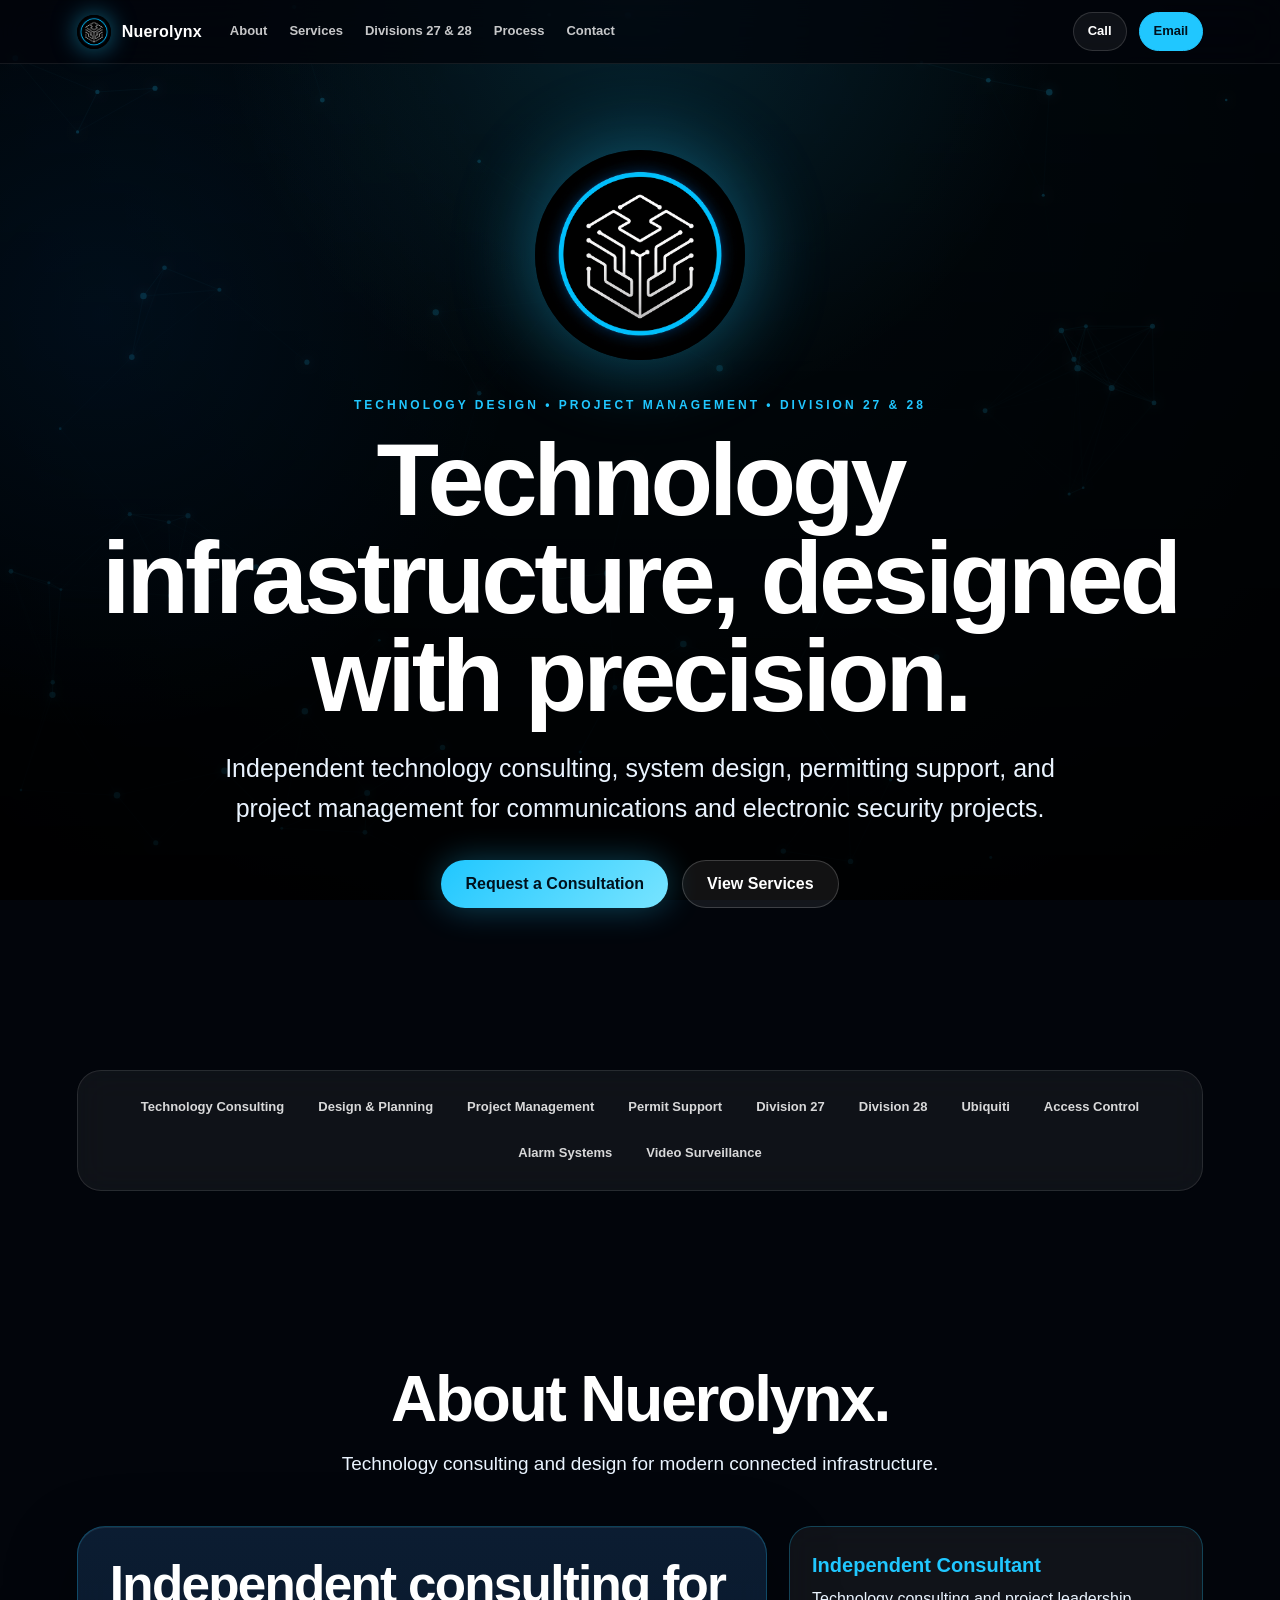
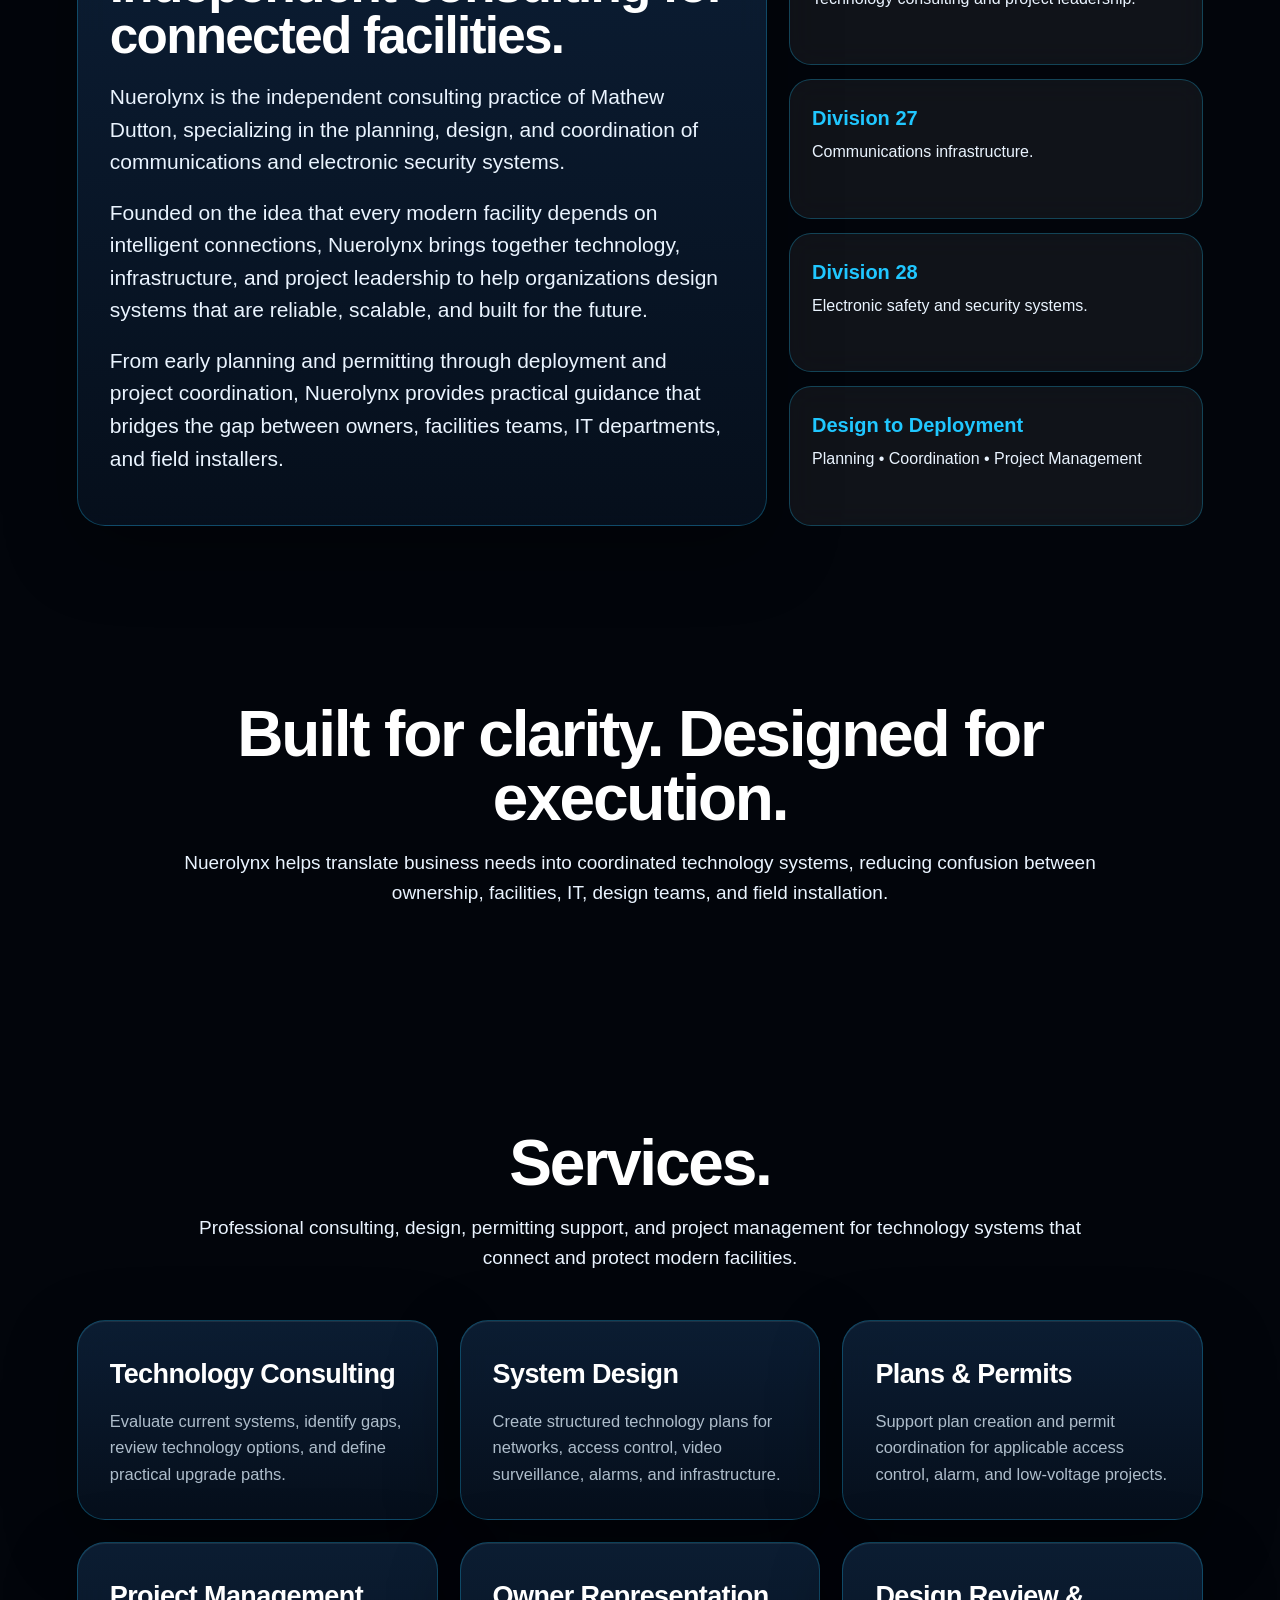
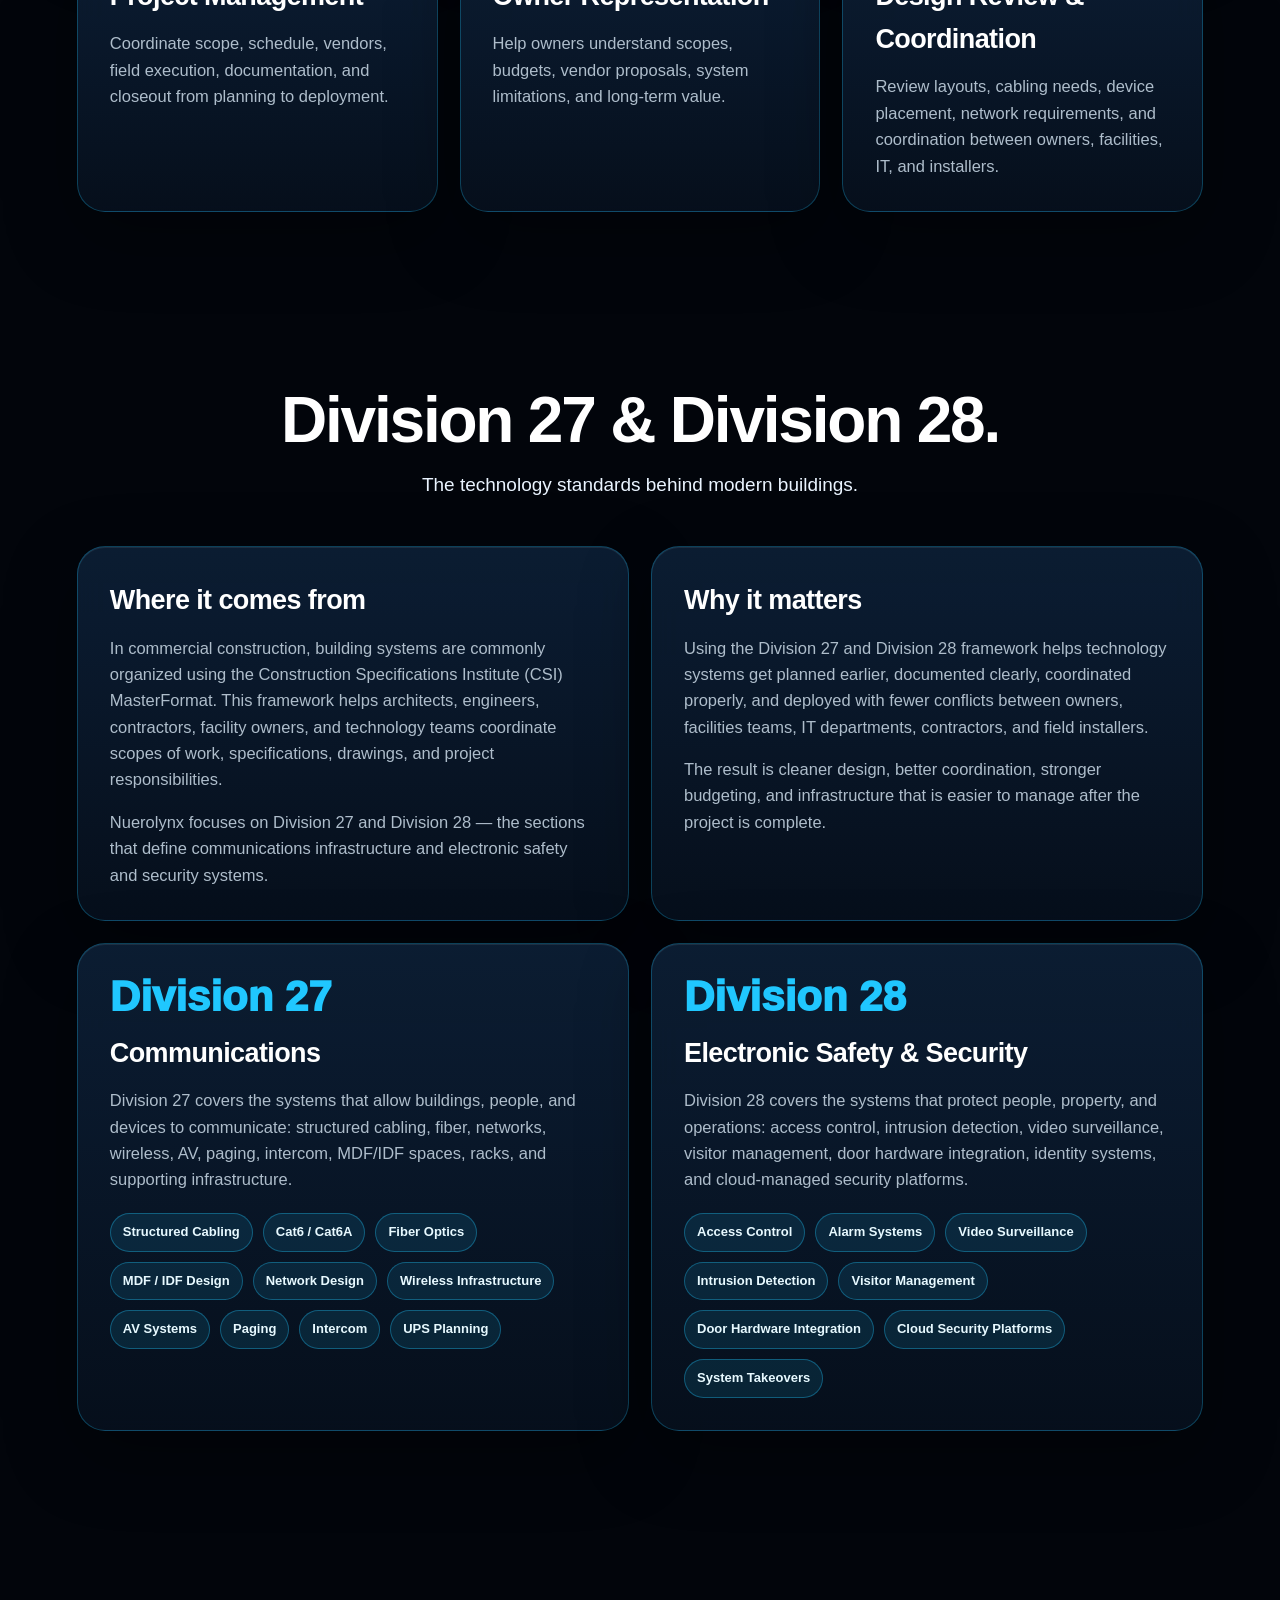
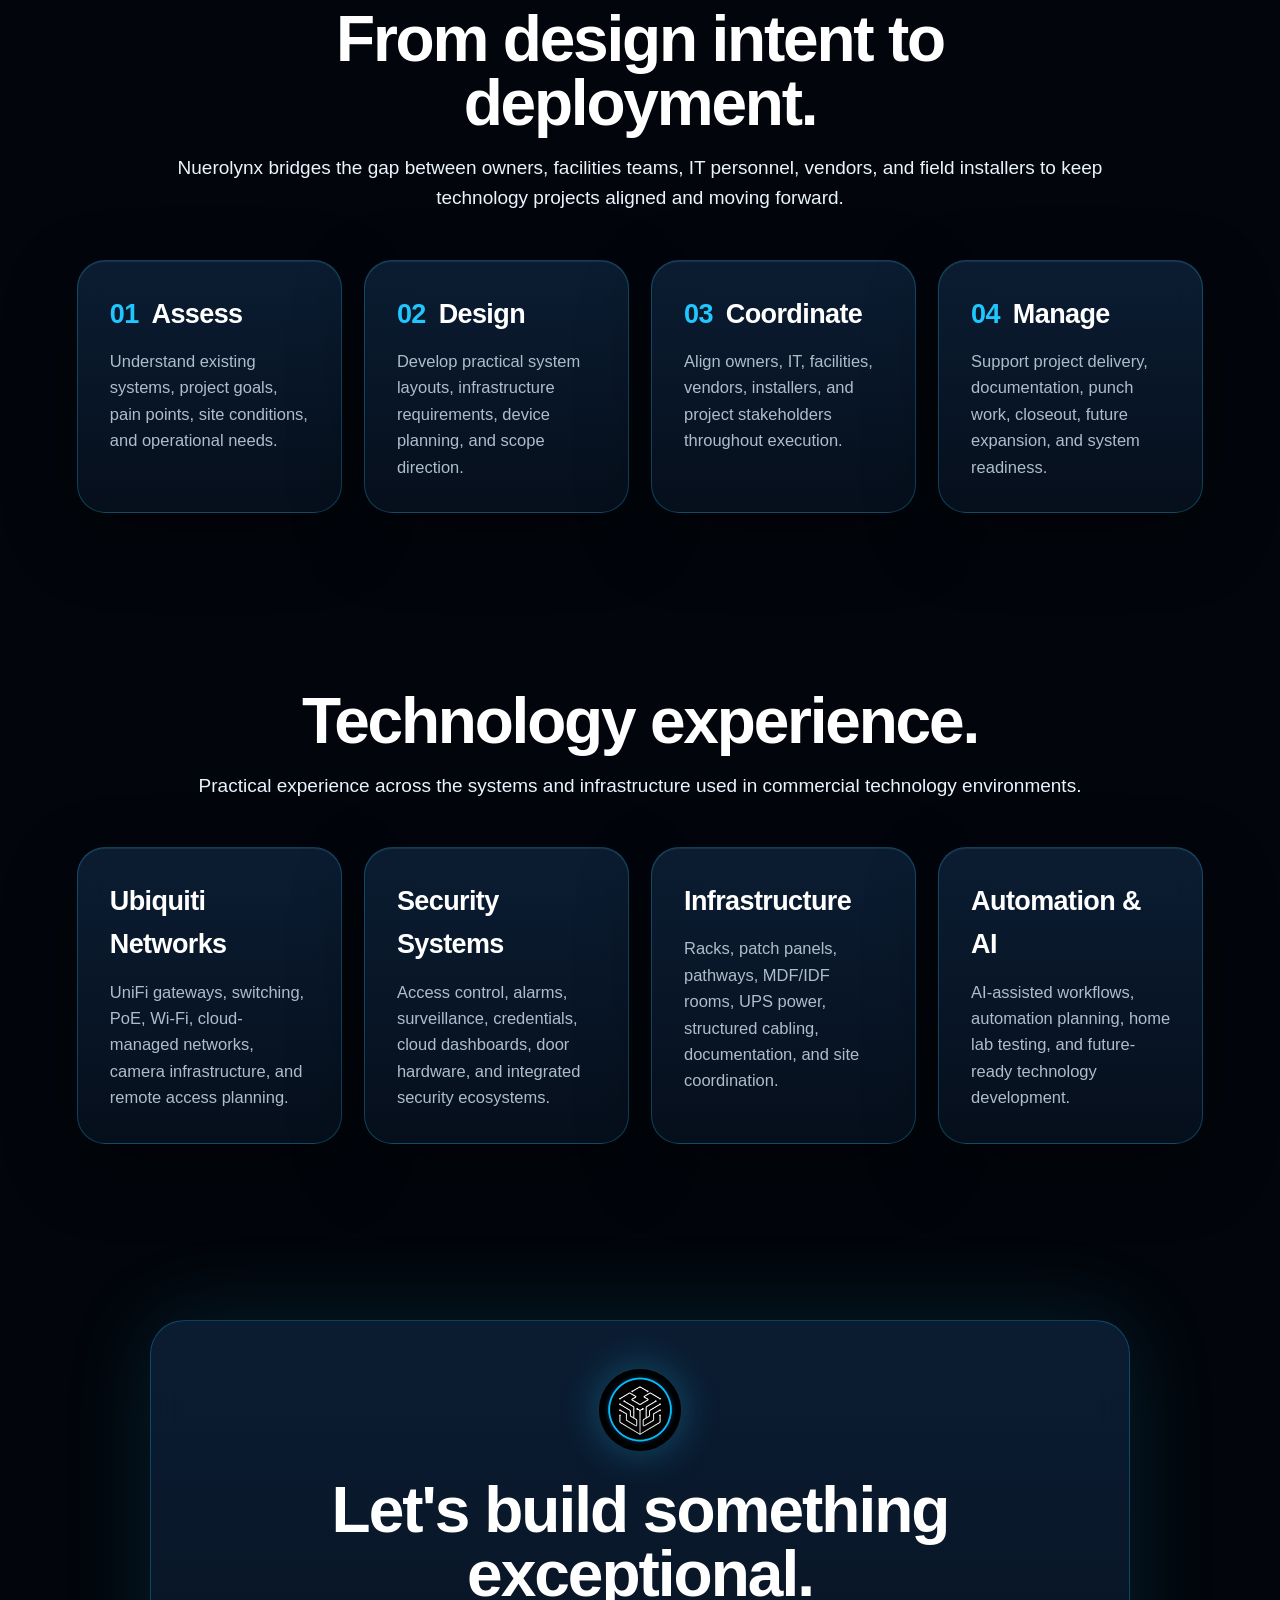
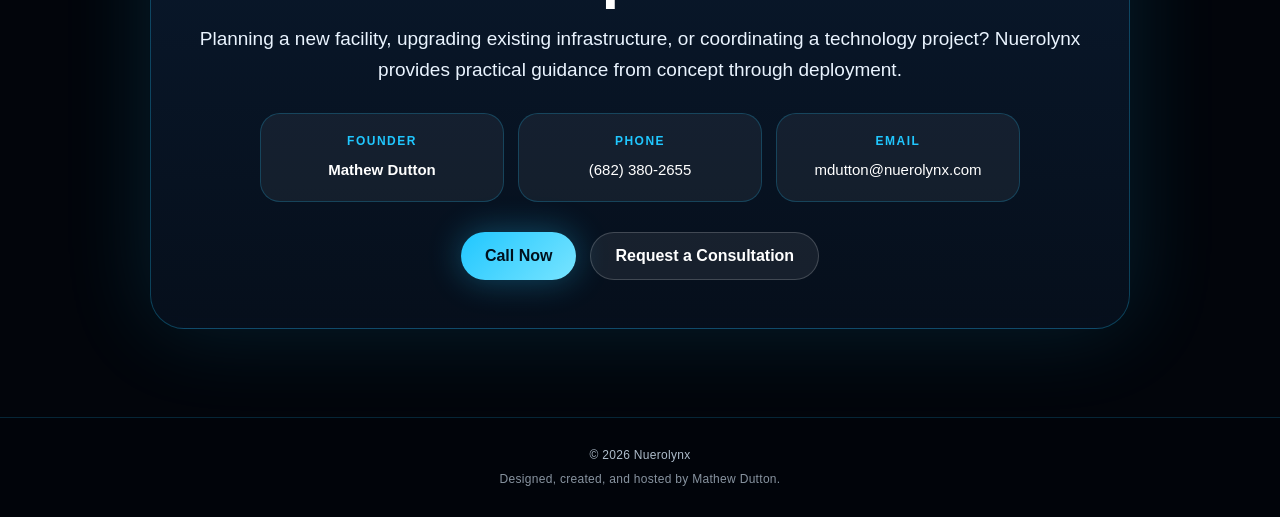
==== index.html @ 0d68134c "Add files via upload" ====
<!DOCTYPE html>
<html lang="en">
<head>
<meta charset="UTF-8" />
<meta name="viewport" content="width=device-width, initial-scale=1.0" />
<title>Nuerolynx | Technology Consulting & Design</title>
<meta name="description" content="Nuerolynx provides technology consulting, system design, permitting support, and project management for Division 27 communications and Division 28 electronic safety and security systems." />
<meta name="keywords" content="Nuerolynx, Mathew Dutton, technology consulting, Division 27, Division 28, access control, alarm systems, video surveillance, structured cabling, Ubiquiti, project management" />
<meta name="author" content="Mathew Dutton" />
<meta property="og:title" content="Nuerolynx | Technology Consulting & Design" />
<meta property="og:description" content="Technology consulting, system design, permitting support, and project management for connected facilities." />
<meta property="og:type" content="website" />
<meta property="og:url" content="https://www.nuerolynx.com" />
<meta name="theme-color" content="#02050b" />

<style>
:root {
  --bg:#02050b;
  --panel:rgba(7,18,32,.82);
  --panel2:rgba(12,31,54,.92);
  --line:rgba(32,199,255,.27);
  --line2:rgba(255,255,255,.10);
  --blue:#20c7ff;
  --blue2:#0a84ff;
  --white:#ffffff;
  --text:#eaf4ff;
  --muted:#aebdcb;
}

* {
  margin:0;
  padding:0;
  box-sizing:border-box;
}

html {
  scroll-behavior:smooth;
}

body {
  font-family:-apple-system,BlinkMacSystemFont,"SF Pro Display","Segoe UI",Arial,sans-serif;
  background:var(--bg);
  color:var(--white);
  line-height:1.6;
  overflow-x:hidden;
}

#network-bg {
  position:fixed;
  inset:0;
  width:100%;
  height:100%;
  z-index:0;
  pointer-events:none;
  opacity:.78;
}

body::before {
  content:"";
  position:fixed;
  inset:0;
  z-index:1;
  pointer-events:none;
  background:
    radial-gradient(circle at 50% 0%, rgba(32,199,255,.13), transparent 38%),
    radial-gradient(circle at 8% 35%, rgba(10,132,255,.08), transparent 32%),
    linear-gradient(rgba(0,0,0,.52), rgba(0,0,0,.88));
}

.topbar,
main,
footer {
  position:relative;
  z-index:2;
}

.topbar {
  position:sticky;
  top:0;
  min-height:64px;
  padding:0 6%;
  display:flex;
  align-items:center;
  justify-content:space-between;
  background:rgba(2,5,11,.78);
  border-bottom:1px solid rgba(255,255,255,.08);
  backdrop-filter:blur(20px);
  -webkit-backdrop-filter:blur(20px);
}

.brand-area {
  display:flex;
  align-items:center;
  gap:28px;
}

.brand {
  display:flex;
  align-items:center;
  gap:11px;
  color:white;
  text-decoration:none;
  font-weight:850;
  letter-spacing:.2px;
}

.logo-img {
  width:34px;
  height:34px;
  border-radius:50%;
  box-shadow:0 0 24px rgba(32,199,255,.52);
  object-fit:cover;
}

.logo-fallback {
  width:34px;
  height:34px;
  border-radius:50%;
  border:1px solid rgba(32,199,255,.45);
  display:grid;
  place-items:center;
  color:var(--blue);
  font-weight:900;
  box-shadow:0 0 24px rgba(32,199,255,.52);
}

.quick-links {
  display:flex;
  align-items:center;
  gap:22px;
}

.quick-links a {
  color:rgba(255,255,255,.78);
  text-decoration:none;
  font-size:13px;
  font-weight:650;
  transition:.2s;
}

.quick-links a:hover {
  color:white;
}

.top-actions {
  display:flex;
  align-items:center;
  gap:12px;
}

.small-btn {
  color:white;
  text-decoration:none;
  font-size:13px;
  font-weight:750;
  padding:8px 14px;
  border-radius:999px;
  border:1px solid rgba(255,255,255,.14);
  background:rgba(255,255,255,.055);
  transition:.2s;
}

.small-btn.primary {
  background:var(--blue);
  color:#00111d;
  border-color:var(--blue);
}

.hero {
  min-height:94vh;
  padding:86px 6% 74px;
  display:grid;
  place-items:center;
  text-align:center;
}

.logo-stage {
  width:min(210px,52vw);
  margin:0 auto 28px;
}

.logo-stage img,
.logo-stage .logo-fallback {
  width:100%;
  height:auto;
  aspect-ratio:1;
  border-radius:50%;
  box-shadow:0 0 82px rgba(32,199,255,.42);
}

.logo-stage .logo-fallback {
  font-size:80px;
}

.kicker {
  color:var(--blue);
  text-transform:uppercase;
  letter-spacing:3px;
  font-size:12px;
  font-weight:900;
  margin-bottom:16px;
}

h1 {
  max-width:1100px;
  margin:0 auto 22px;
  font-size:clamp(44px,8vw,104px);
  line-height:.96;
  letter-spacing:-4px;
}

.hero-copy {
  max-width:900px;
  margin:0 auto 32px;
  color:var(--text);
  font-size:clamp(19px,2vw,25px);
}

.cta-row {
  display:flex;
  justify-content:center;
  gap:14px;
  flex-wrap:wrap;
}

.btn {
  display:inline-flex;
  align-items:center;
  justify-content:center;
  min-height:48px;
  padding:0 24px;
  border-radius:999px;
  text-decoration:none;
  font-weight:850;
  transition:.2s;
}

.btn-primary {
  background:linear-gradient(135deg,var(--blue),#78e4ff);
  color:#00111d;
  box-shadow:0 0 34px rgba(32,199,255,.33);
}

.btn-secondary {
  color:white;
  background:rgba(255,255,255,.07);
  border:1px solid rgba(255,255,255,.18);
}

.section {
  padding:88px 6%;
}

.section-head {
  max-width:940px;
  margin:0 auto 46px;
  text-align:center;
}

.section-head h2 {
  font-size:clamp(36px,5vw,68px);
  line-height:1;
  letter-spacing:-2.2px;
  margin-bottom:18px;
}

.section-head p {
  color:var(--text);
  font-size:19px;
}

.strip {
  max-width:1180px;
  margin:0 auto;
  padding:18px;
  border:1px solid var(--line2);
  border-radius:24px;
  background:rgba(255,255,255,.055);
  display:flex;
  justify-content:center;
  gap:10px;
  flex-wrap:wrap;
  backdrop-filter:blur(16px);
}

.strip span {
  color:rgba(255,255,255,.84);
  font-size:13px;
  font-weight:750;
  padding:8px 12px;
}

.grid {
  max-width:1180px;
  margin:auto;
  display:grid;
  grid-template-columns:repeat(2,minmax(0,1fr));
  gap:22px;
}

.grid.three {
  grid-template-columns:repeat(3,minmax(0,1fr));
}

.grid.four {
  grid-template-columns:repeat(4,minmax(0,1fr));
}

.card {
  background:linear-gradient(180deg,var(--panel2),var(--panel));
  border:1px solid var(--line);
  border-radius:28px;
  padding:32px;
  box-shadow:0 24px 70px rgba(0,0,0,.35), inset 0 1px 0 rgba(255,255,255,.08);
  backdrop-filter:blur(16px);
}

.card h3 {
  color:white;
  font-size:27px;
  letter-spacing:-.6px;
  margin-bottom:12px;
}

.card p,
.card li {
  color:var(--muted);
  font-size:16.5px;
}

.card p + p {
  margin-top:16px;
}

.card ul {
  margin-top:14px;
  padding-left:20px;
}

.about-panel {
  max-width:1180px;
  margin:auto;
  display:grid;
  grid-template-columns:1.25fr .75fr;
  gap:22px;
}

.about-main h3 {
  font-size:clamp(32px,4vw,54px);
  line-height:1;
  letter-spacing:-1.7px;
  margin-bottom:20px;
}

.about-main p {
  color:var(--text);
  font-size:21px;
  line-height:1.55;
  margin-bottom:18px;
}

.about-mini {
  display:grid;
  gap:14px;
}

.mini-card {
  background:rgba(255,255,255,.06);
  border:1px solid var(--line);
  border-radius:22px;
  padding:22px;
  backdrop-filter:blur(14px);
}

.mini-card strong {
  display:block;
  color:var(--blue);
  font-size:20px;
  margin-bottom:5px;
}

.mini-card span {
  color:var(--text);
}

.division-number {
  display:block;
  color:var(--blue);
  font-size:42px;
  font-weight:950;
  line-height:1;
  margin-bottom:14px;
}

.pill-list {
  display:flex;
  flex-wrap:wrap;
  gap:10px;
  margin-top:20px;
}

.pill {
  color:#e7f9ff;
  border:1px solid rgba(32,199,255,.34);
  background:rgba(32,199,255,.11);
  padding:8px 12px;
  border-radius:999px;
  font-size:13px;
  font-weight:750;
}

.process {
  counter-reset:step;
}

.process .card h3::before {
  counter-increment:step;
  content:"0" counter(step) " ";
  color:var(--blue);
  margin-right:6px;
}

.contact-panel {
  max-width:980px;
  margin:auto;
  text-align:center;
  background:linear-gradient(180deg,var(--panel2),var(--panel));
  border:1px solid var(--line);
  border-radius:34px;
  padding:48px;
  box-shadow:0 0 90px rgba(32,199,255,.14);
  backdrop-filter:blur(18px);
}

.contact-panel img,
.contact-panel .logo-fallback {
  width:82px;
  height:82px;
  border-radius:50%;
  margin:0 auto 20px;
  box-shadow:0 0 40px rgba(32,199,255,.33);
}

.contact-panel h2 {
  font-size:clamp(38px,5vw,70px);
  line-height:1;
  letter-spacing:-2px;
  margin-bottom:18px;
}

.contact-panel p {
  color:var(--text);
  font-size:19px;
  margin-bottom:22px;
}

.contact-grid {
  max-width:760px;
  margin:28px auto 0;
  display:grid;
  grid-template-columns:repeat(3,1fr);
  gap:14px;
}

.contact-card {
  border:1px solid rgba(32,199,255,.22);
  background:rgba(255,255,255,.055);
  border-radius:20px;
  padding:18px 14px;
}

.contact-card span {
  display:block;
  color:var(--blue);
  font-size:12px;
  text-transform:uppercase;
  letter-spacing:1.5px;
  font-weight:900;
  margin-bottom:6px;
}

.contact-card a,
.contact-card strong {
  color:white;
  text-decoration:none;
  font-size:15px;
}

footer {
  text-align:center;
  padding:28px 6%;
  color:var(--muted);
  font-size:12px;
  letter-spacing:.3px;
  border-top:1px solid rgba(32,199,255,.18);
  background:rgba(2,5,11,.78);
}

footer span {
  display:block;
  margin-top:5px;
  opacity:.78;
}

.reveal {
  opacity:0;
  transform:translateY(18px);
  transition:opacity .55s ease, transform .55s ease;
}

.reveal.visible {
  opacity:1;
  transform:translateY(0);
}

@media(max-width:920px) {
  #network-bg {
    opacity:.52;
  }

  .topbar {
    height:auto;
    align-items:flex-start;
    padding:14px 6%;
    gap:14px;
  }

  .brand-area {
    flex-direction:column;
    align-items:flex-start;
    gap:10px;
  }

  .quick-links {
    gap:14px;
    flex-wrap:wrap;
  }

  .quick-links a {
    font-size:12px;
  }

  .top-actions {
    display:none;
  }

  .grid,
  .grid.three,
  .grid.four,
  .about-panel,
  .contact-grid {
    grid-template-columns:1fr;
  }

  .hero {
    padding-top:78px;
  }

  h1 {
    letter-spacing:-1px;
  }

  .hero-copy {
    font-size:18px;
  }

  .section {
    padding:72px 6%;
  }

  .section-head p {
    font-size:17px;
  }

  .card,
  .mini-card,
  .contact-panel,
  .strip {
    transition:none !important;
  }

  .reveal {
    opacity:1;
    transform:none;
  }
}

@media(prefers-reduced-motion:reduce) {
  .reveal {
    opacity:1;
    transform:none;
    transition:none;
  }
}
</style>
</head>

<body>
<canvas id="network-bg" aria-hidden="true"></canvas>

<header class="topbar">
  <div class="brand-area">
    <a class="brand" href="#home">
      <img class='logo-img' src='[data-uri]' alt='Nuerolynx logo'>
      <span>Nuerolynx</span>
    </a>
    <nav class="quick-links">
      <a href="#about">About</a>
      <a href="#services">Services</a>
      <a href="#divisions">Divisions 27 & 28</a>
      <a href="#process">Process</a>
      <a href="#contact">Contact</a>
    </nav>
  </div>

  <div class="top-actions">
    <a class="small-btn" href="tel:+16823802655">Call</a>
    <a class="small-btn primary" href="mailto:mdutton@nuerolynx.com">Email</a>
  </div>
</header>

<main>
  <section id="home" class="hero">
    <div class="reveal">
      <div class="logo-stage">
        <img src='[data-uri]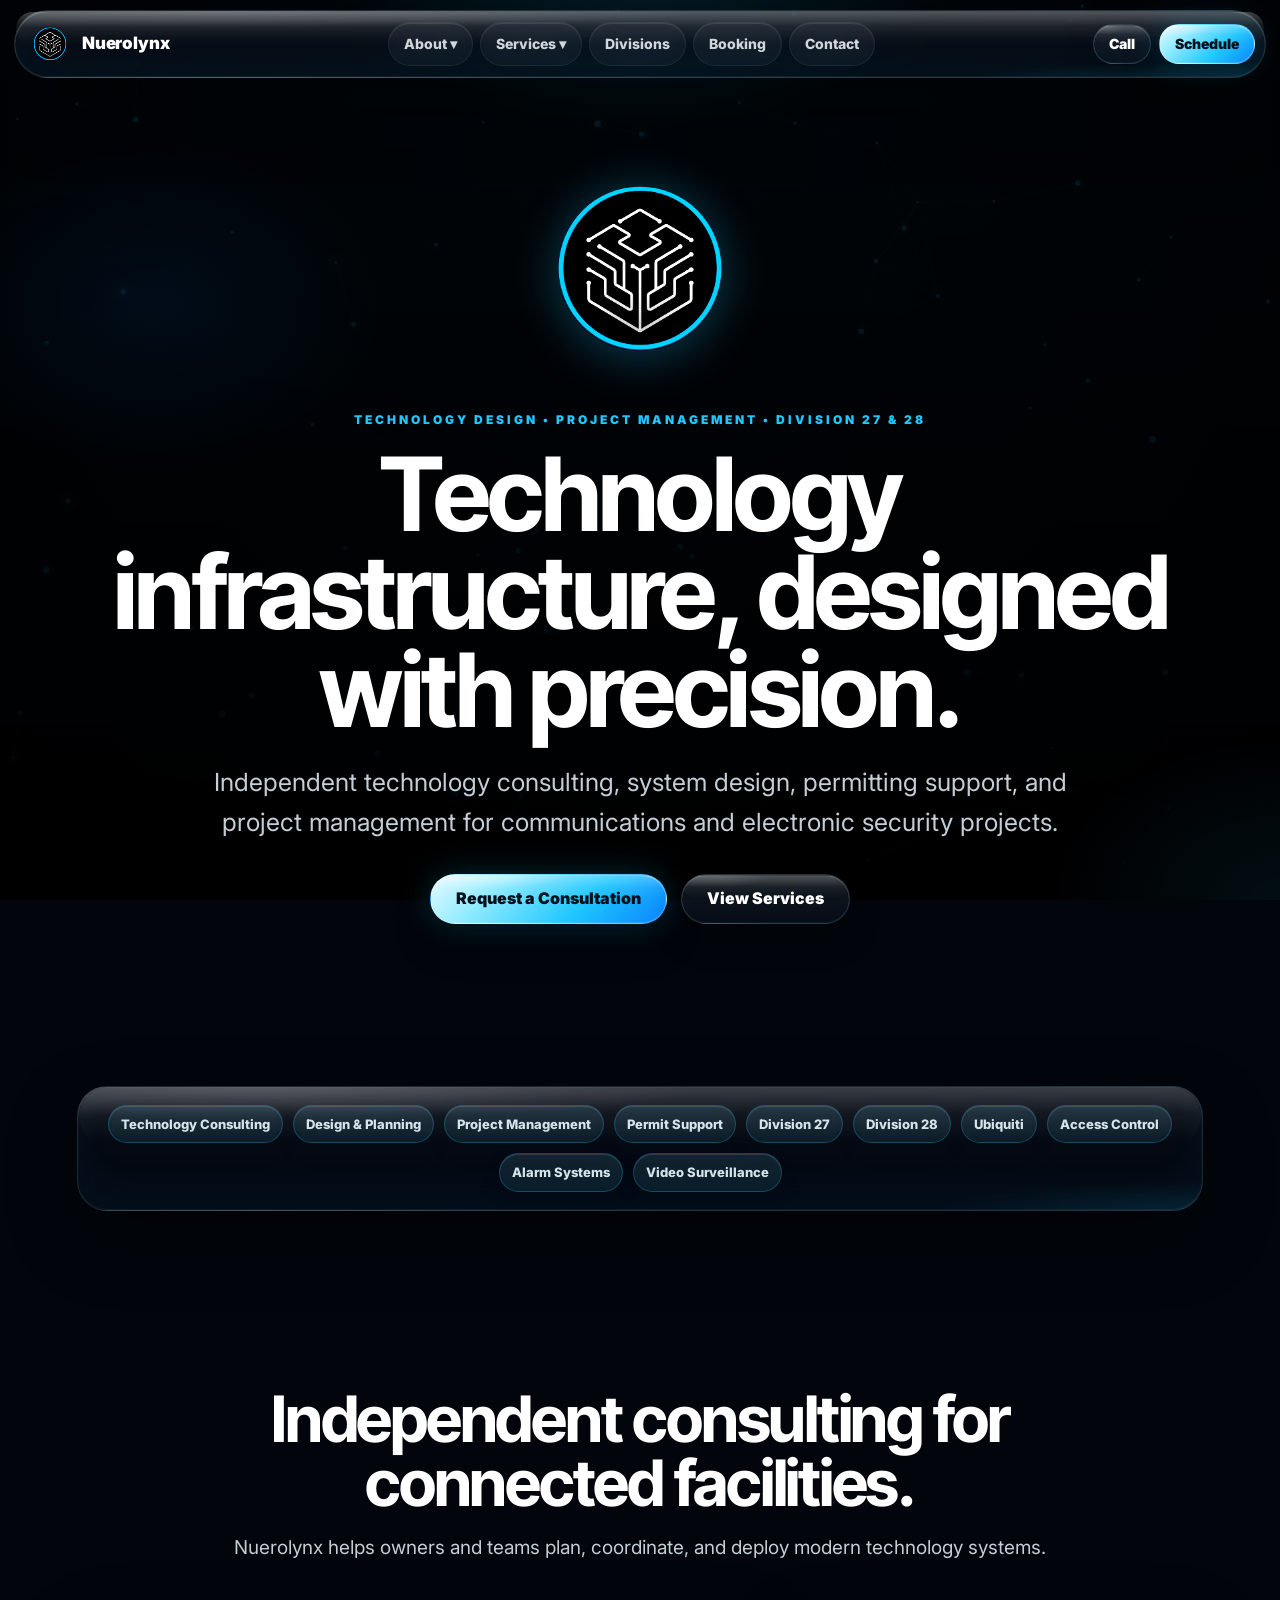
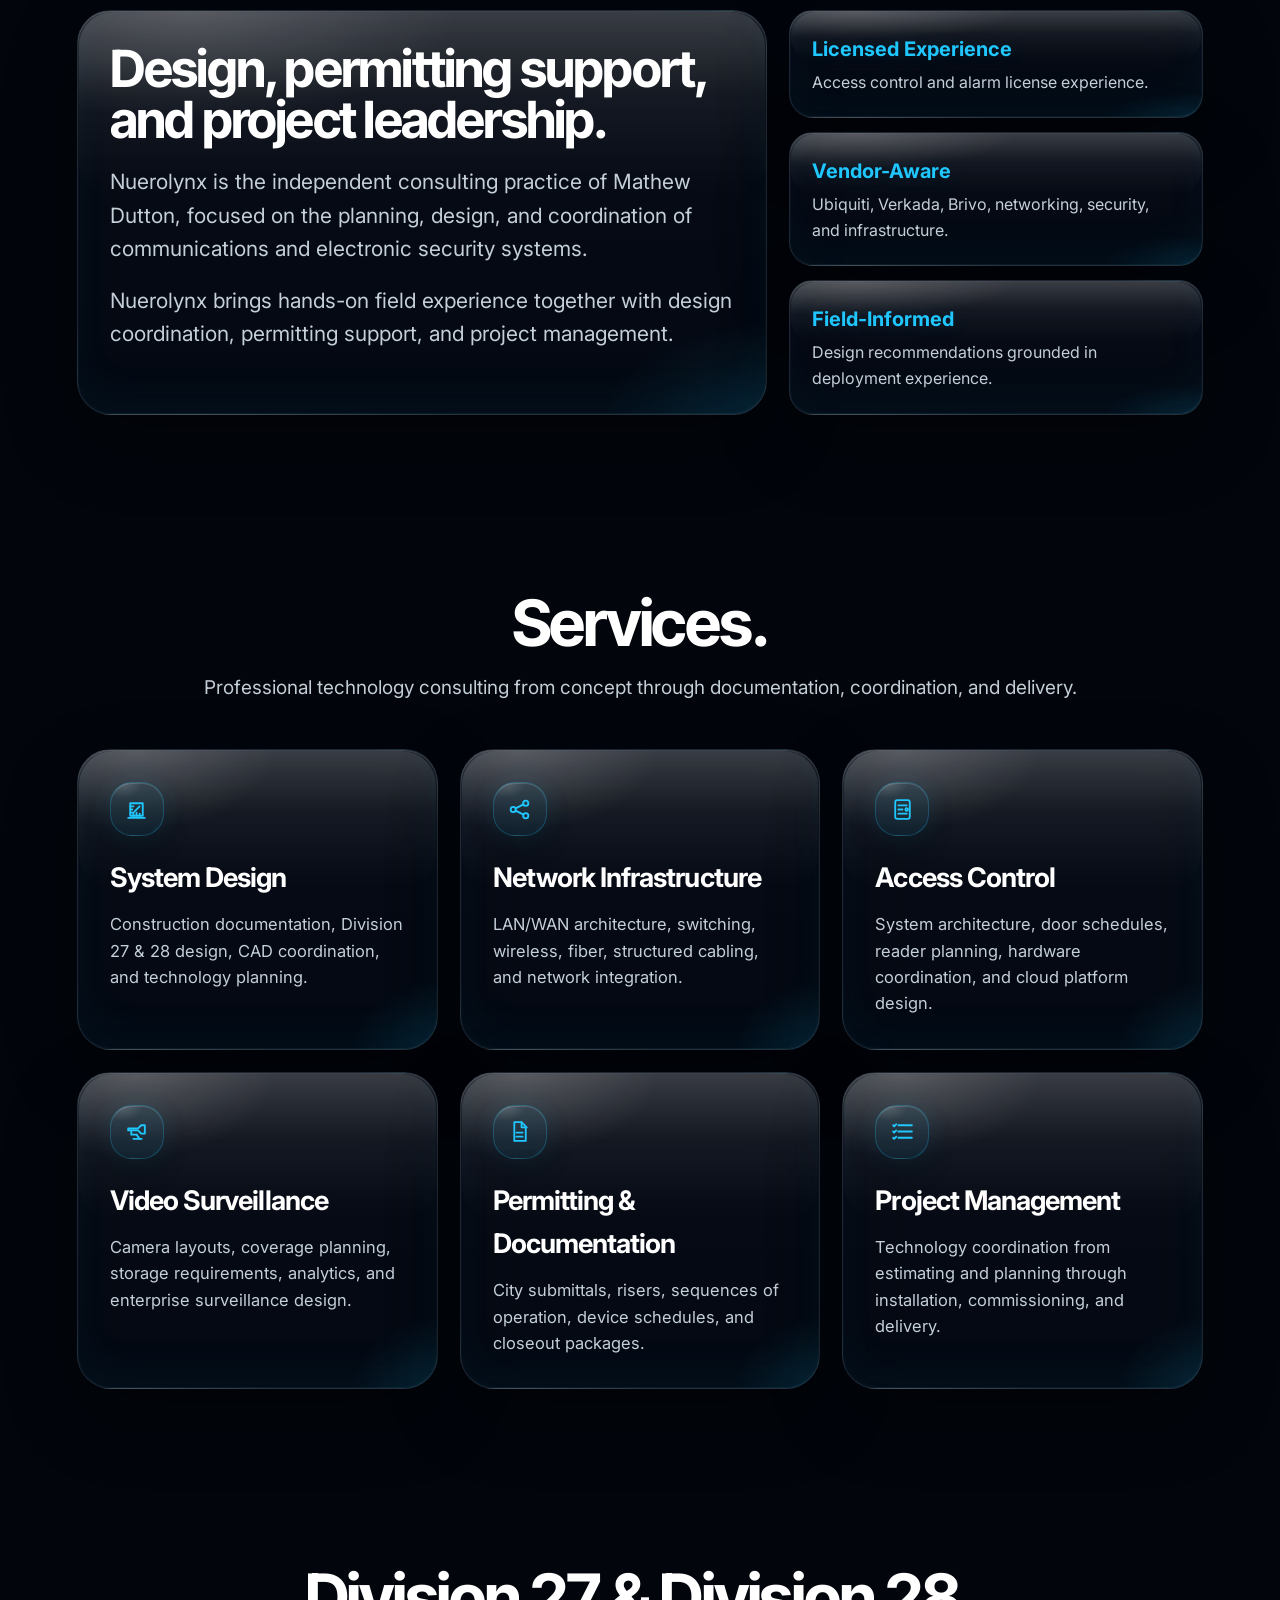
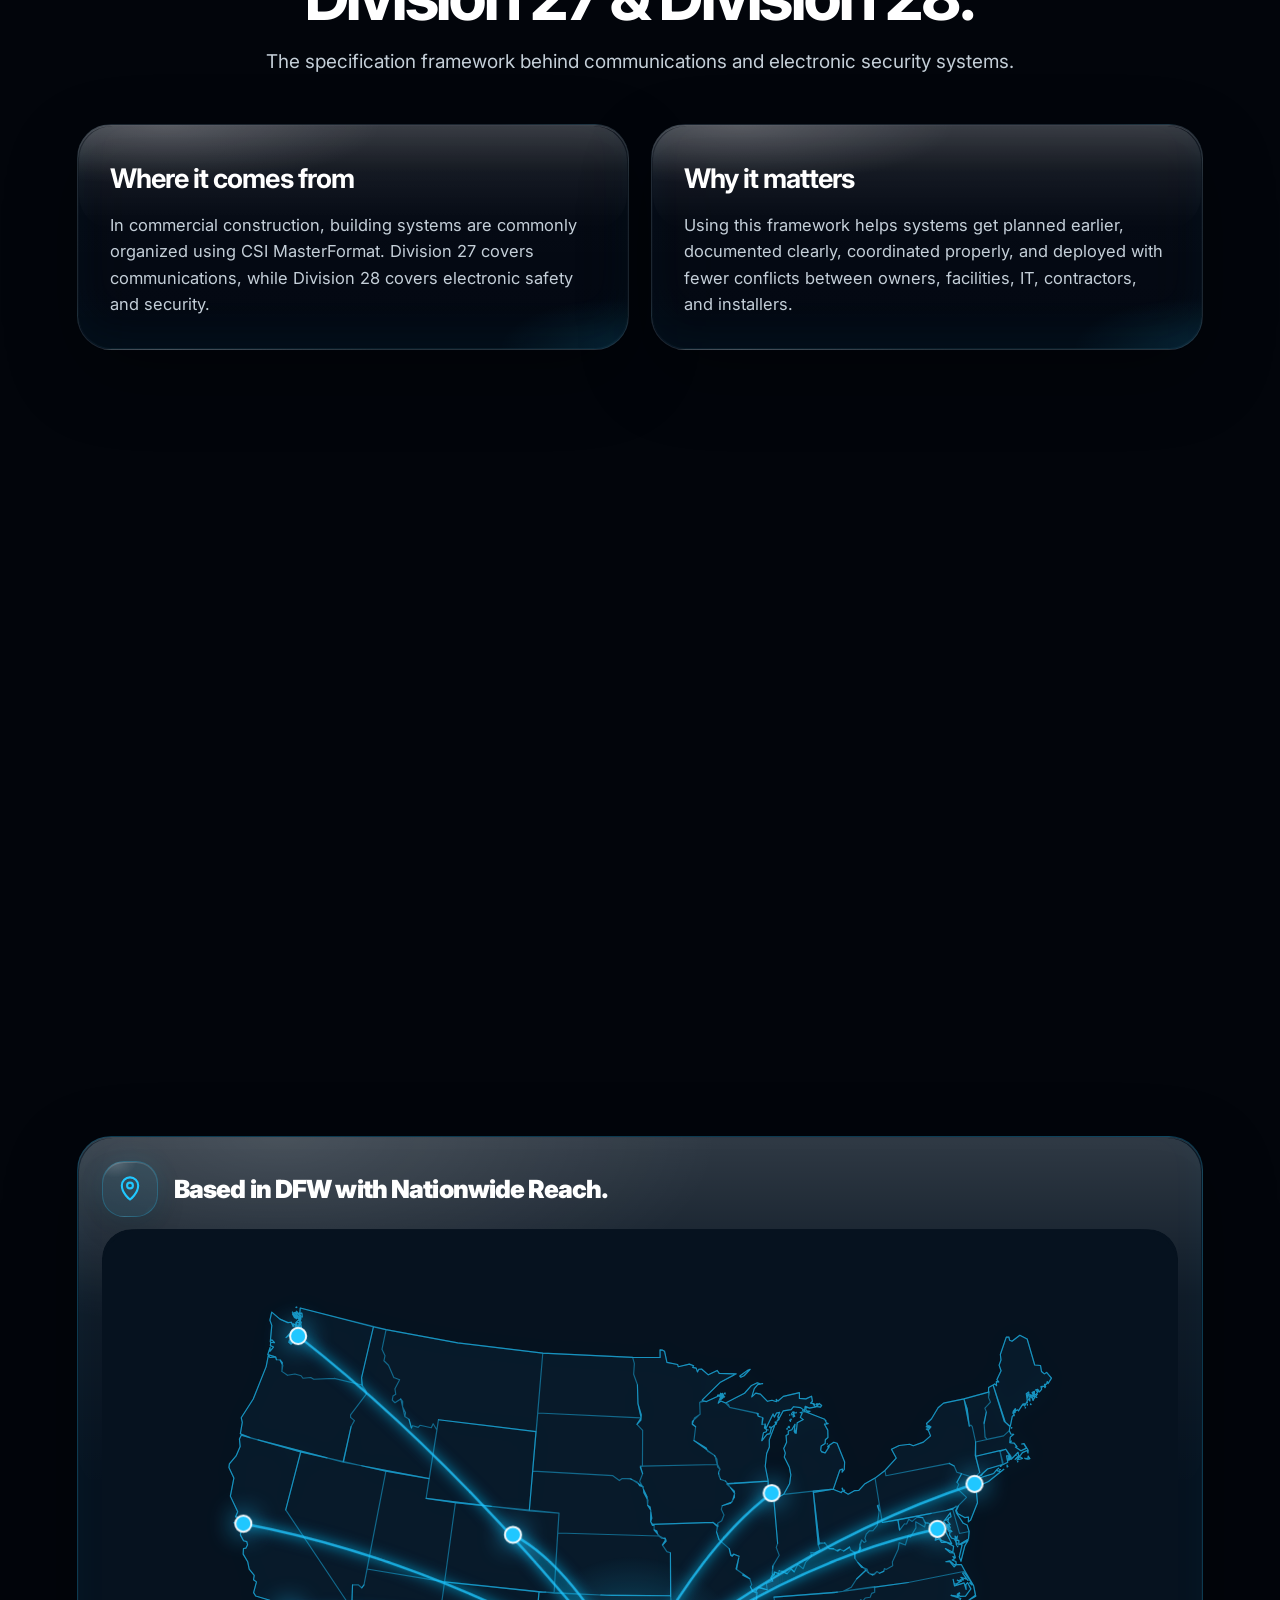
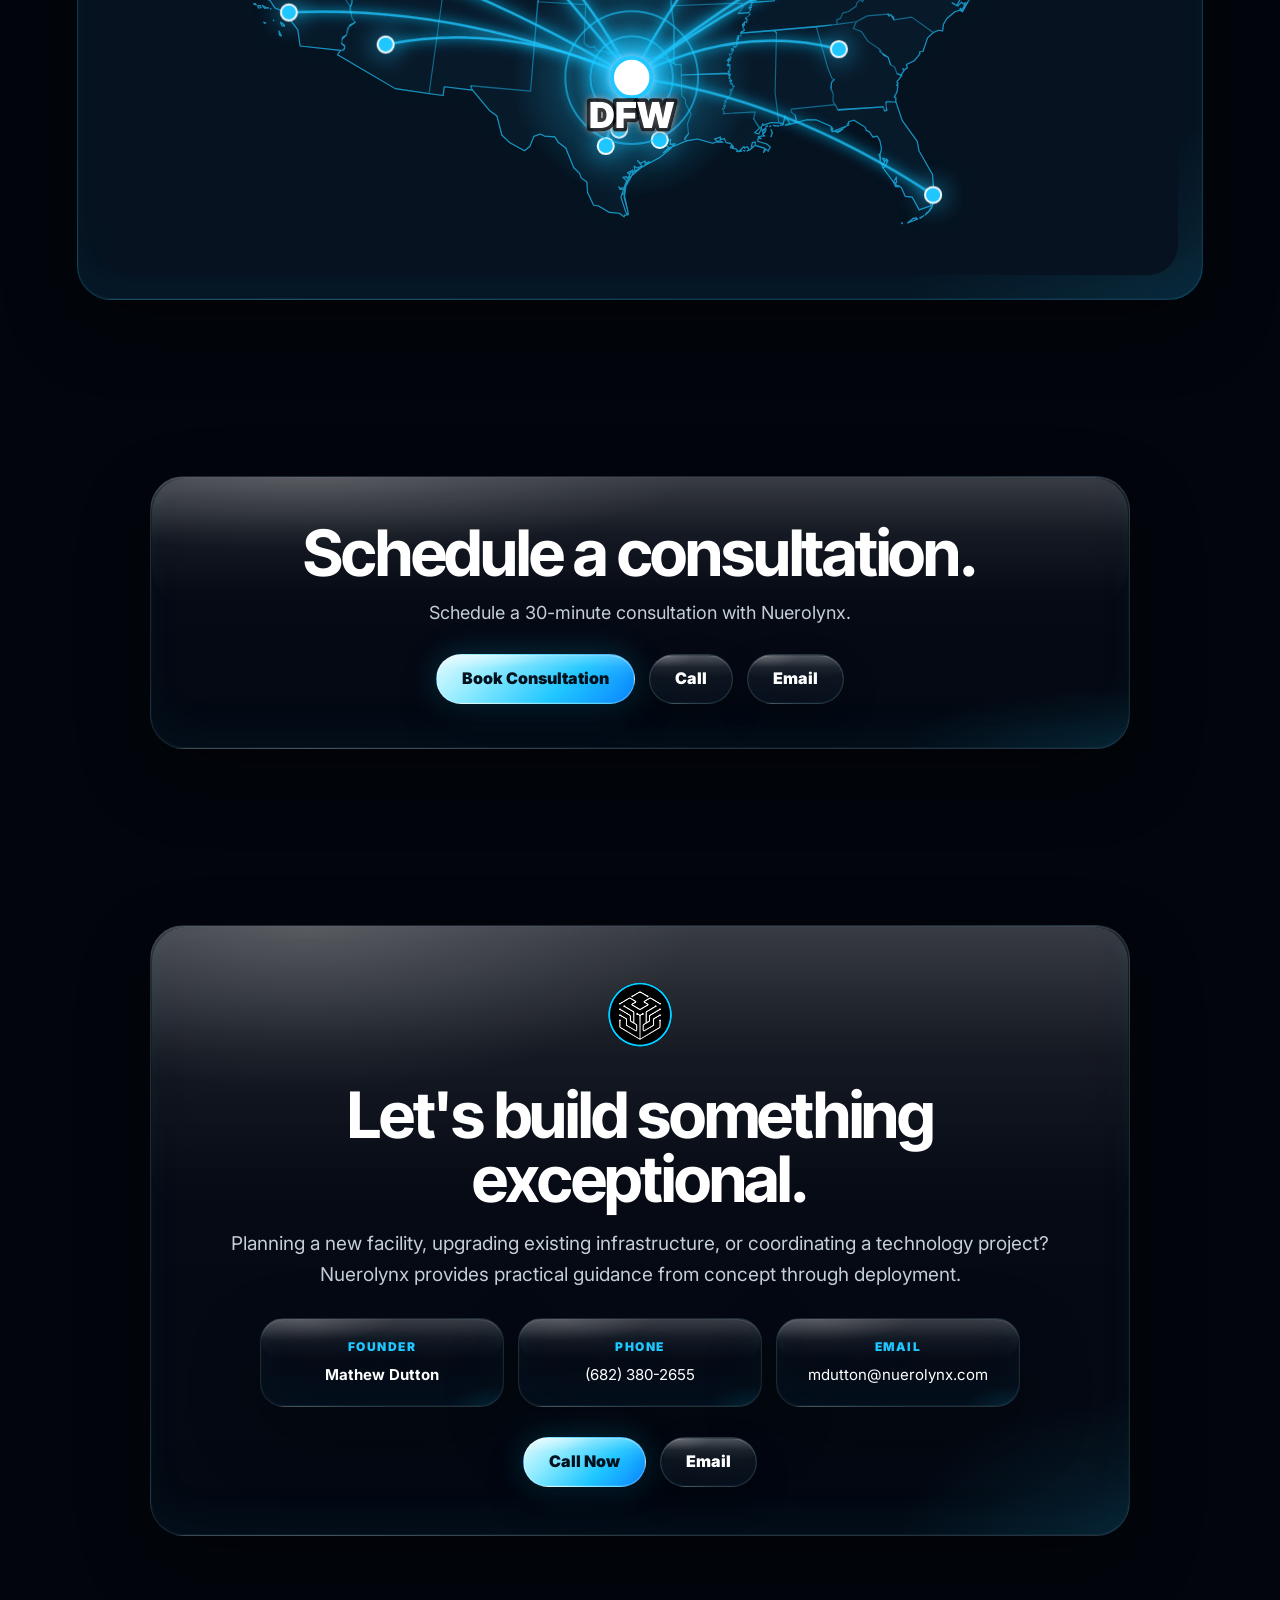
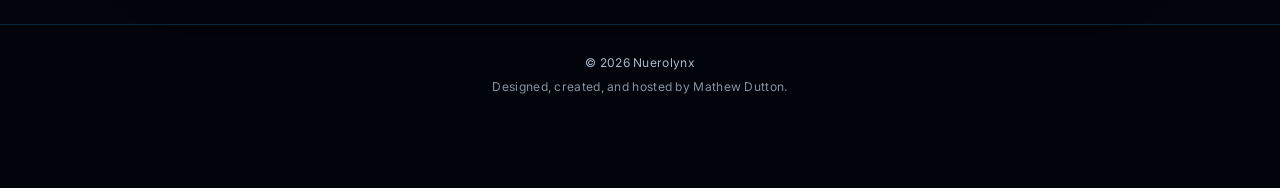
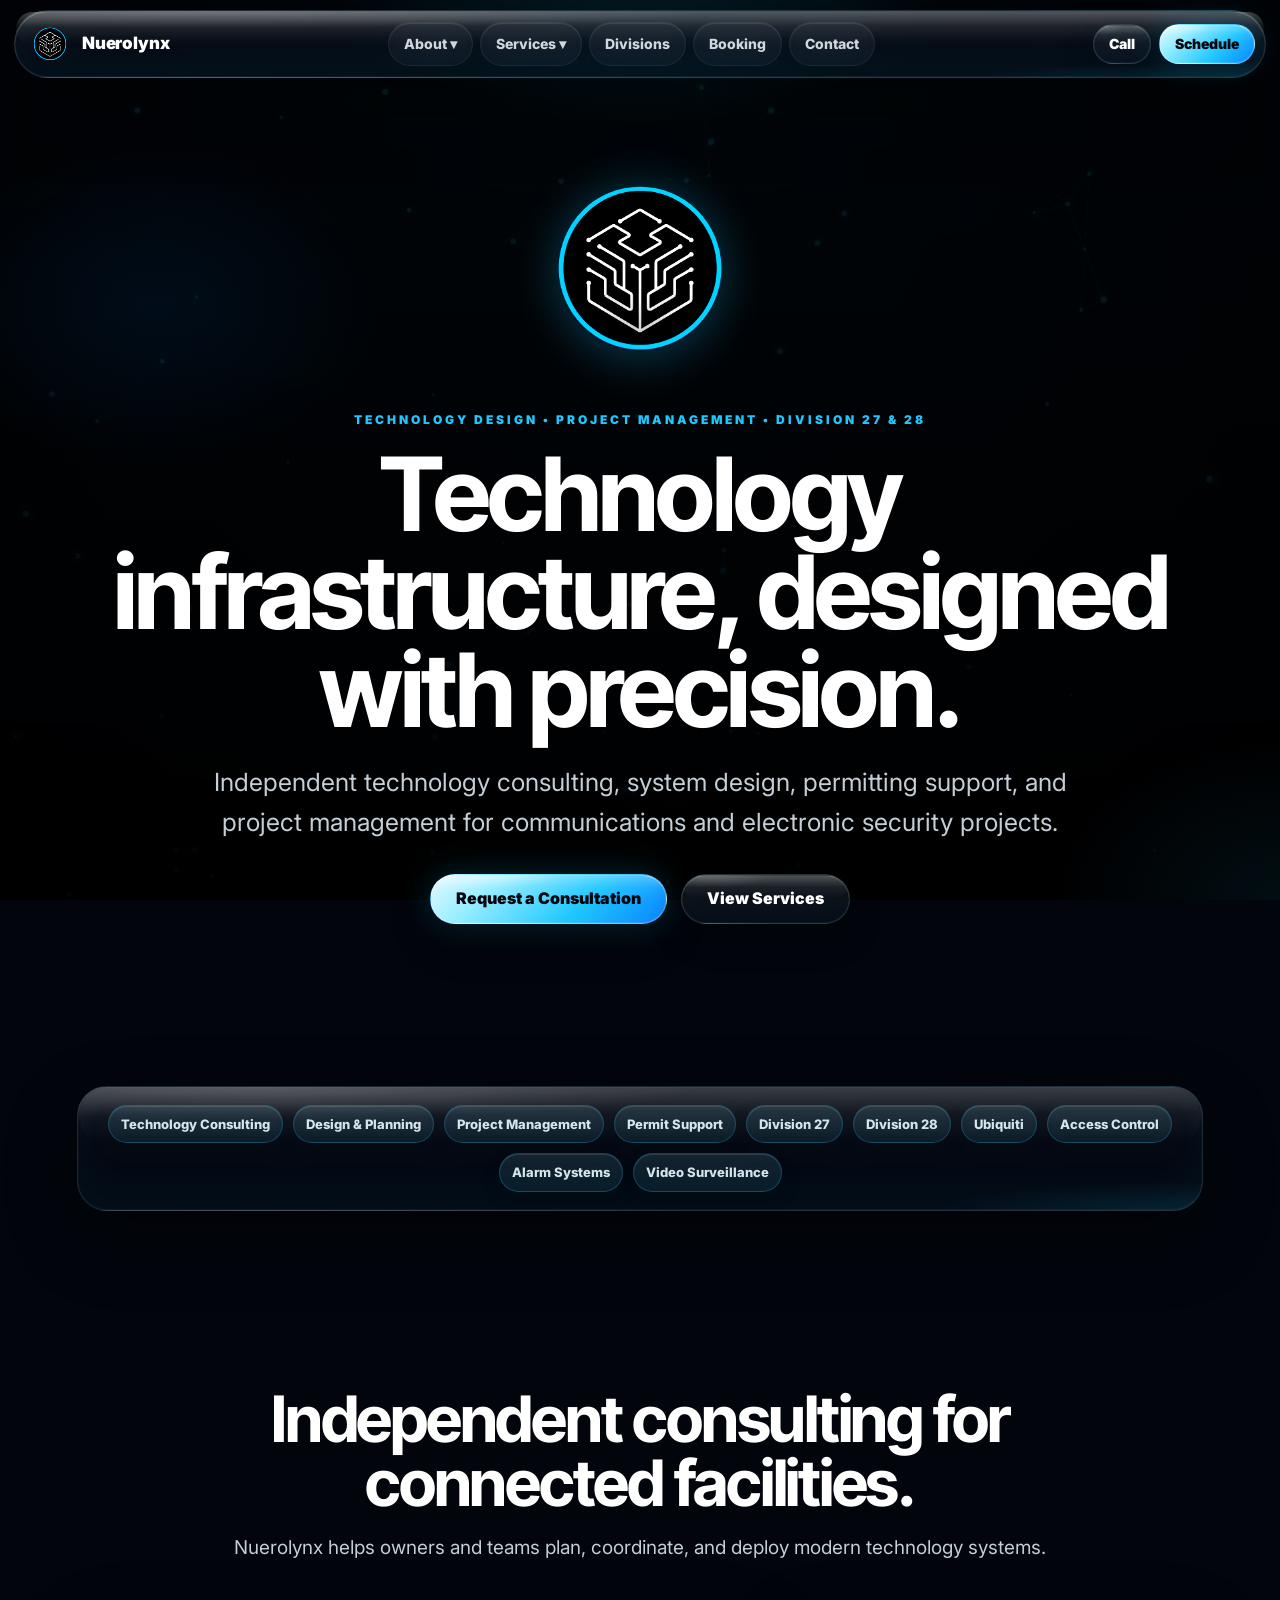
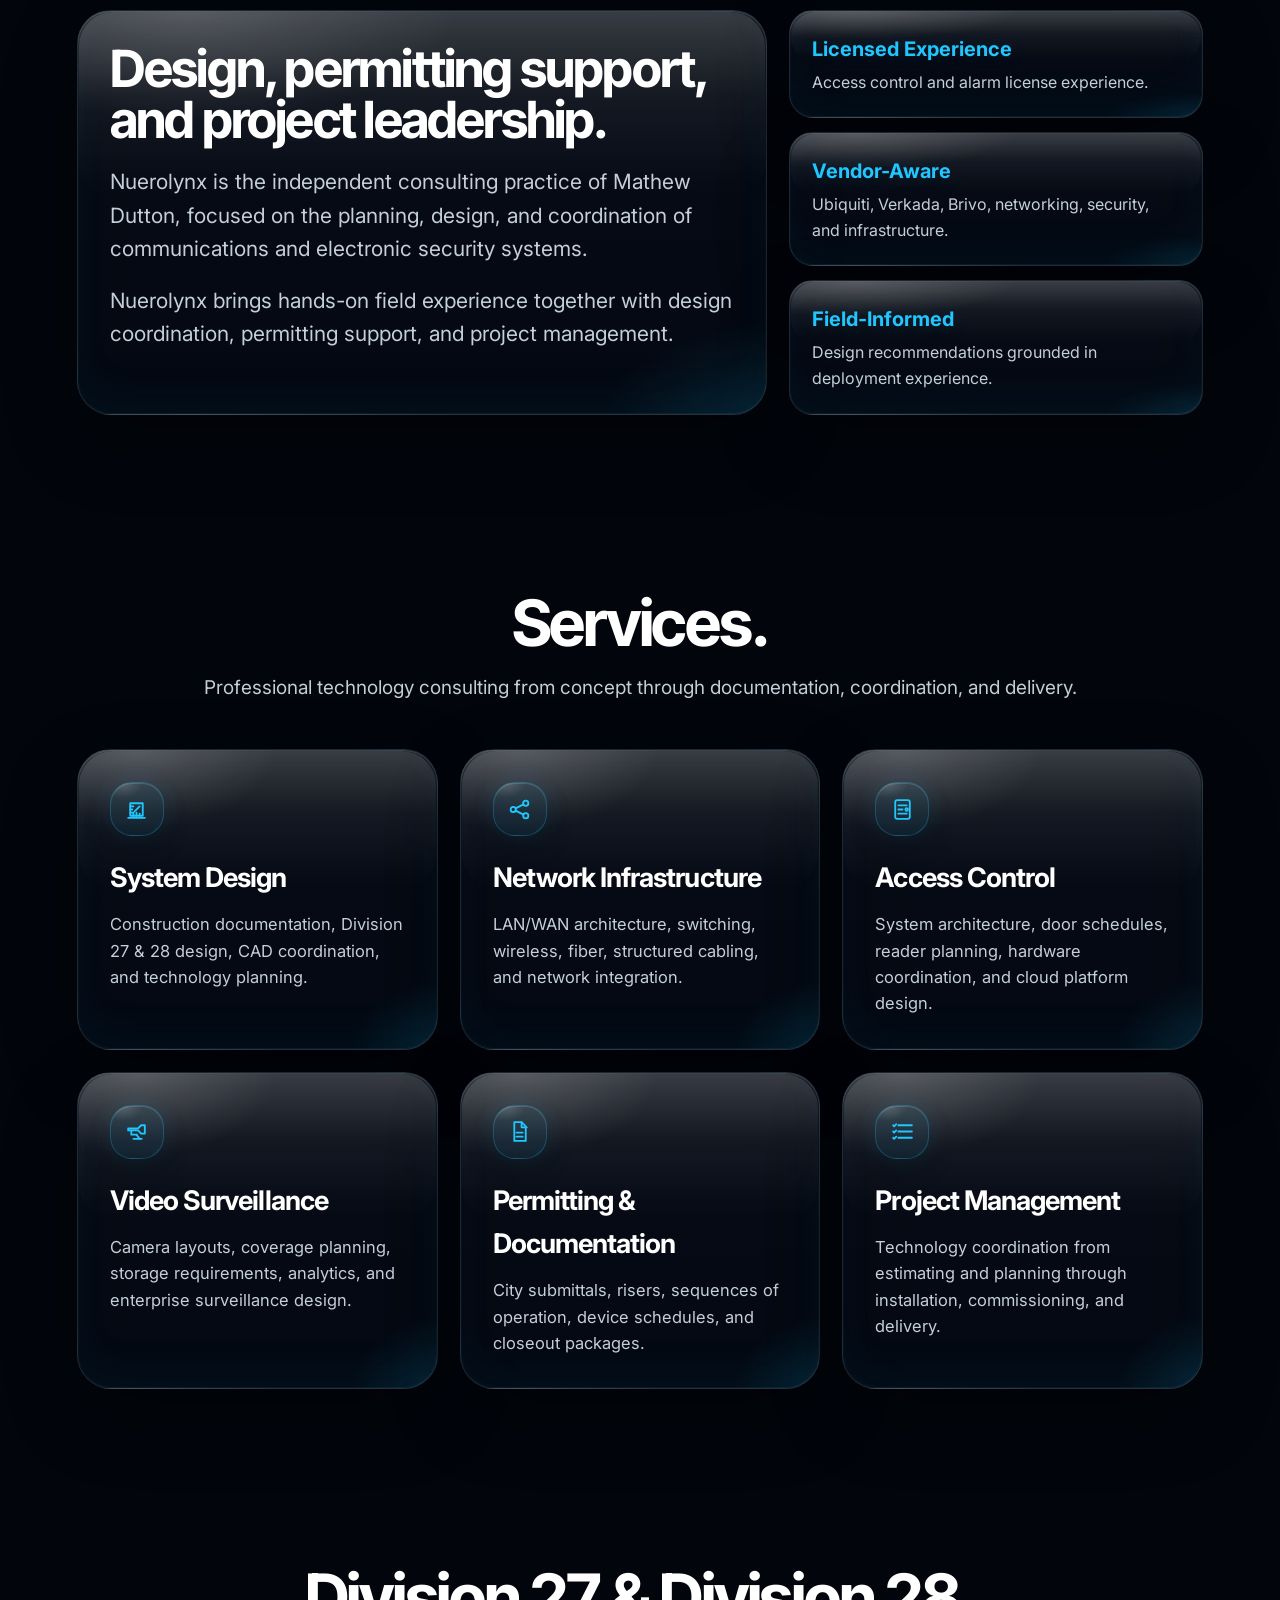
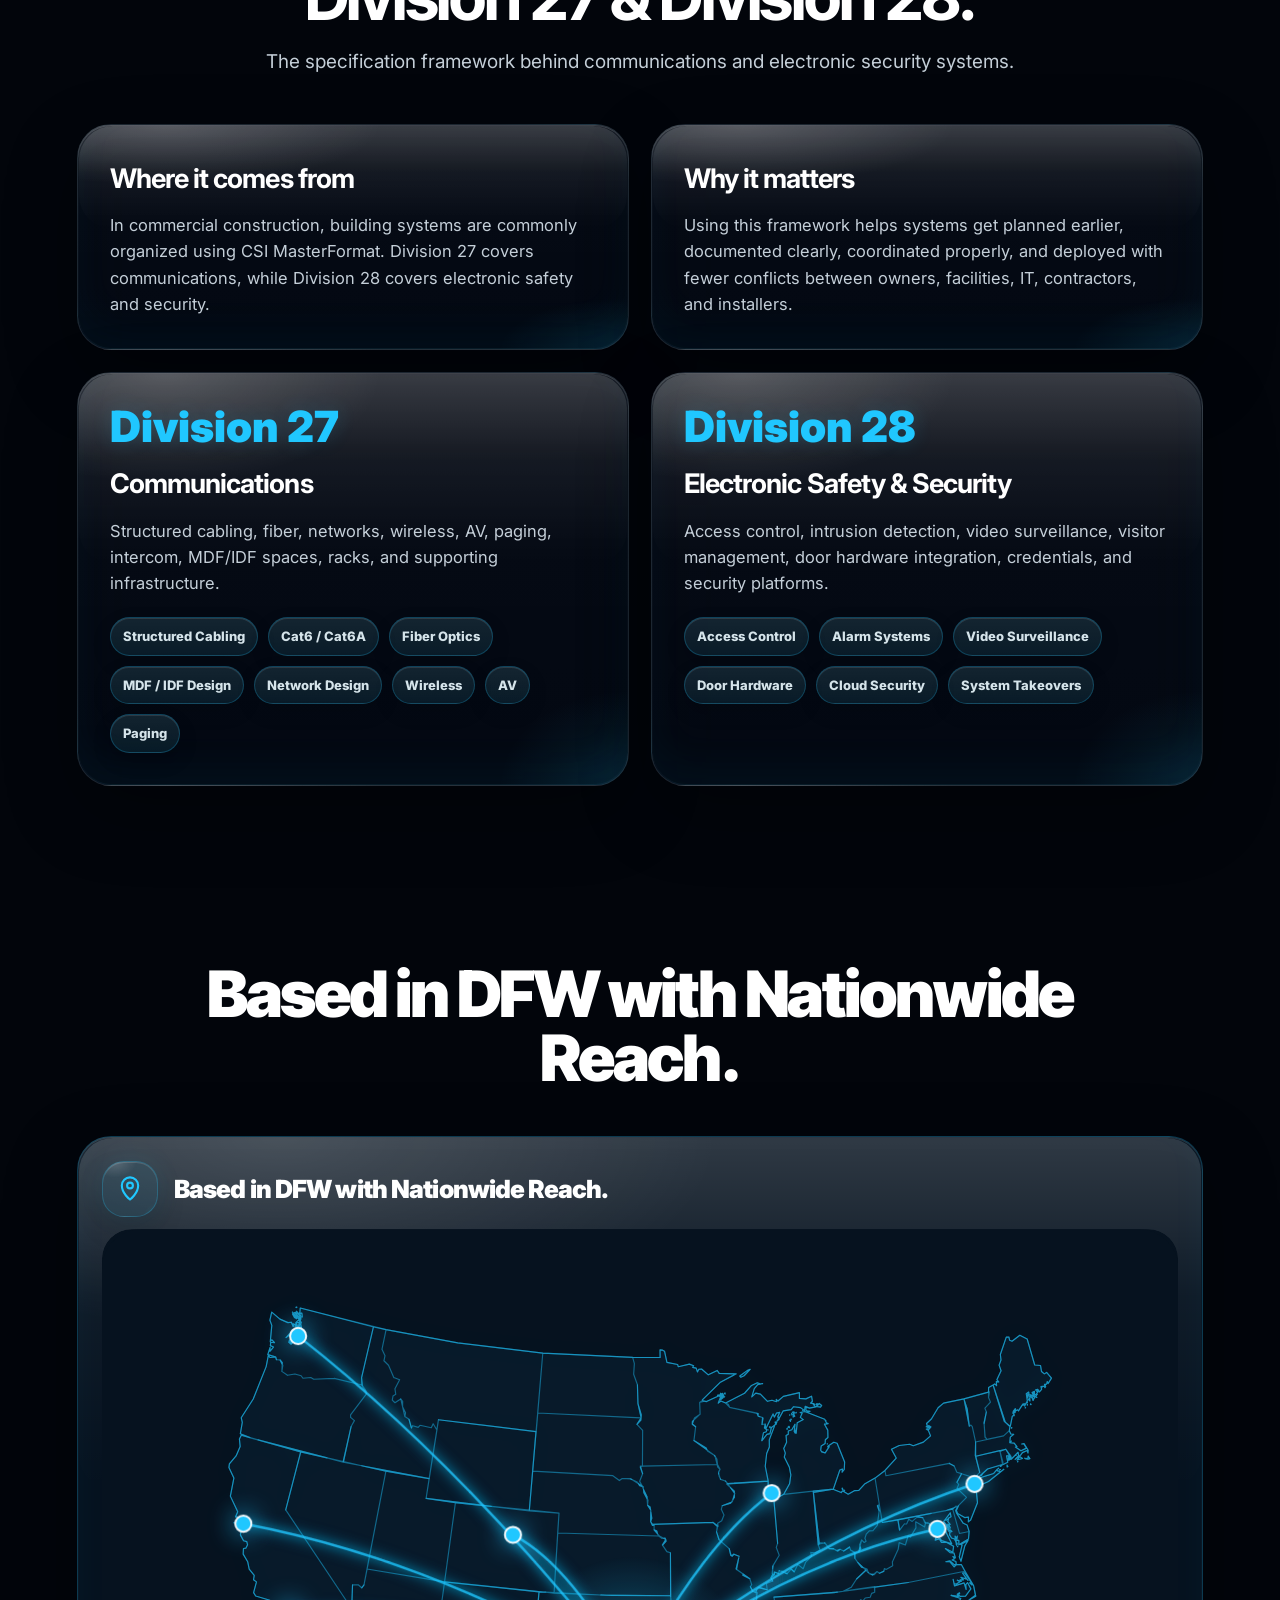
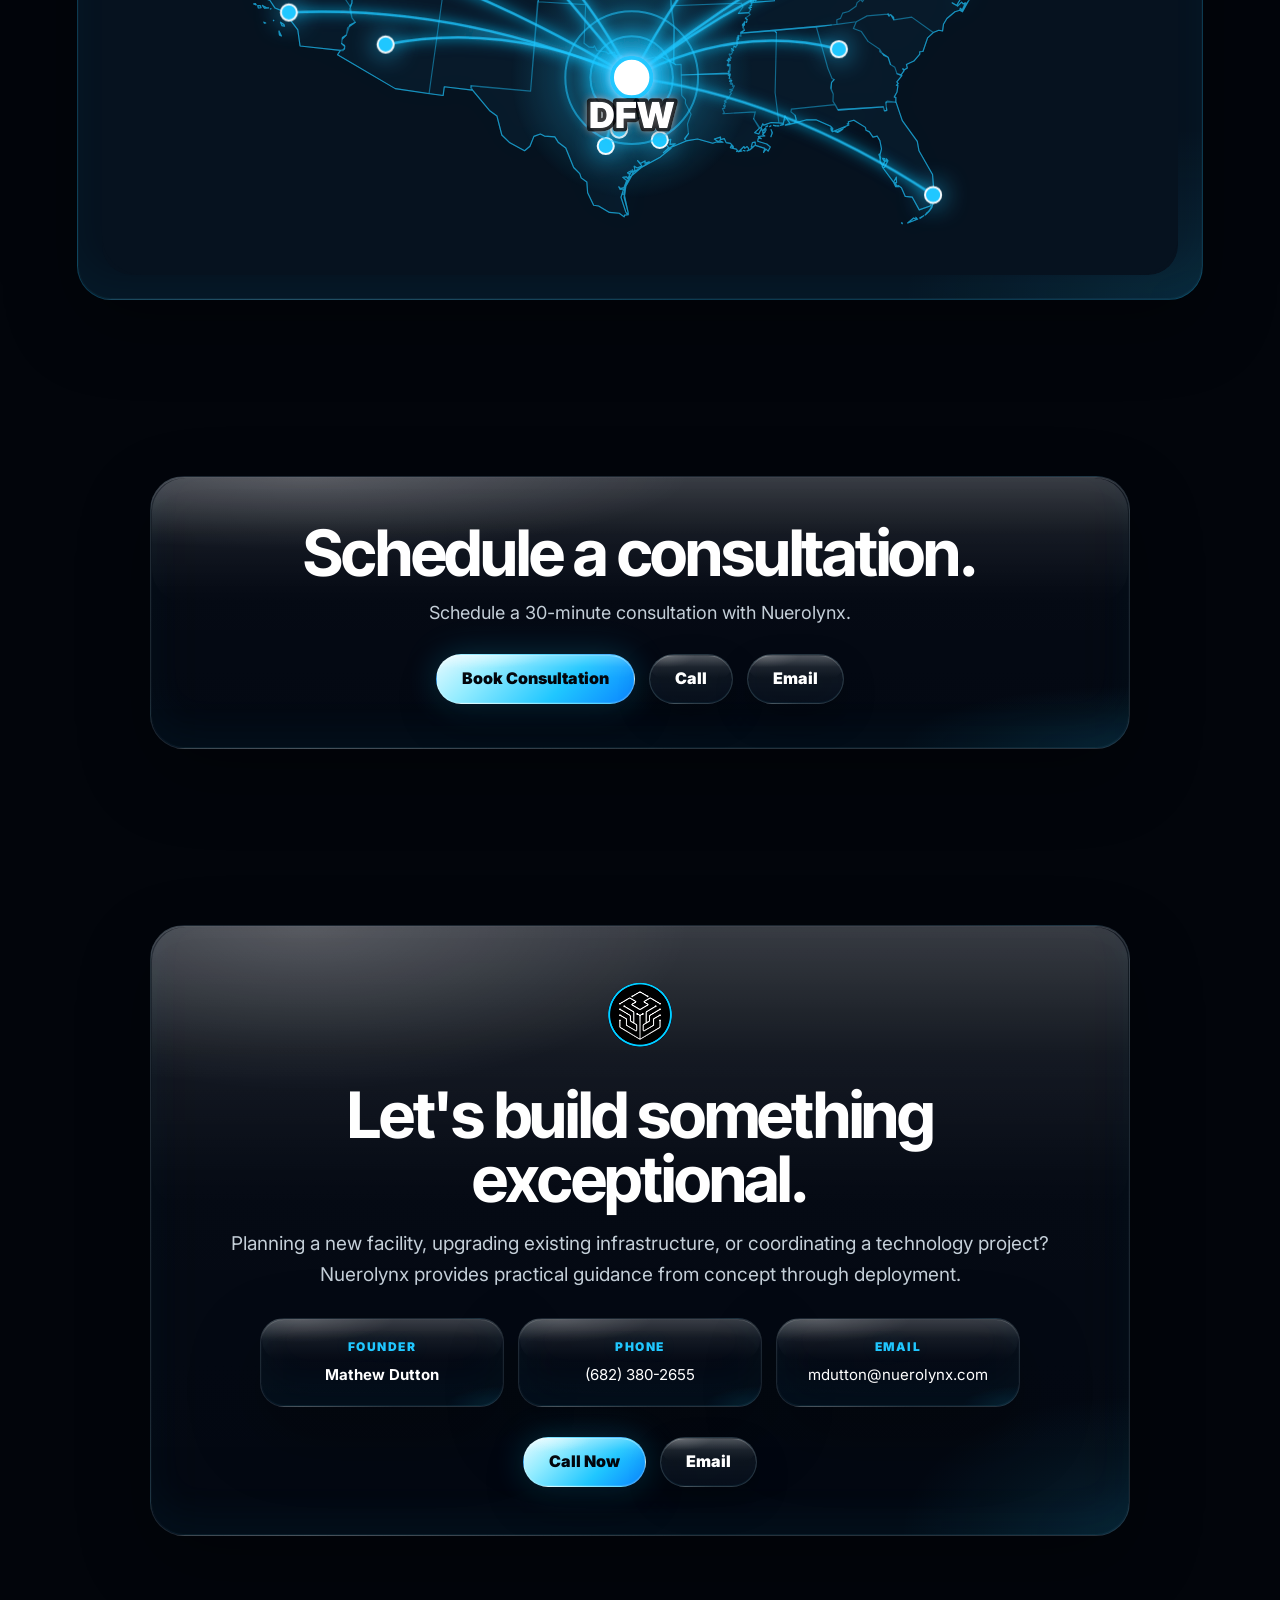
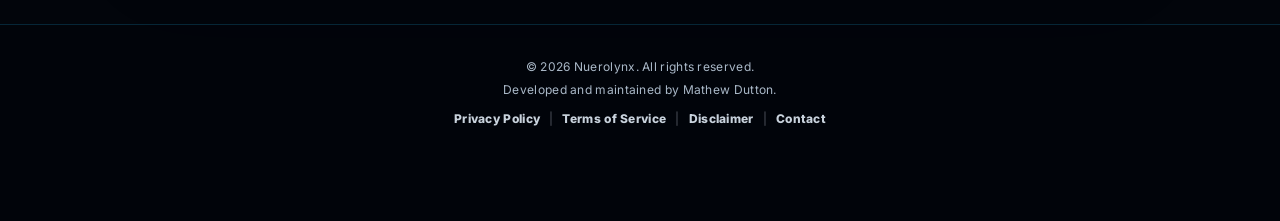
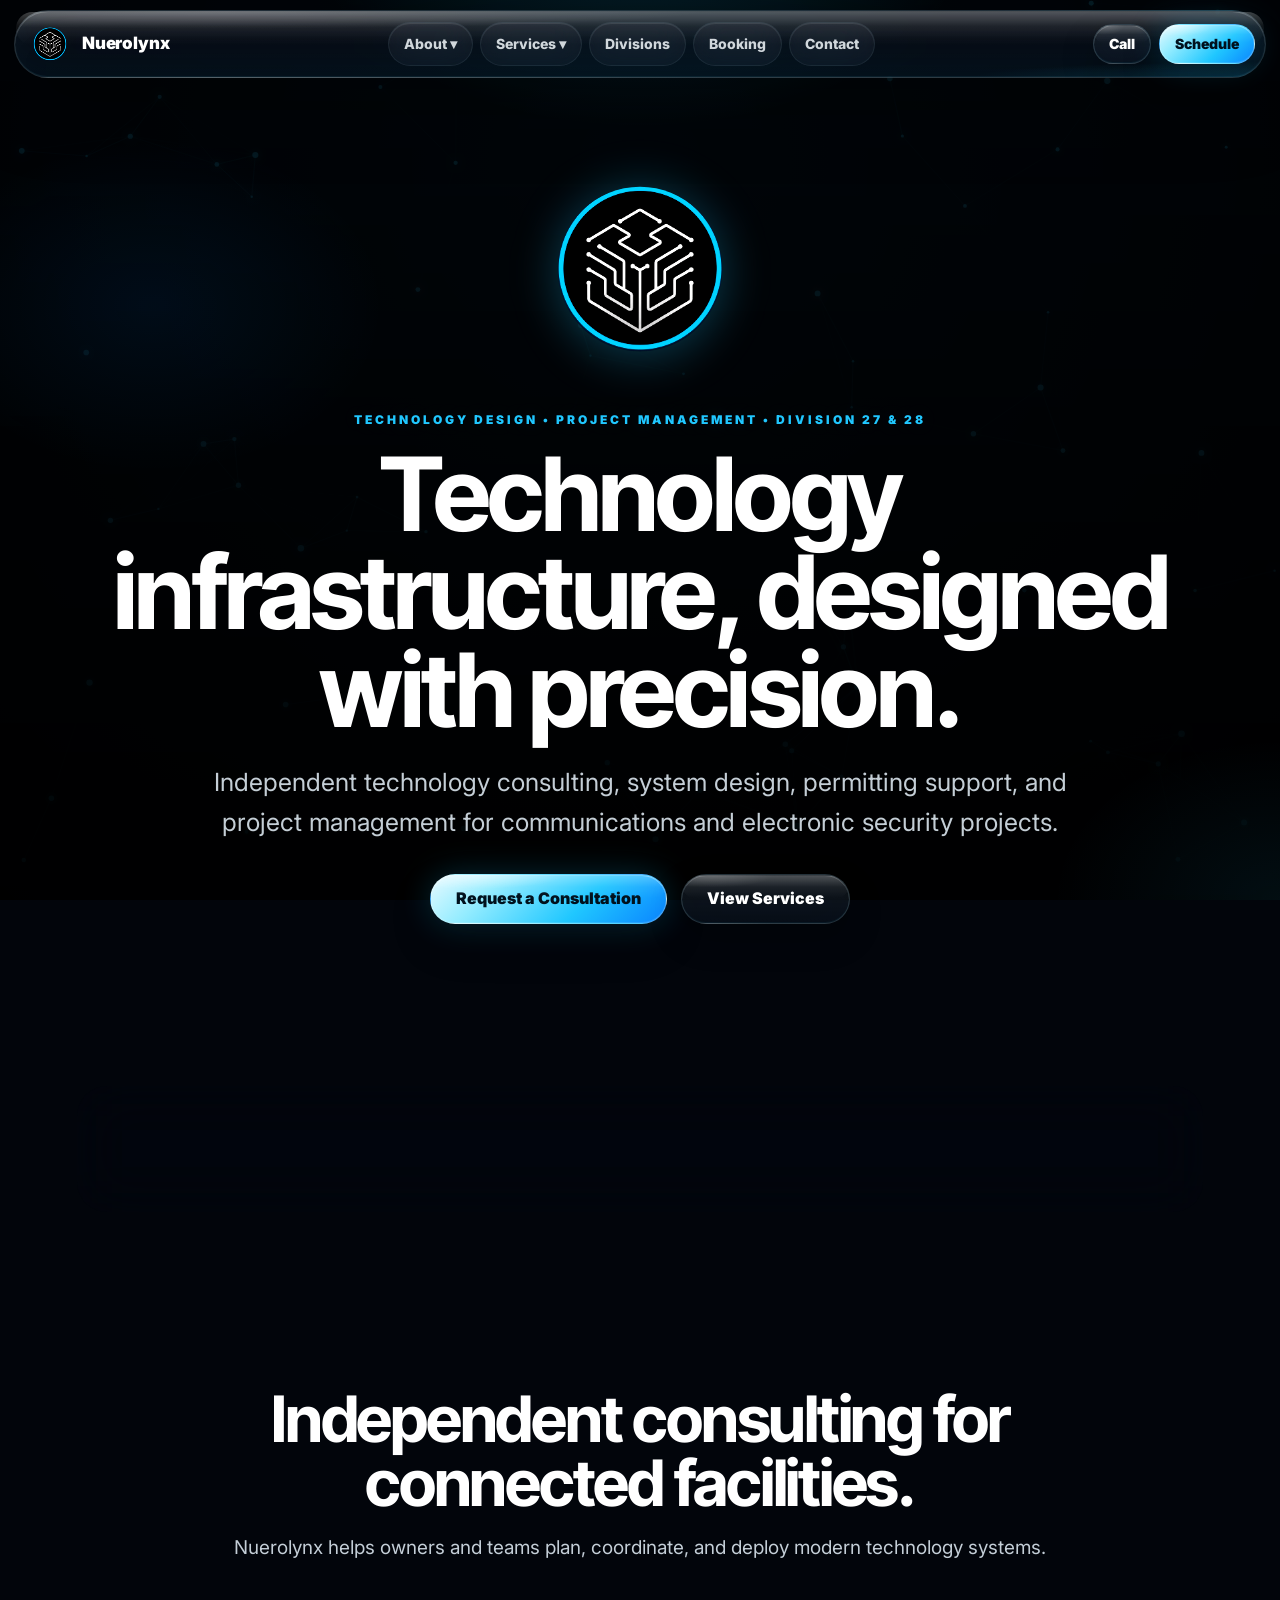
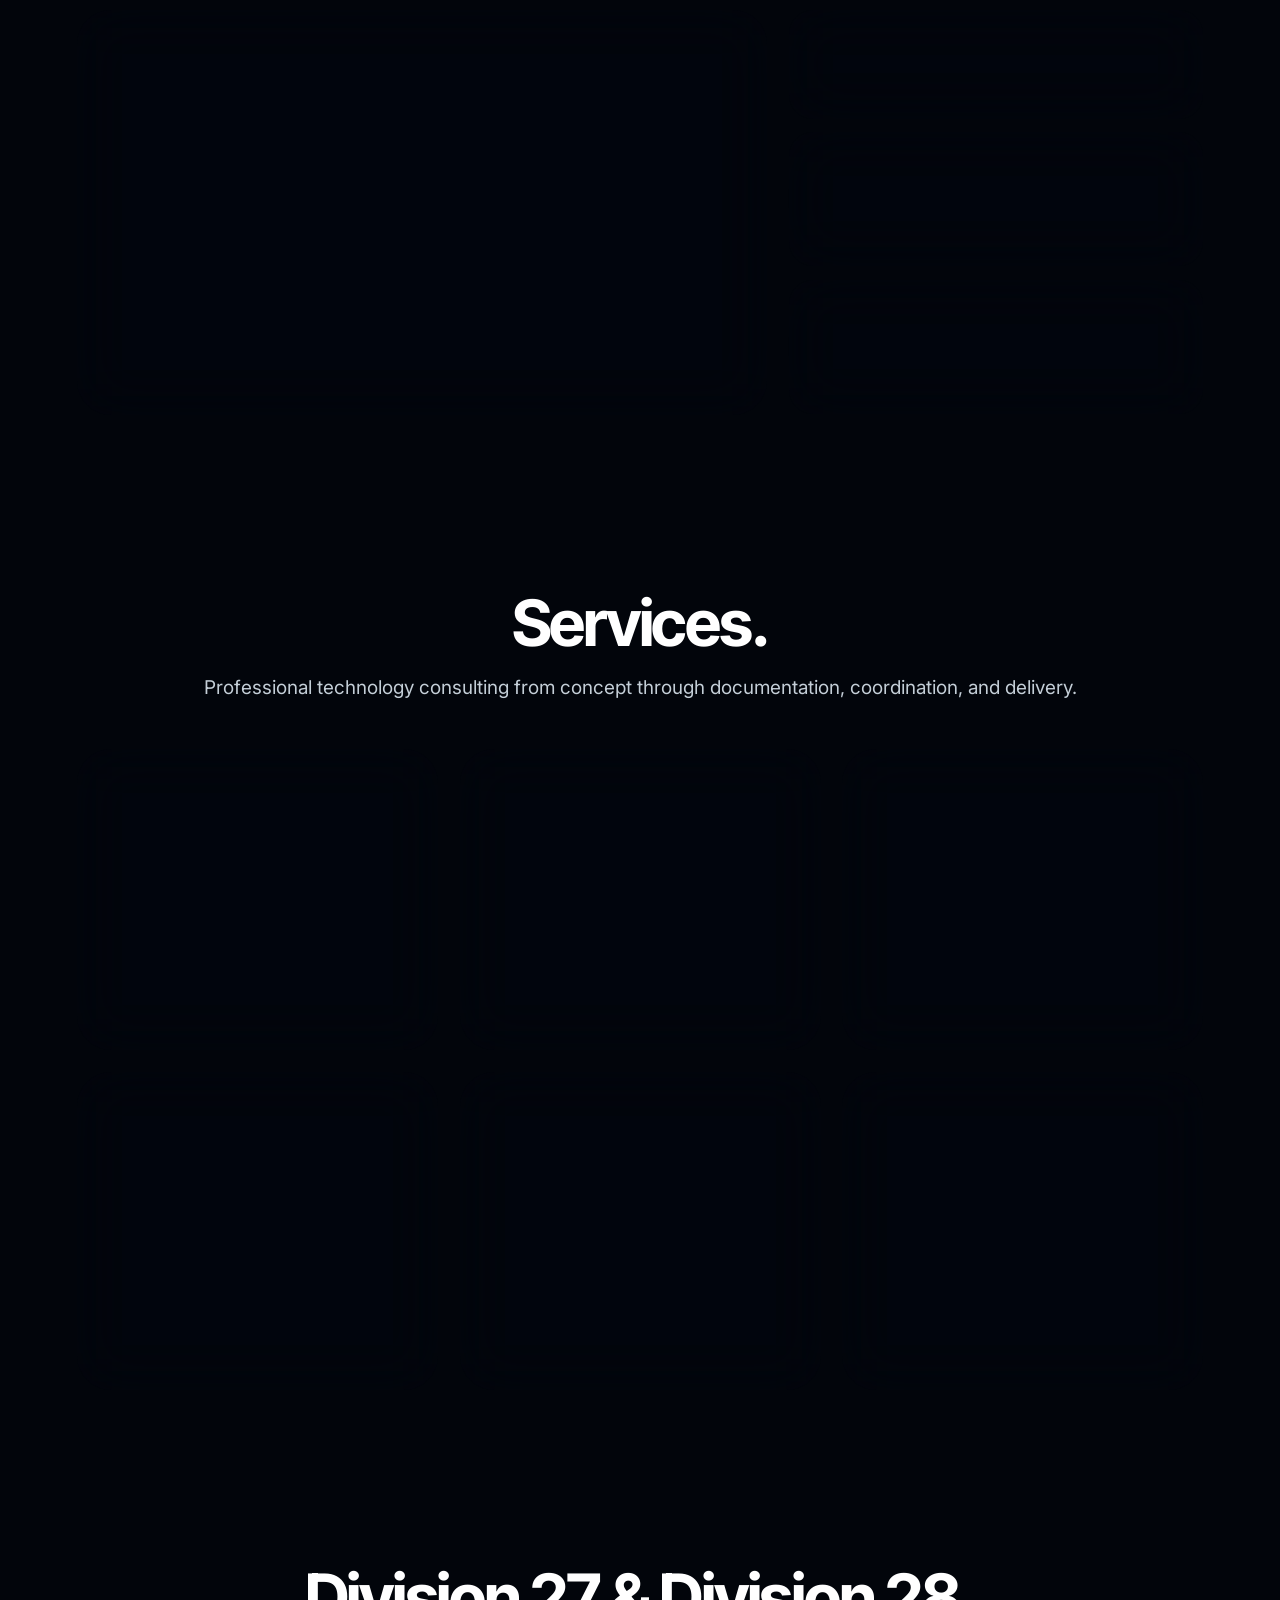
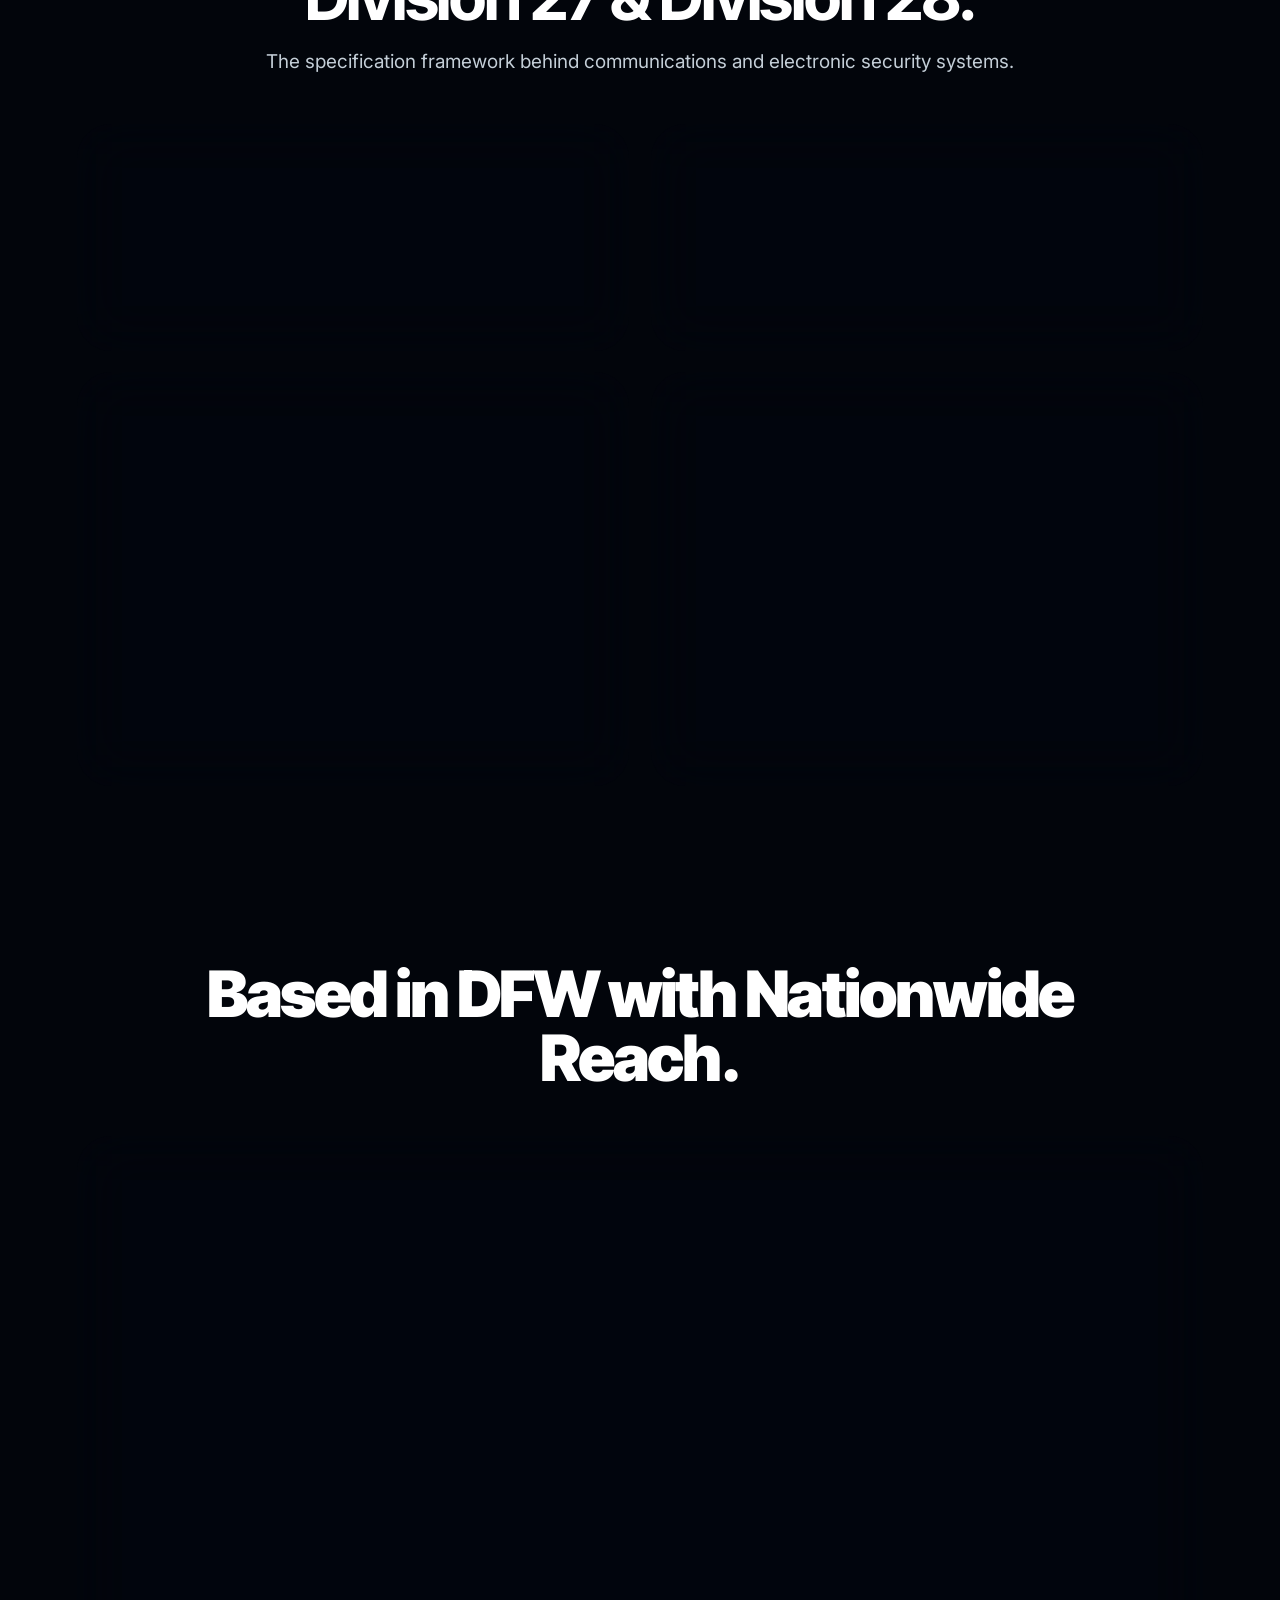
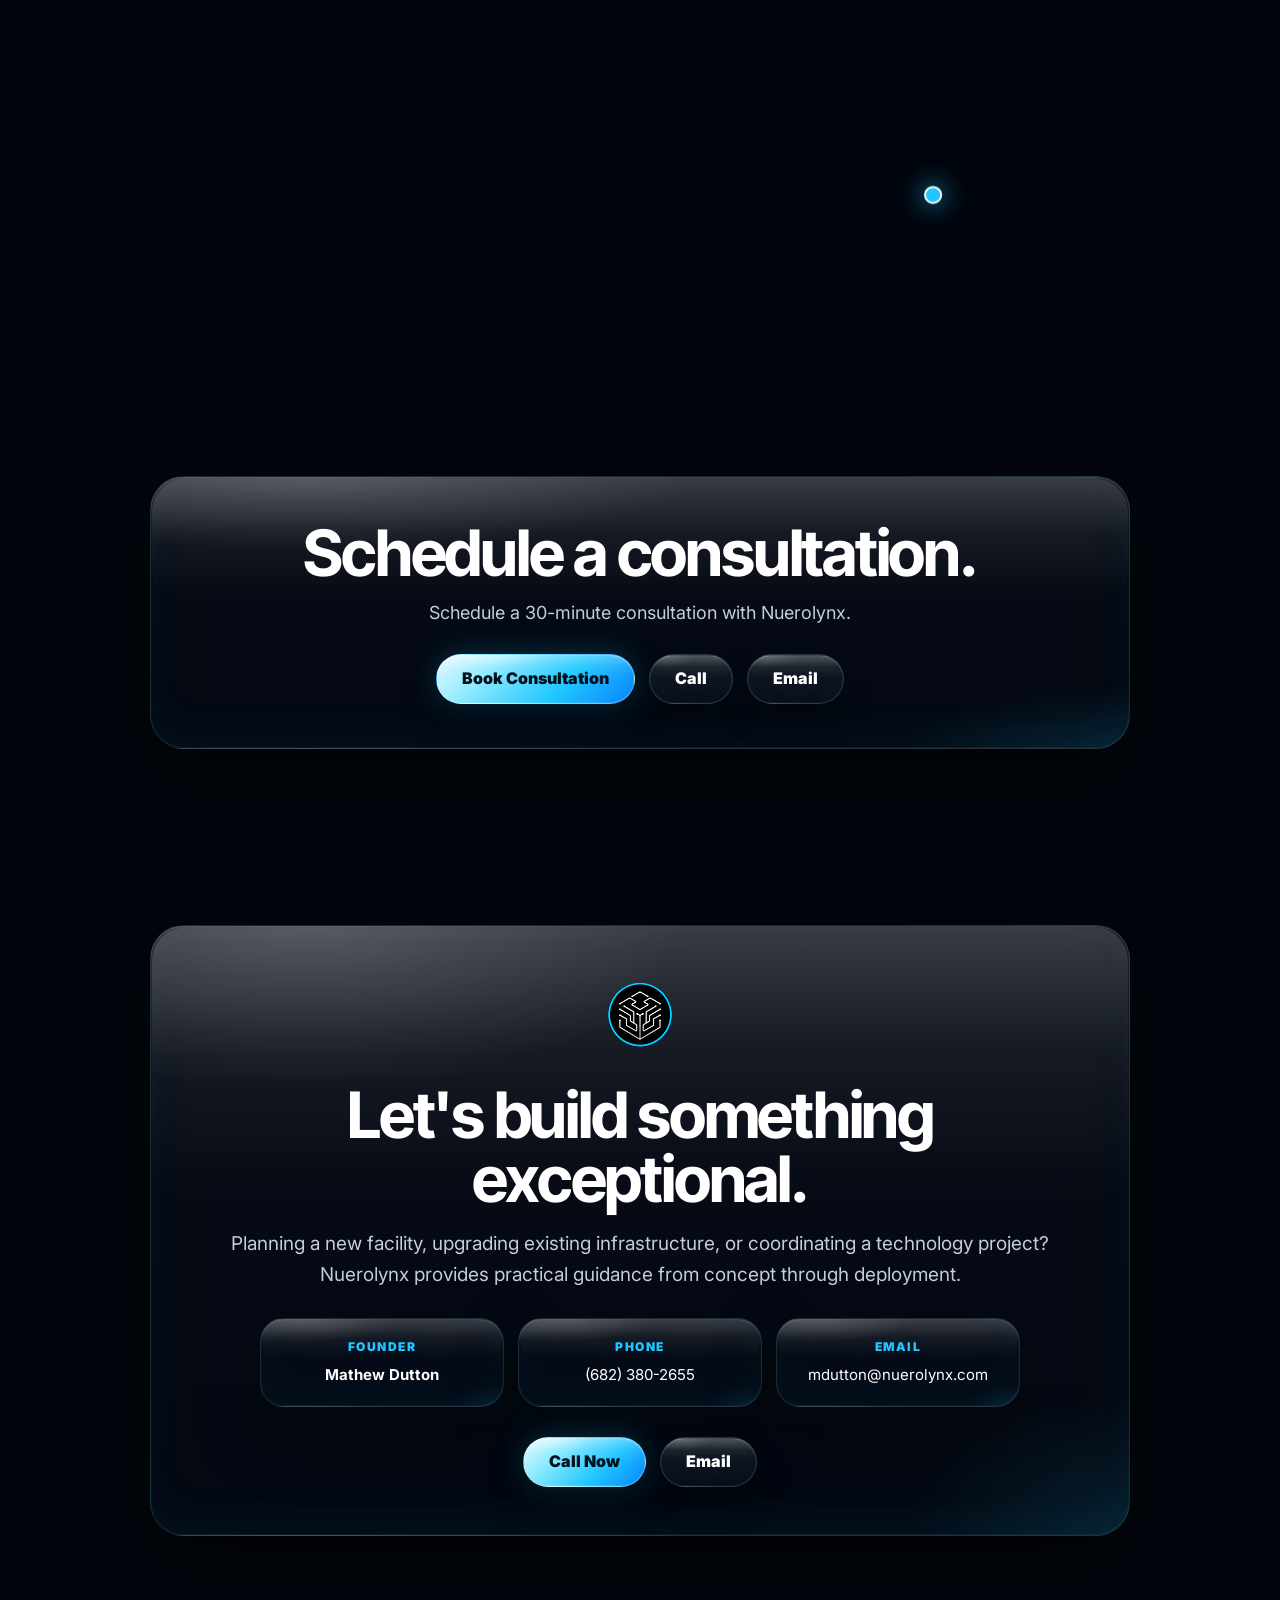
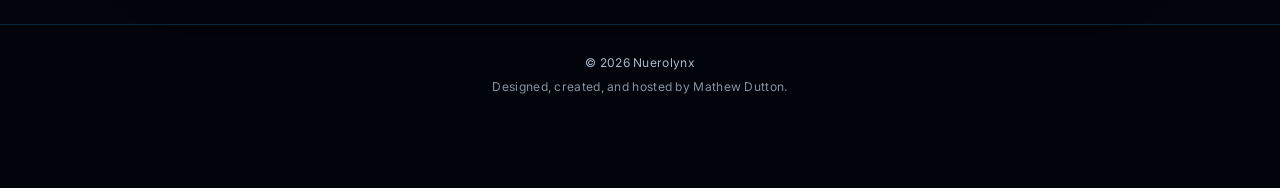
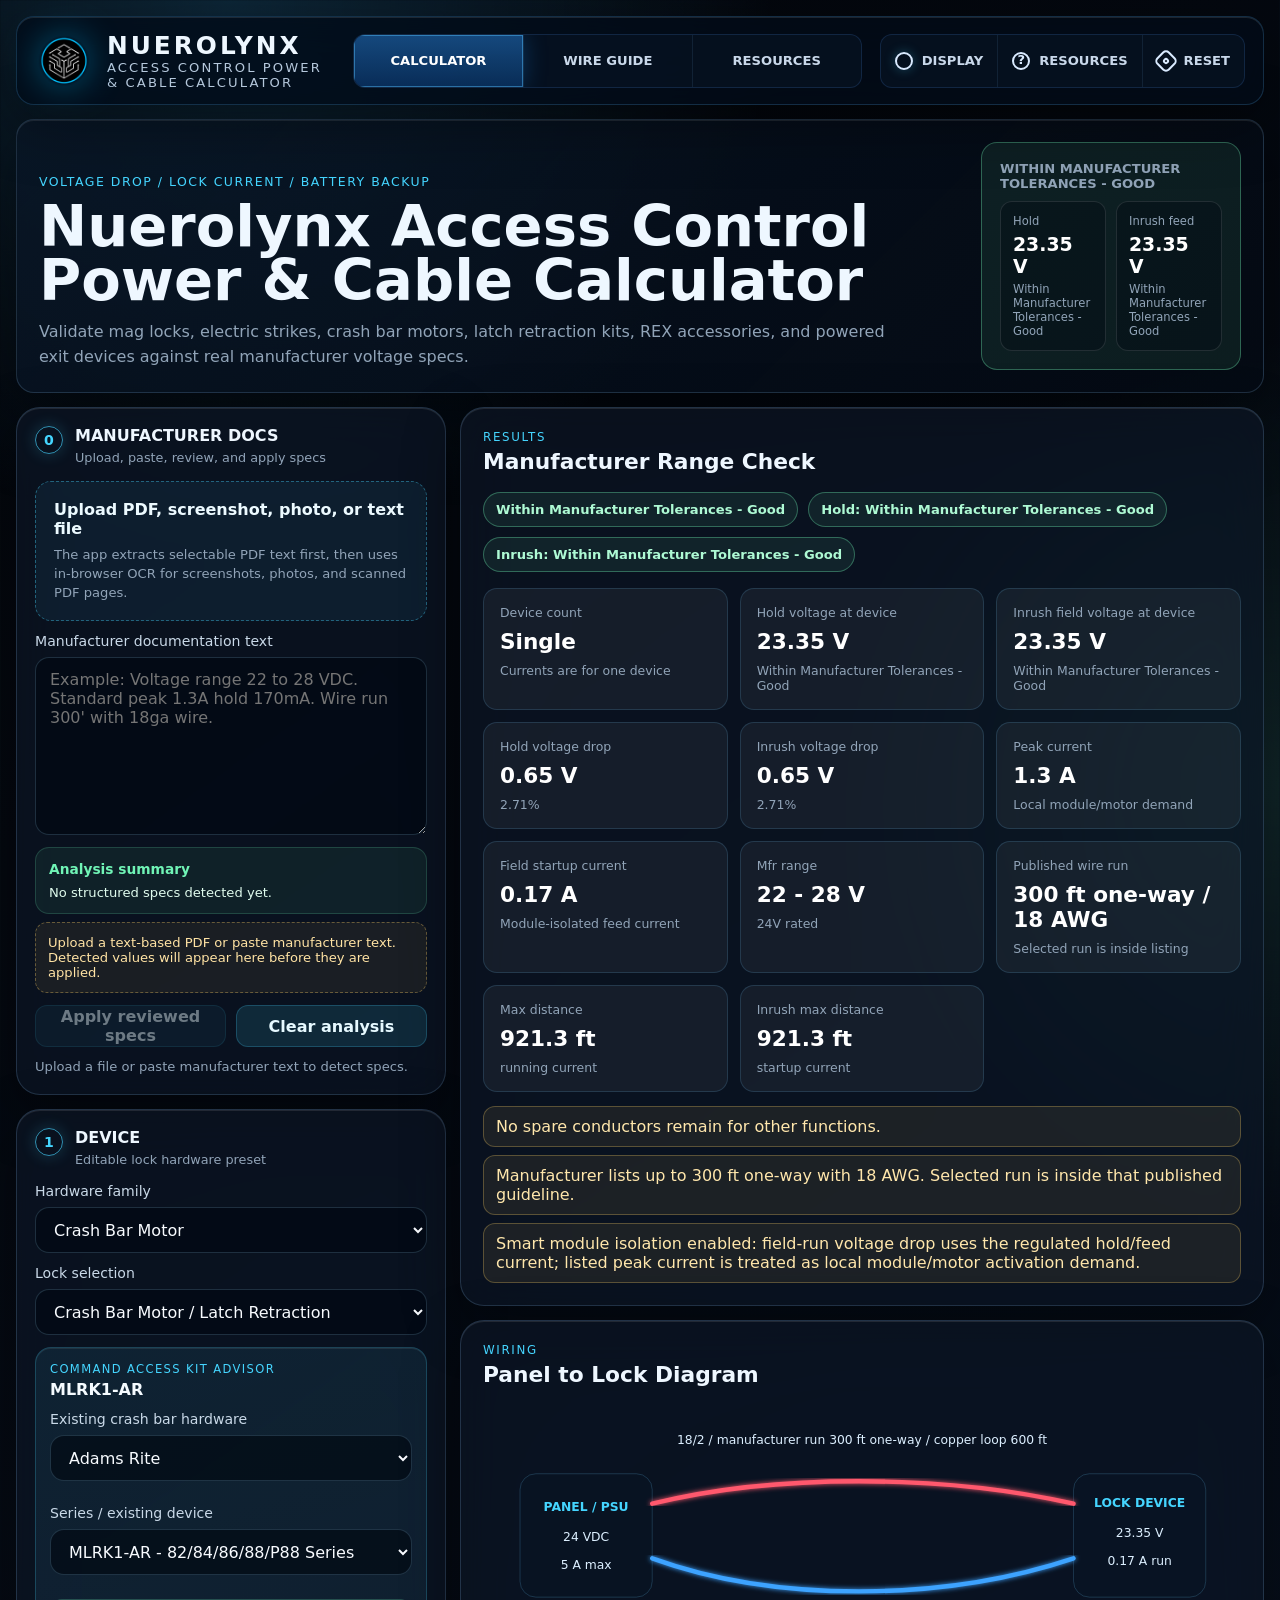
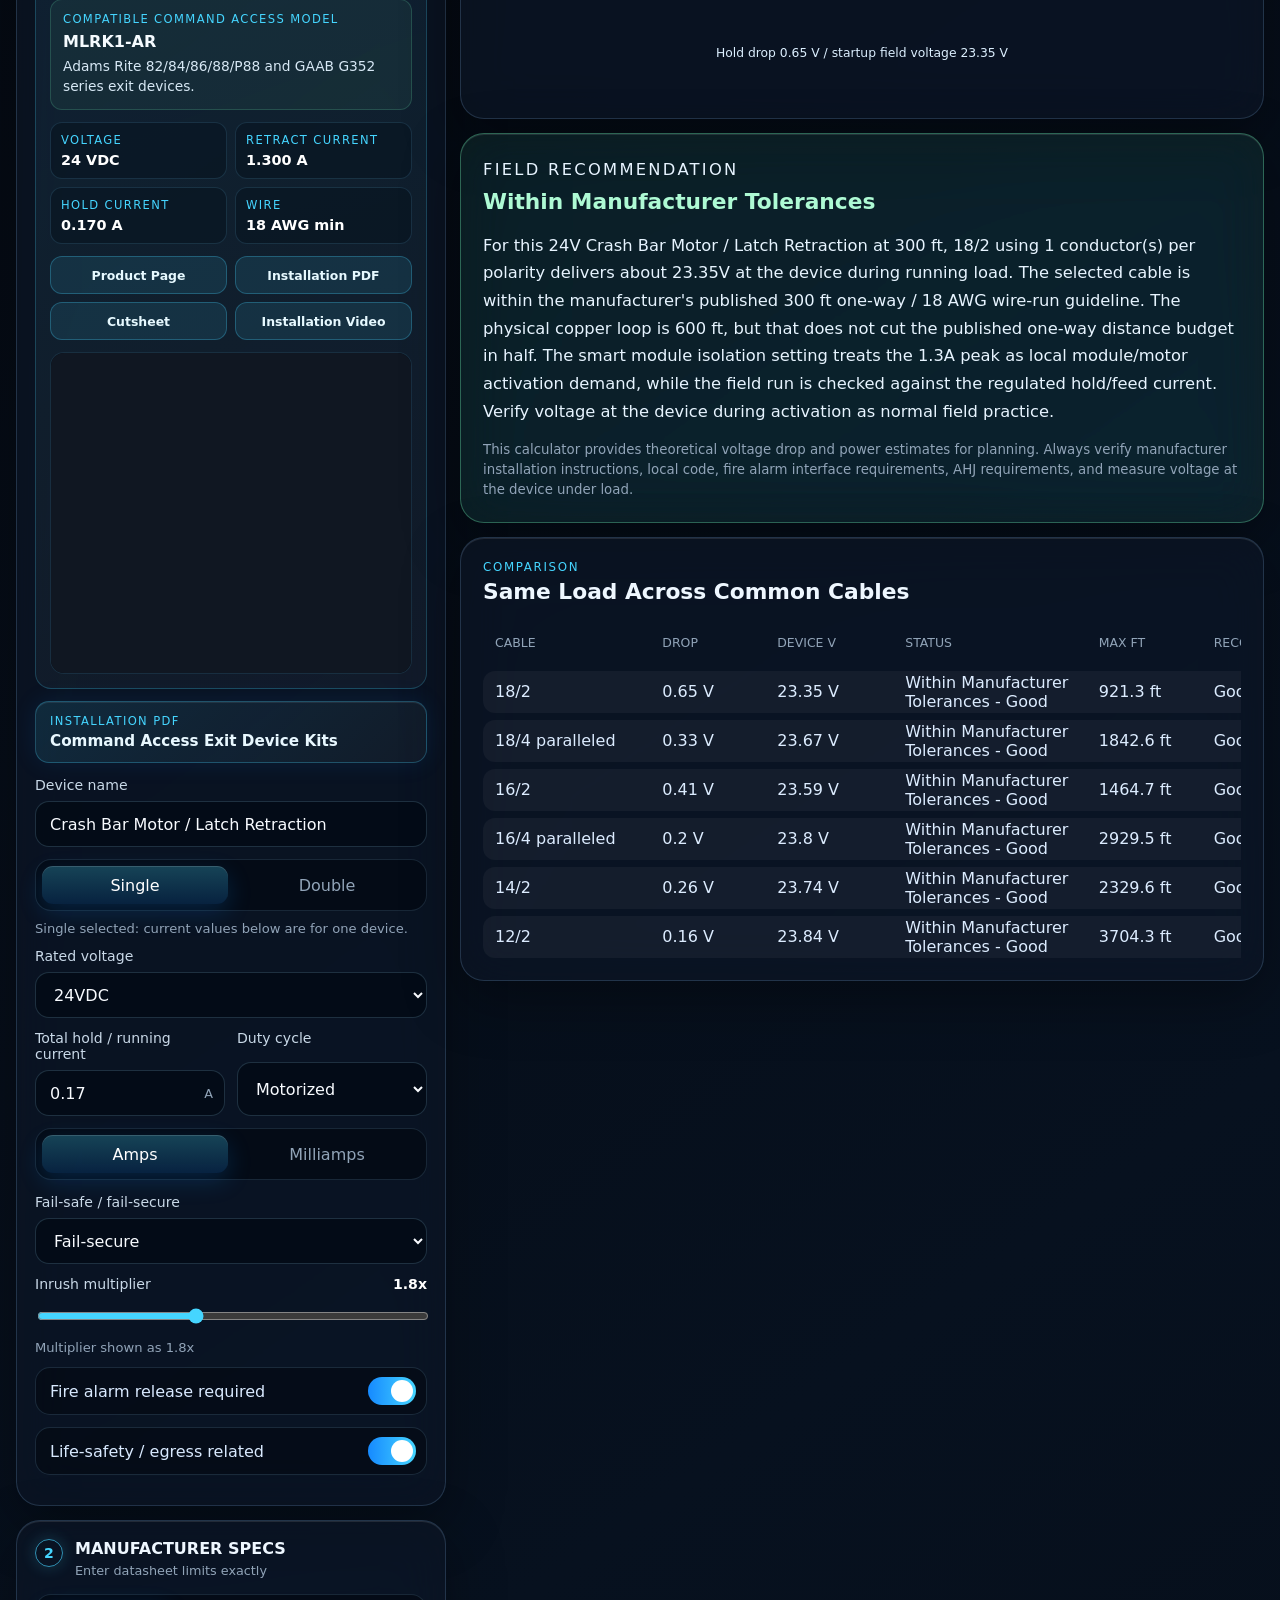
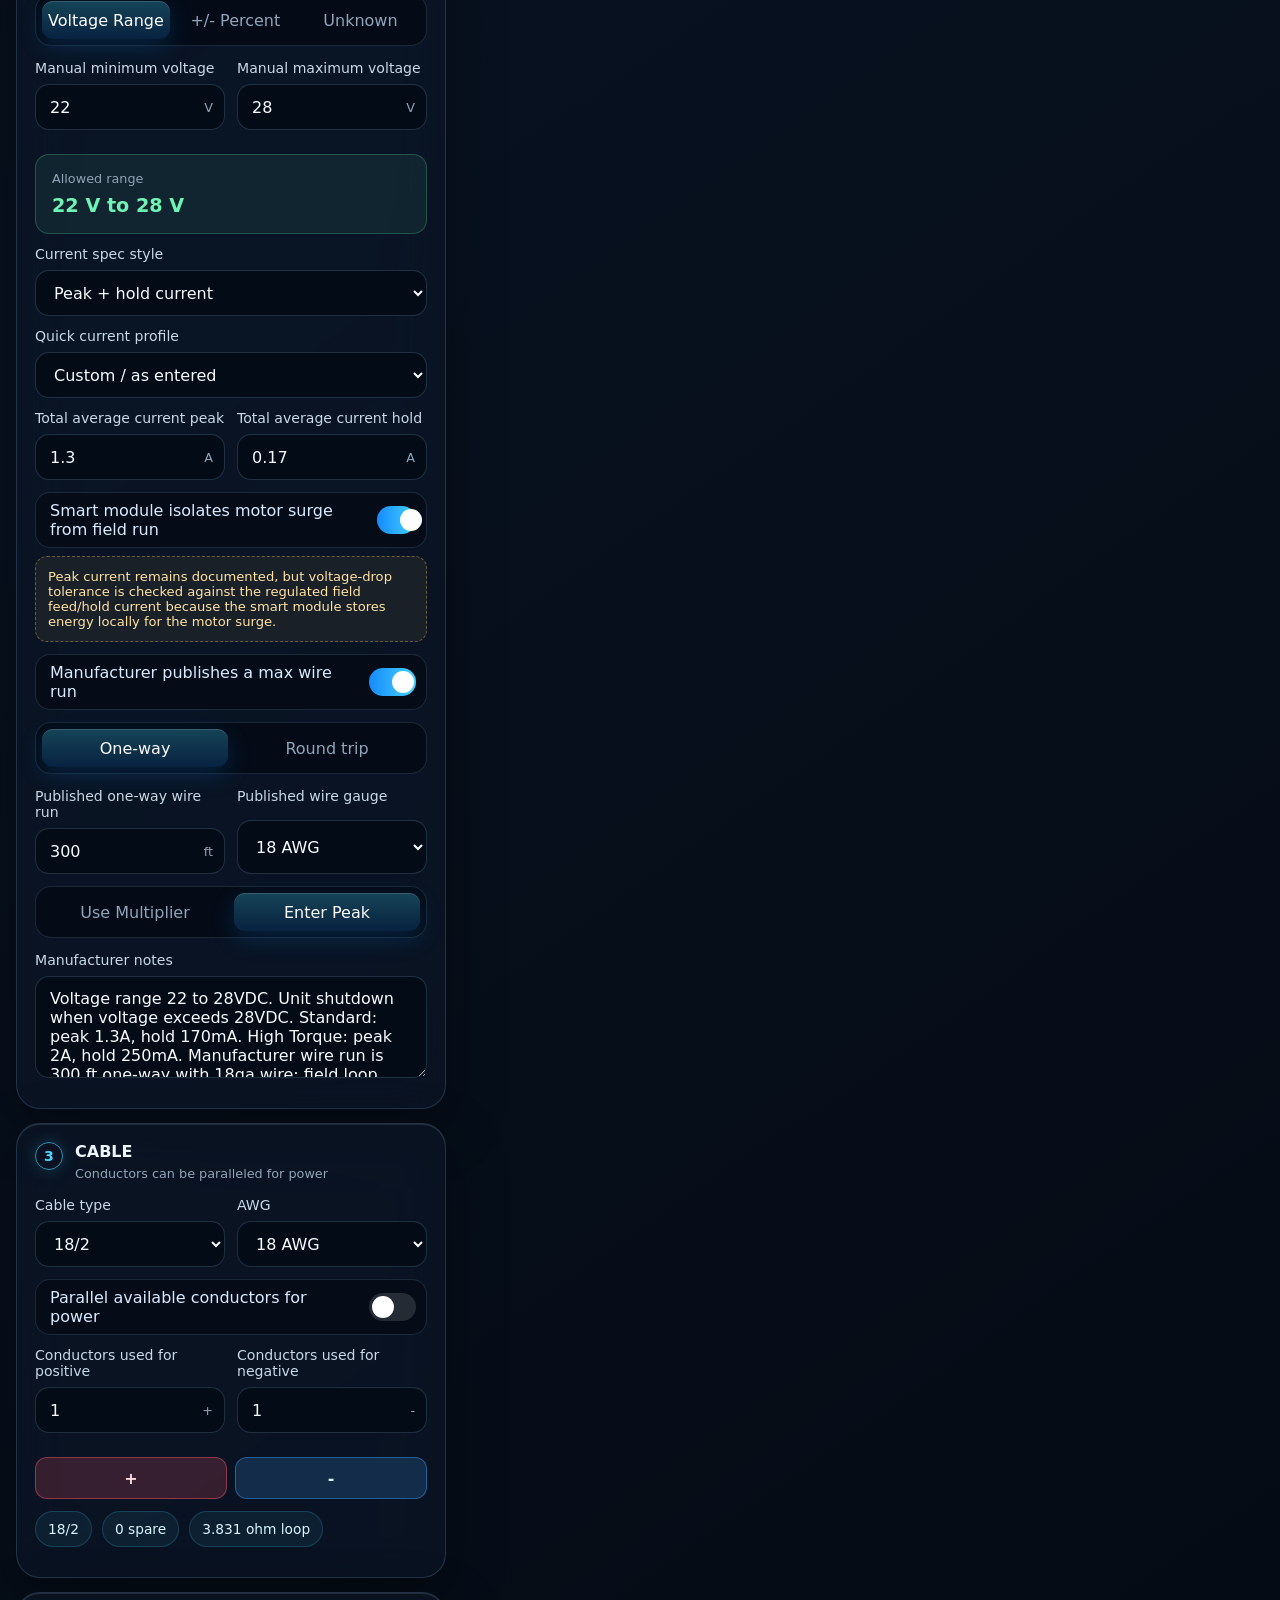
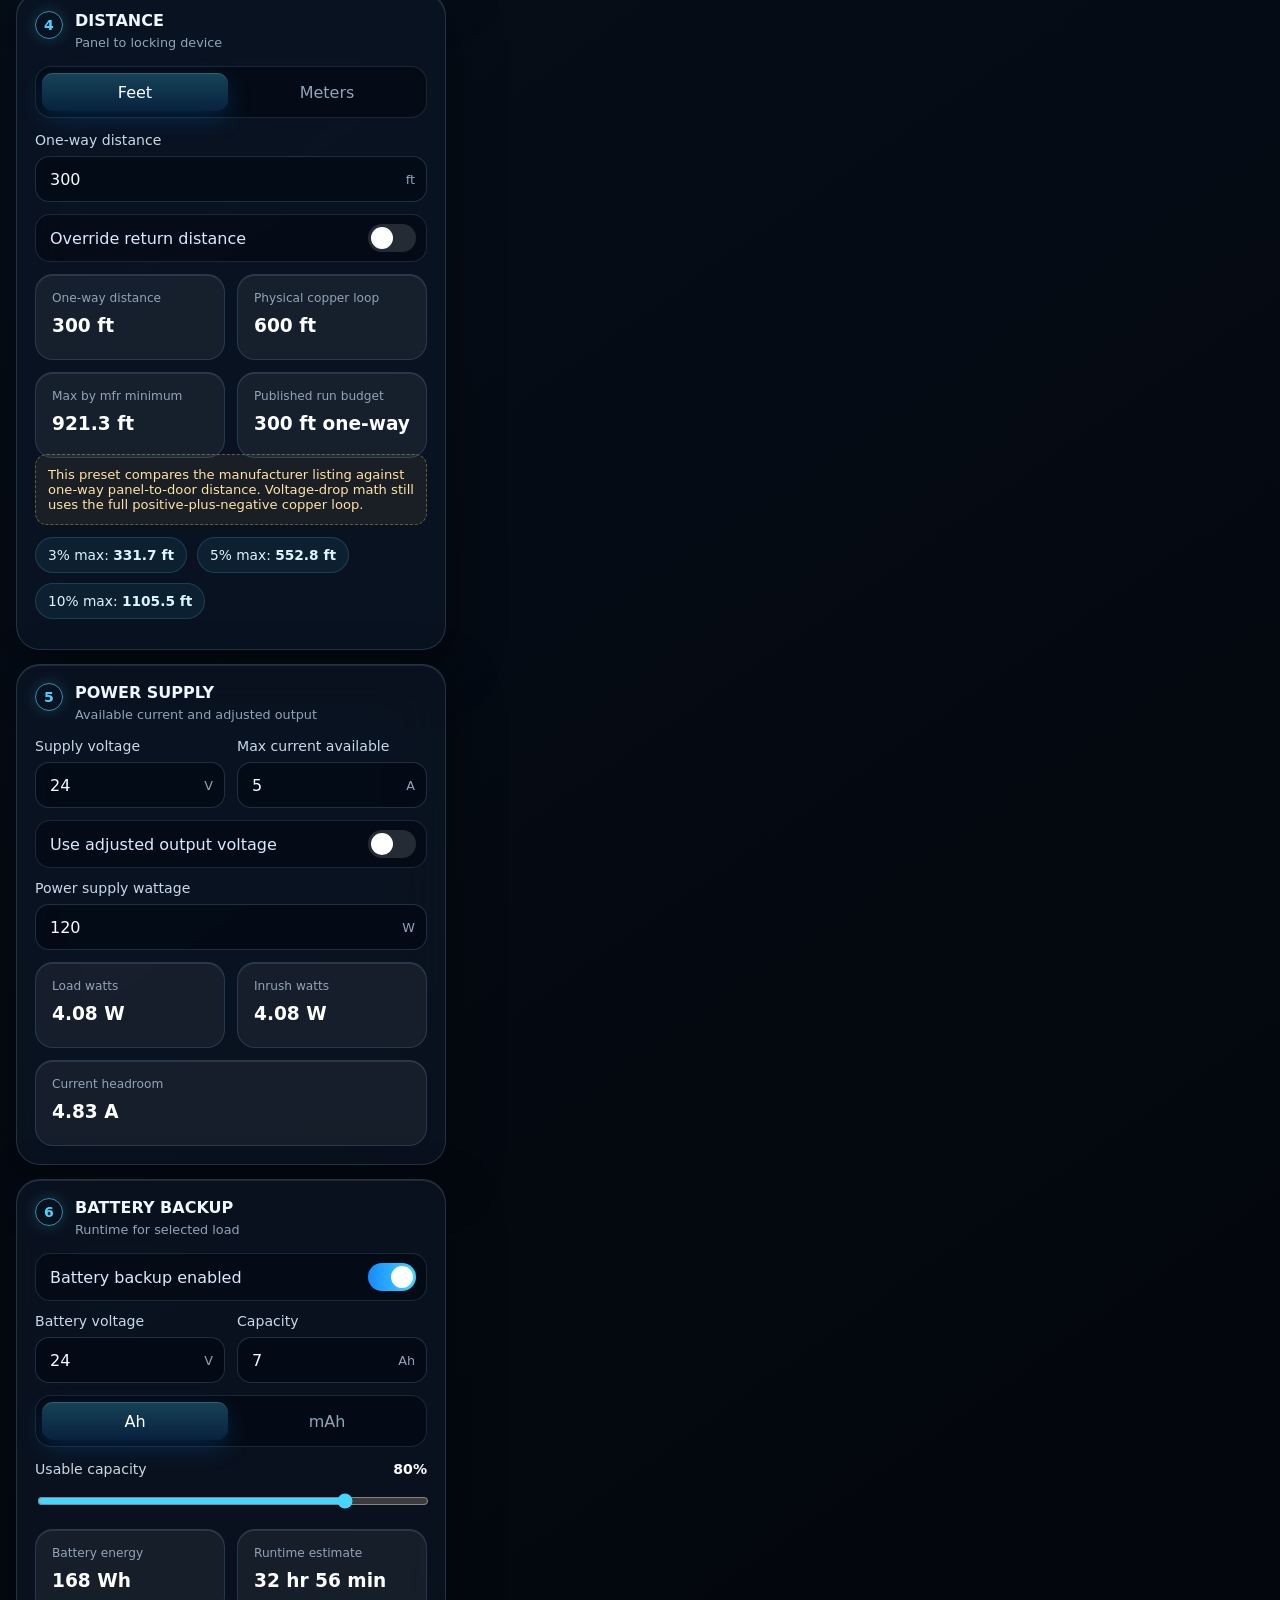
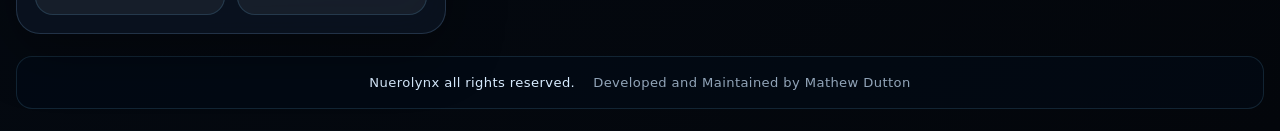
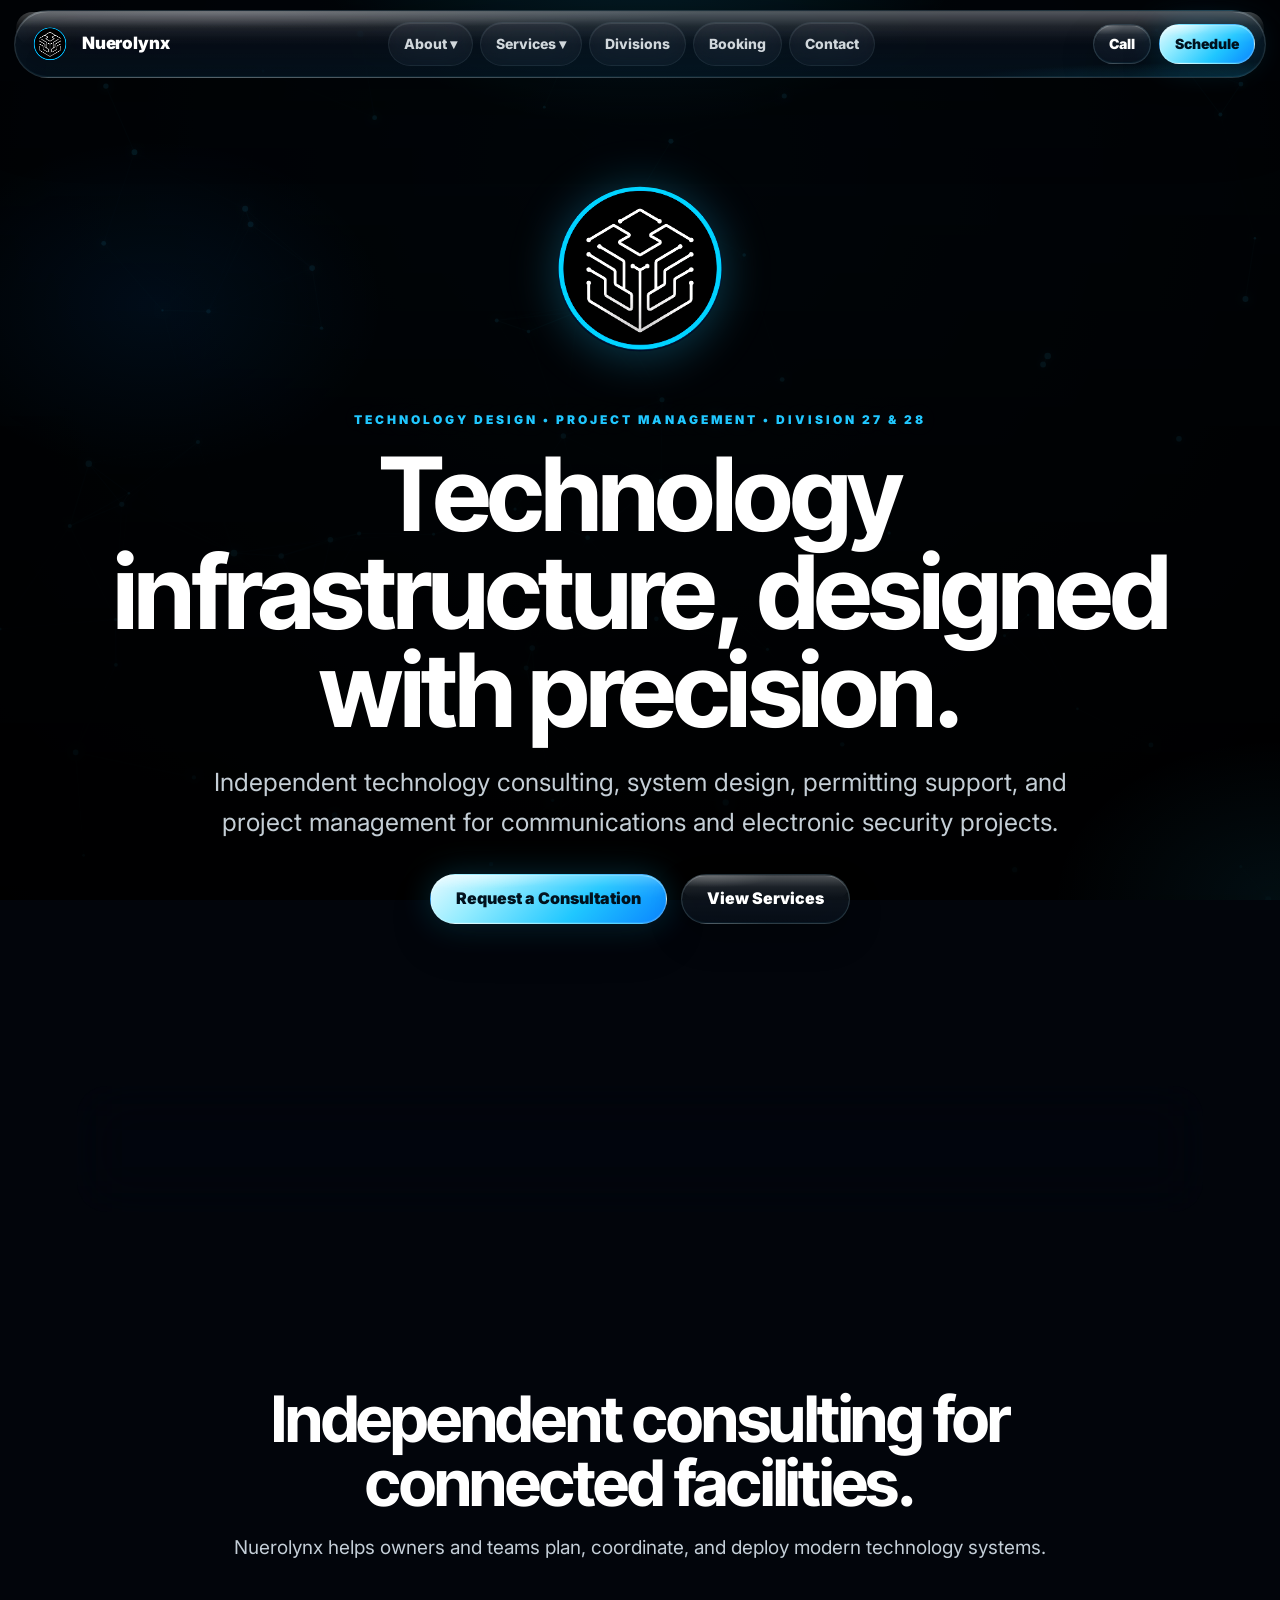
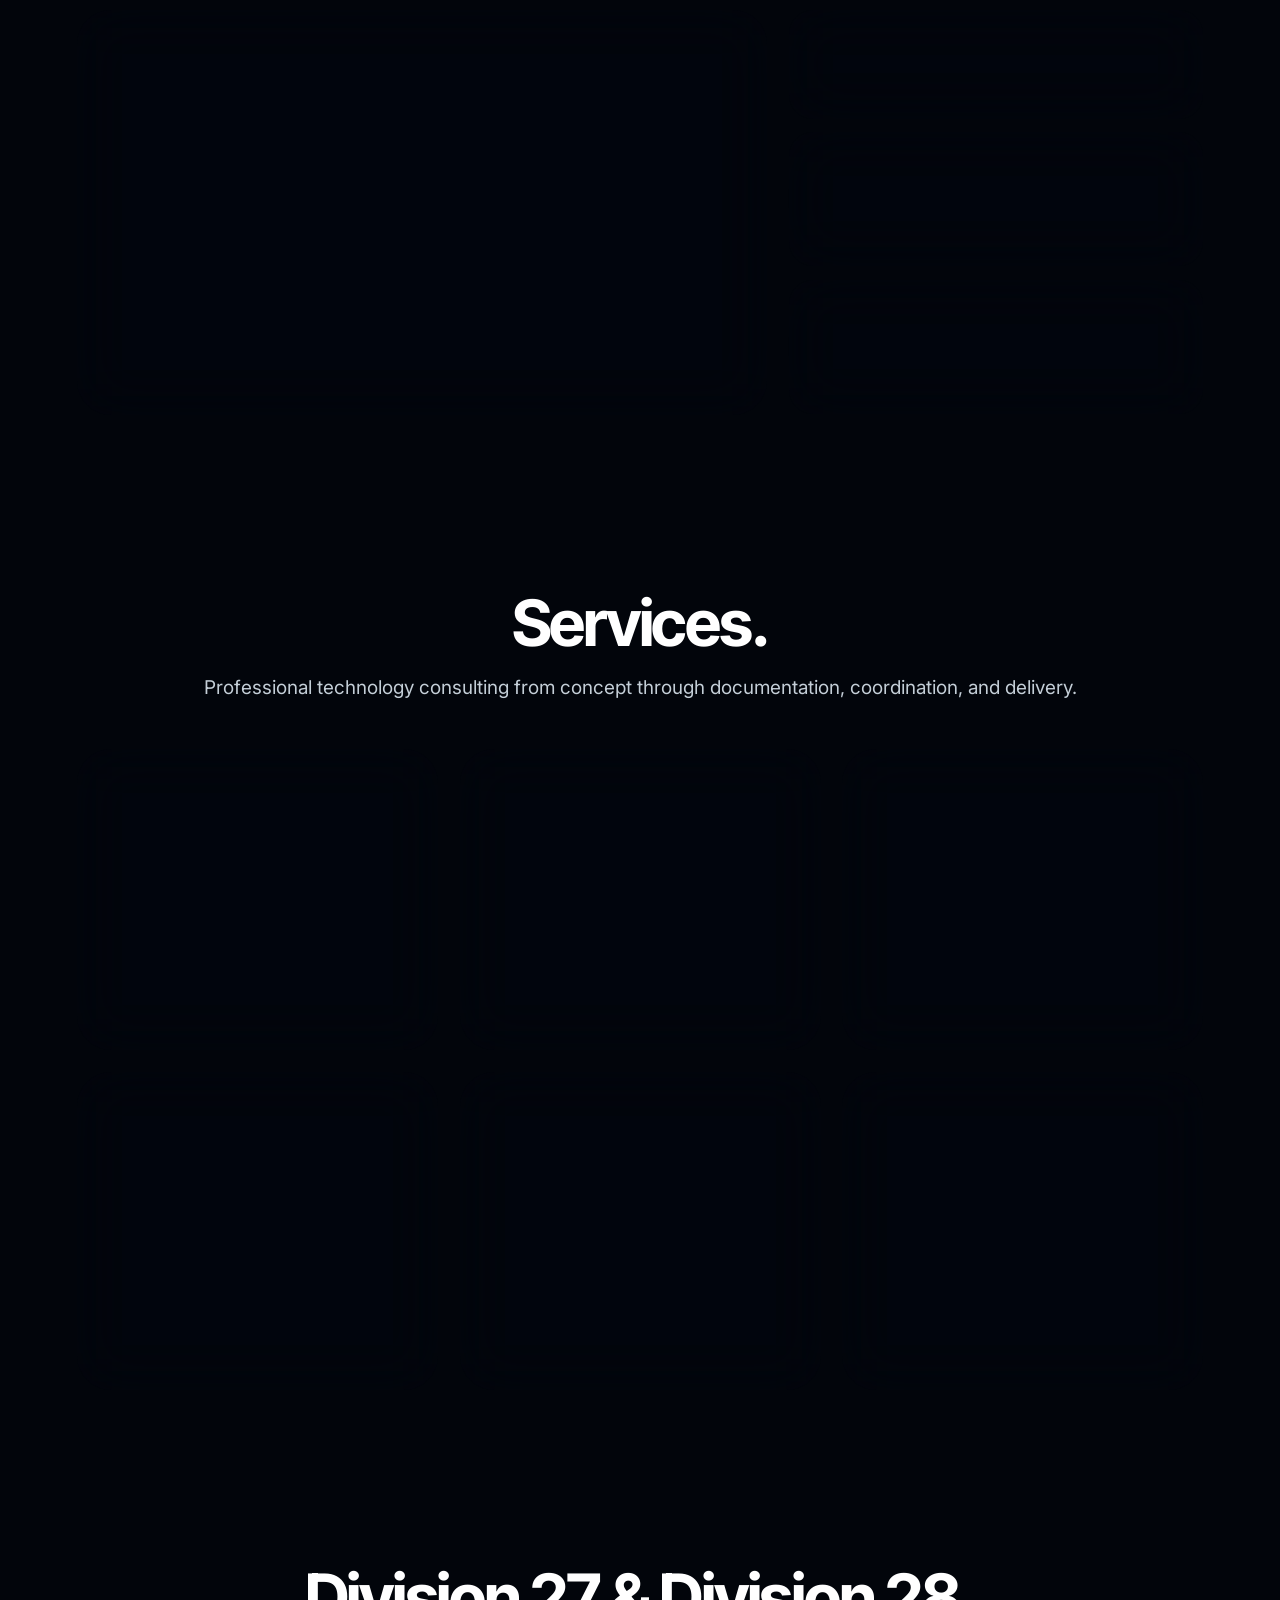
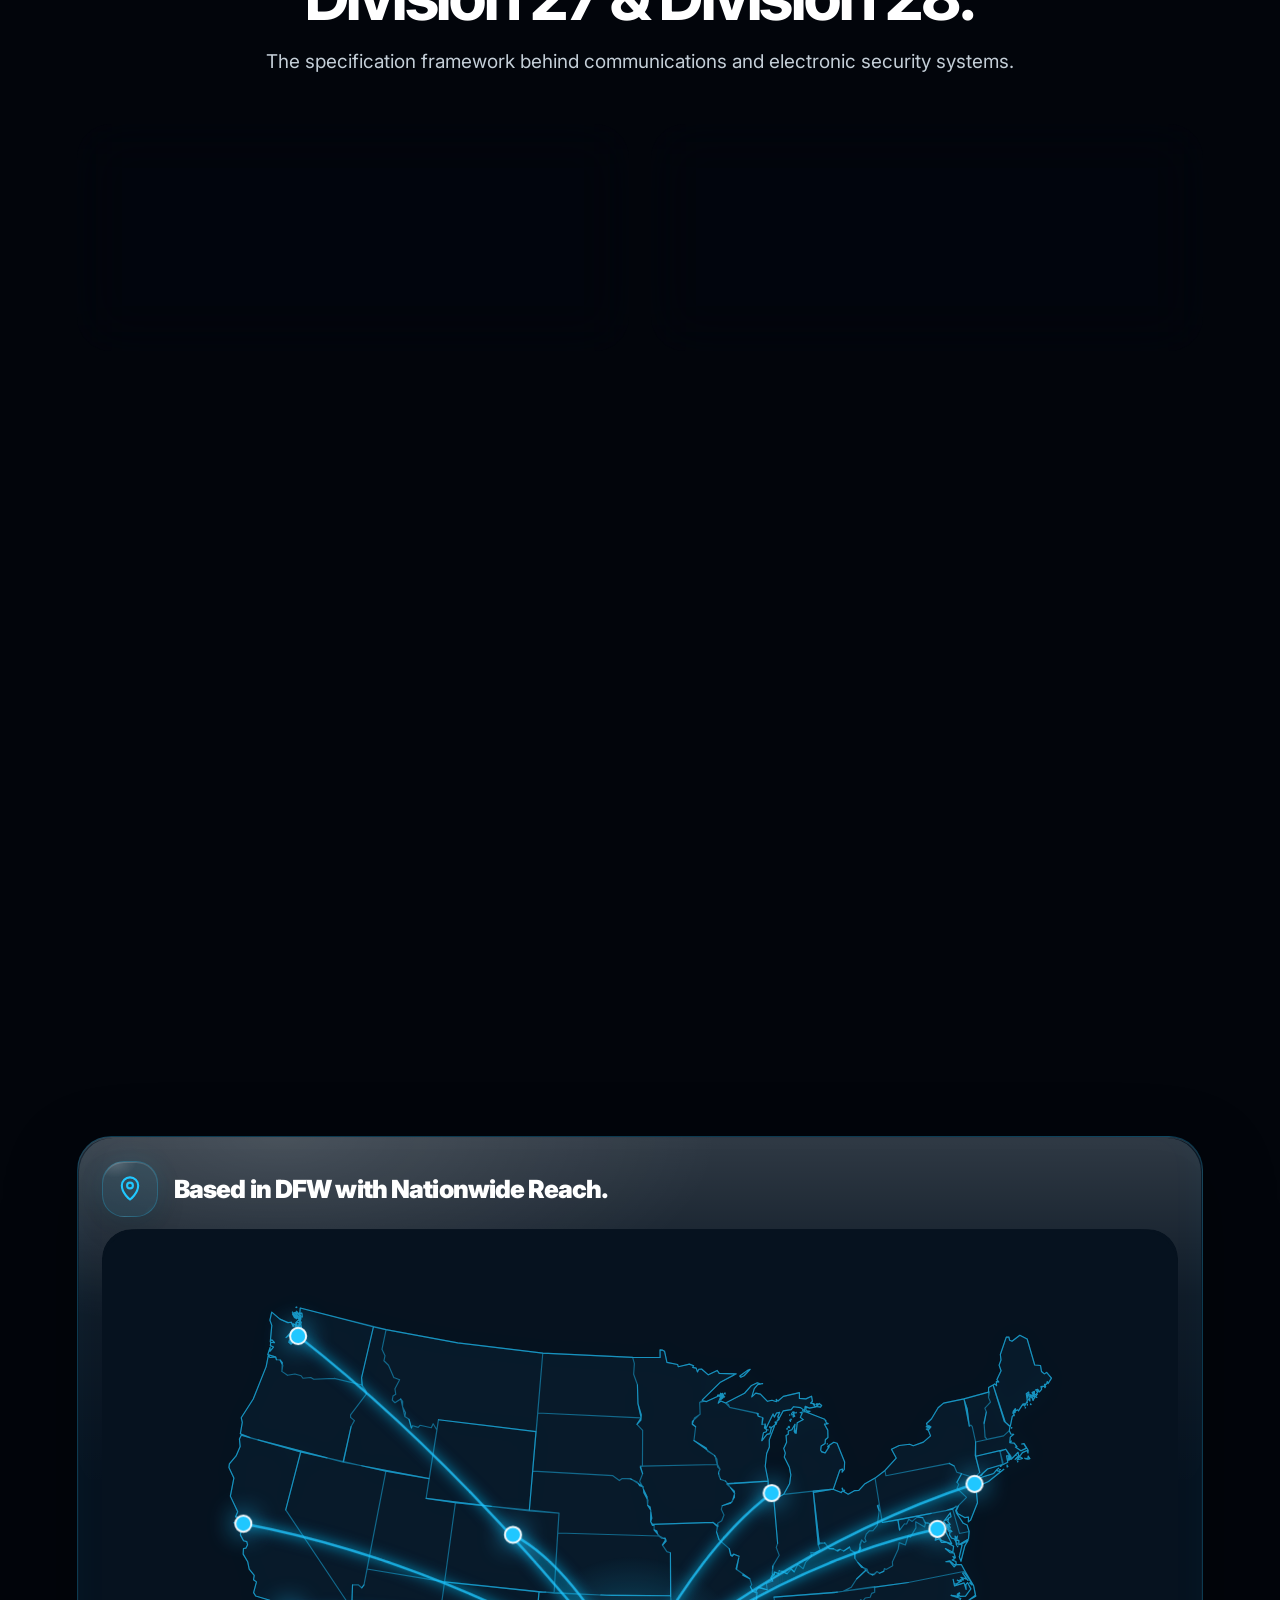
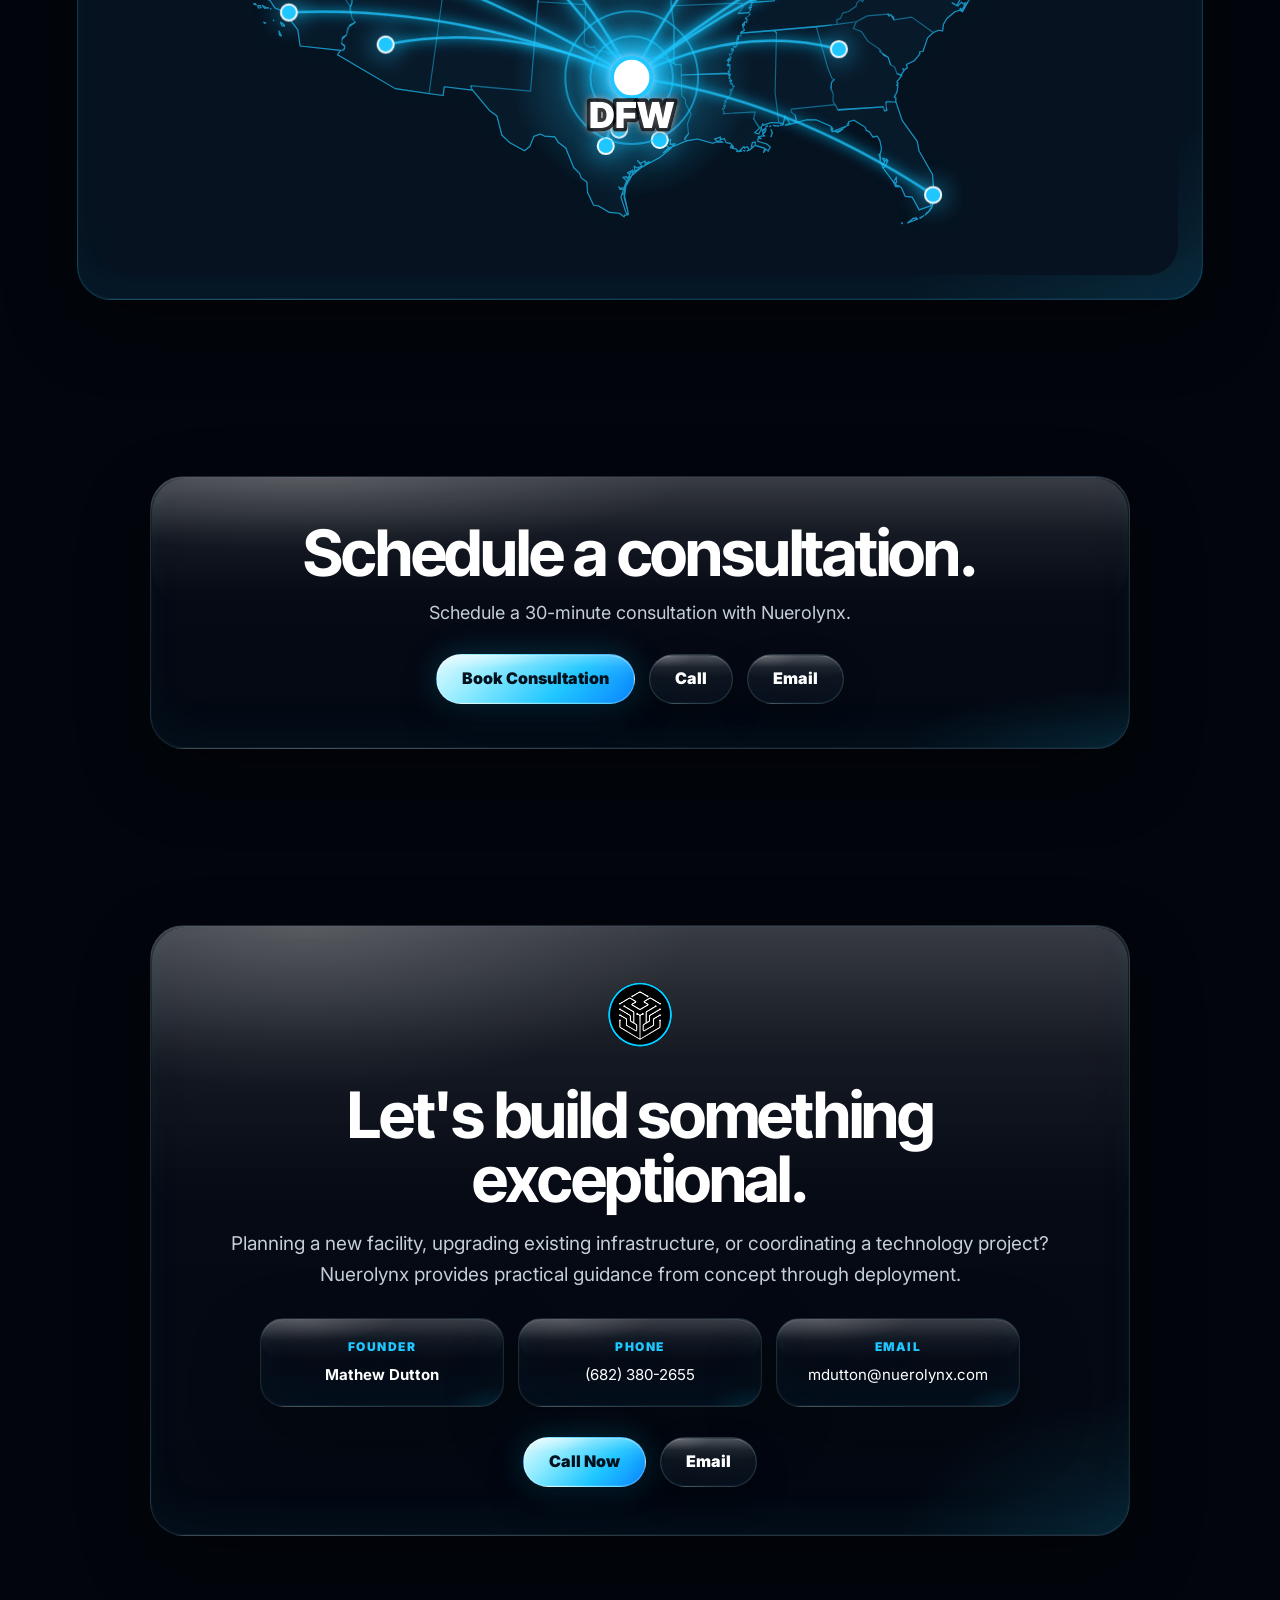
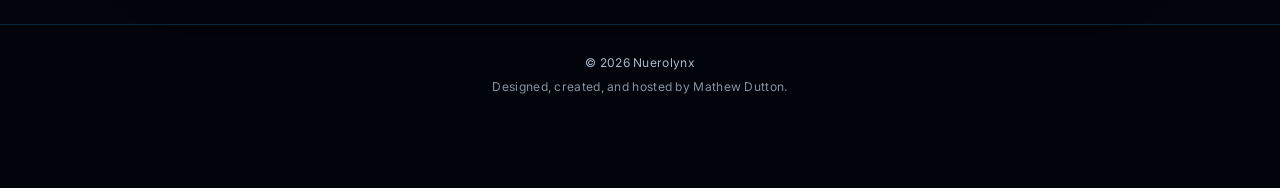
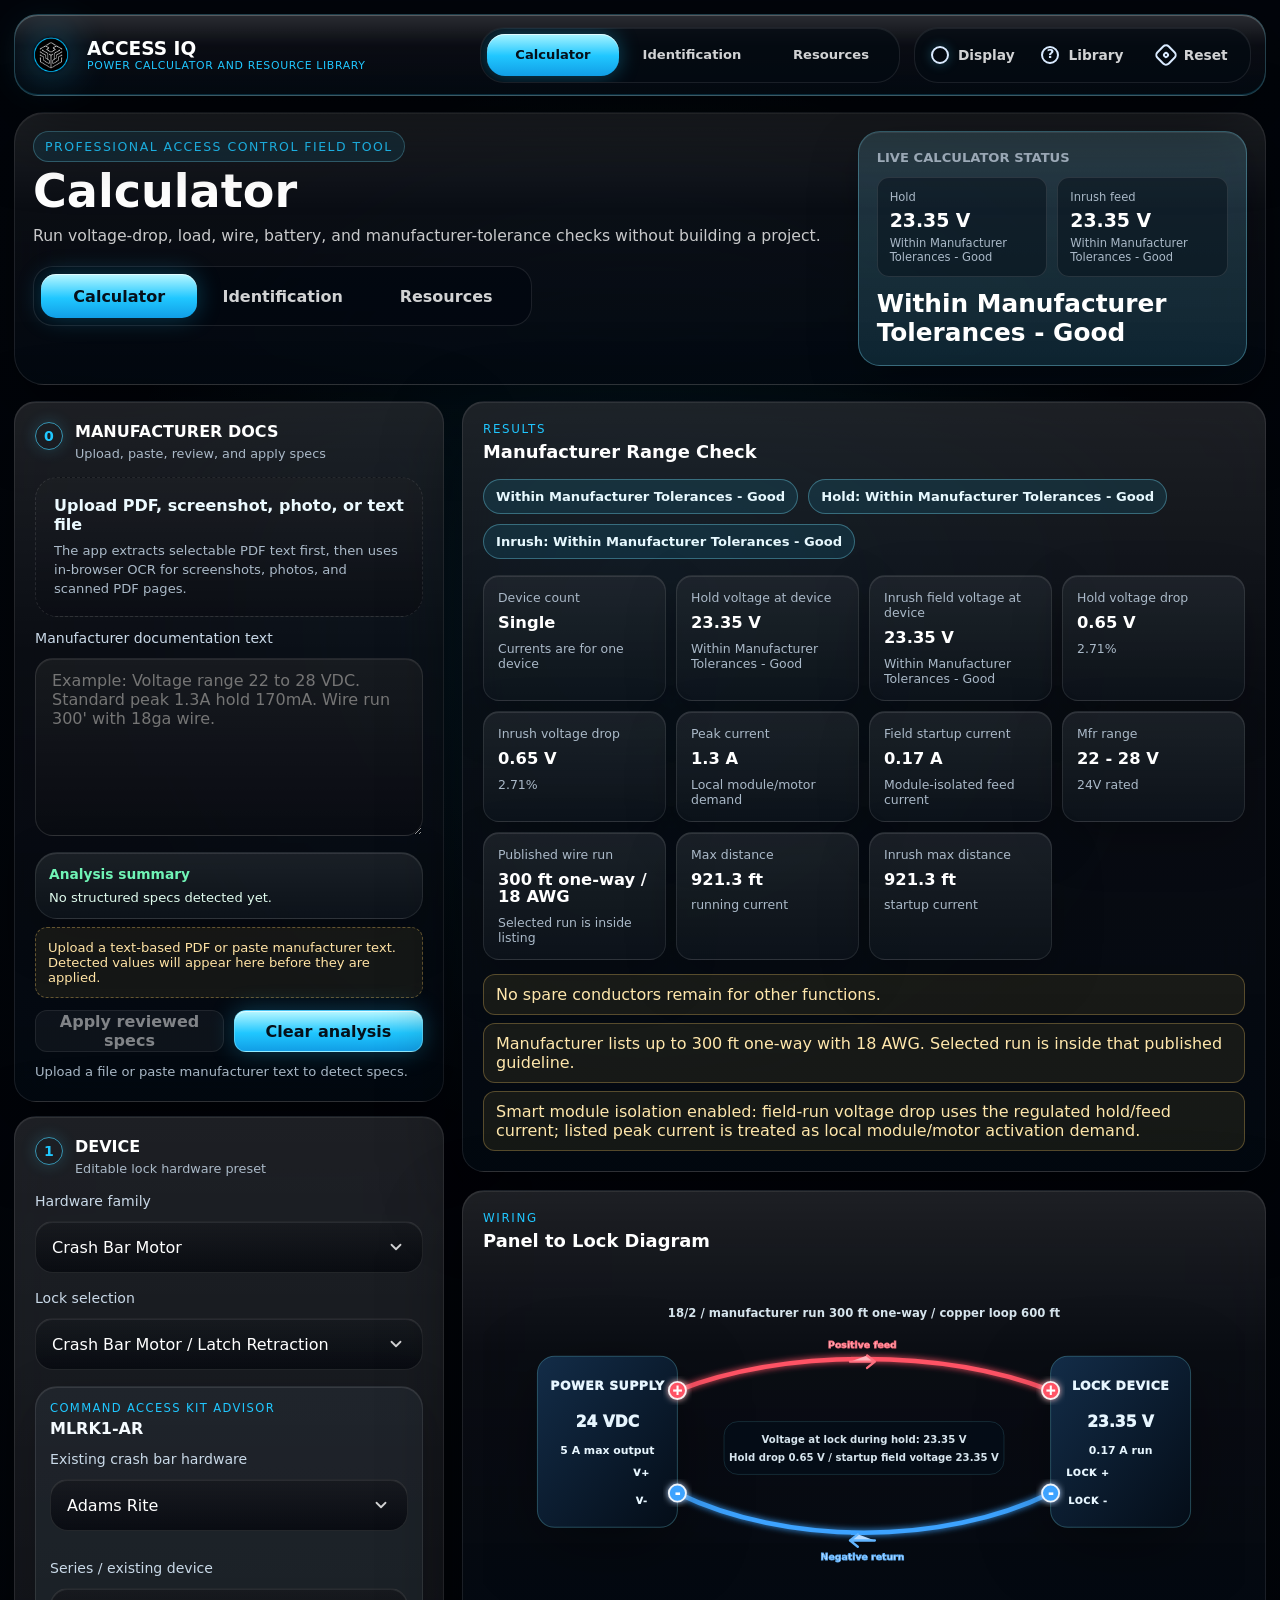
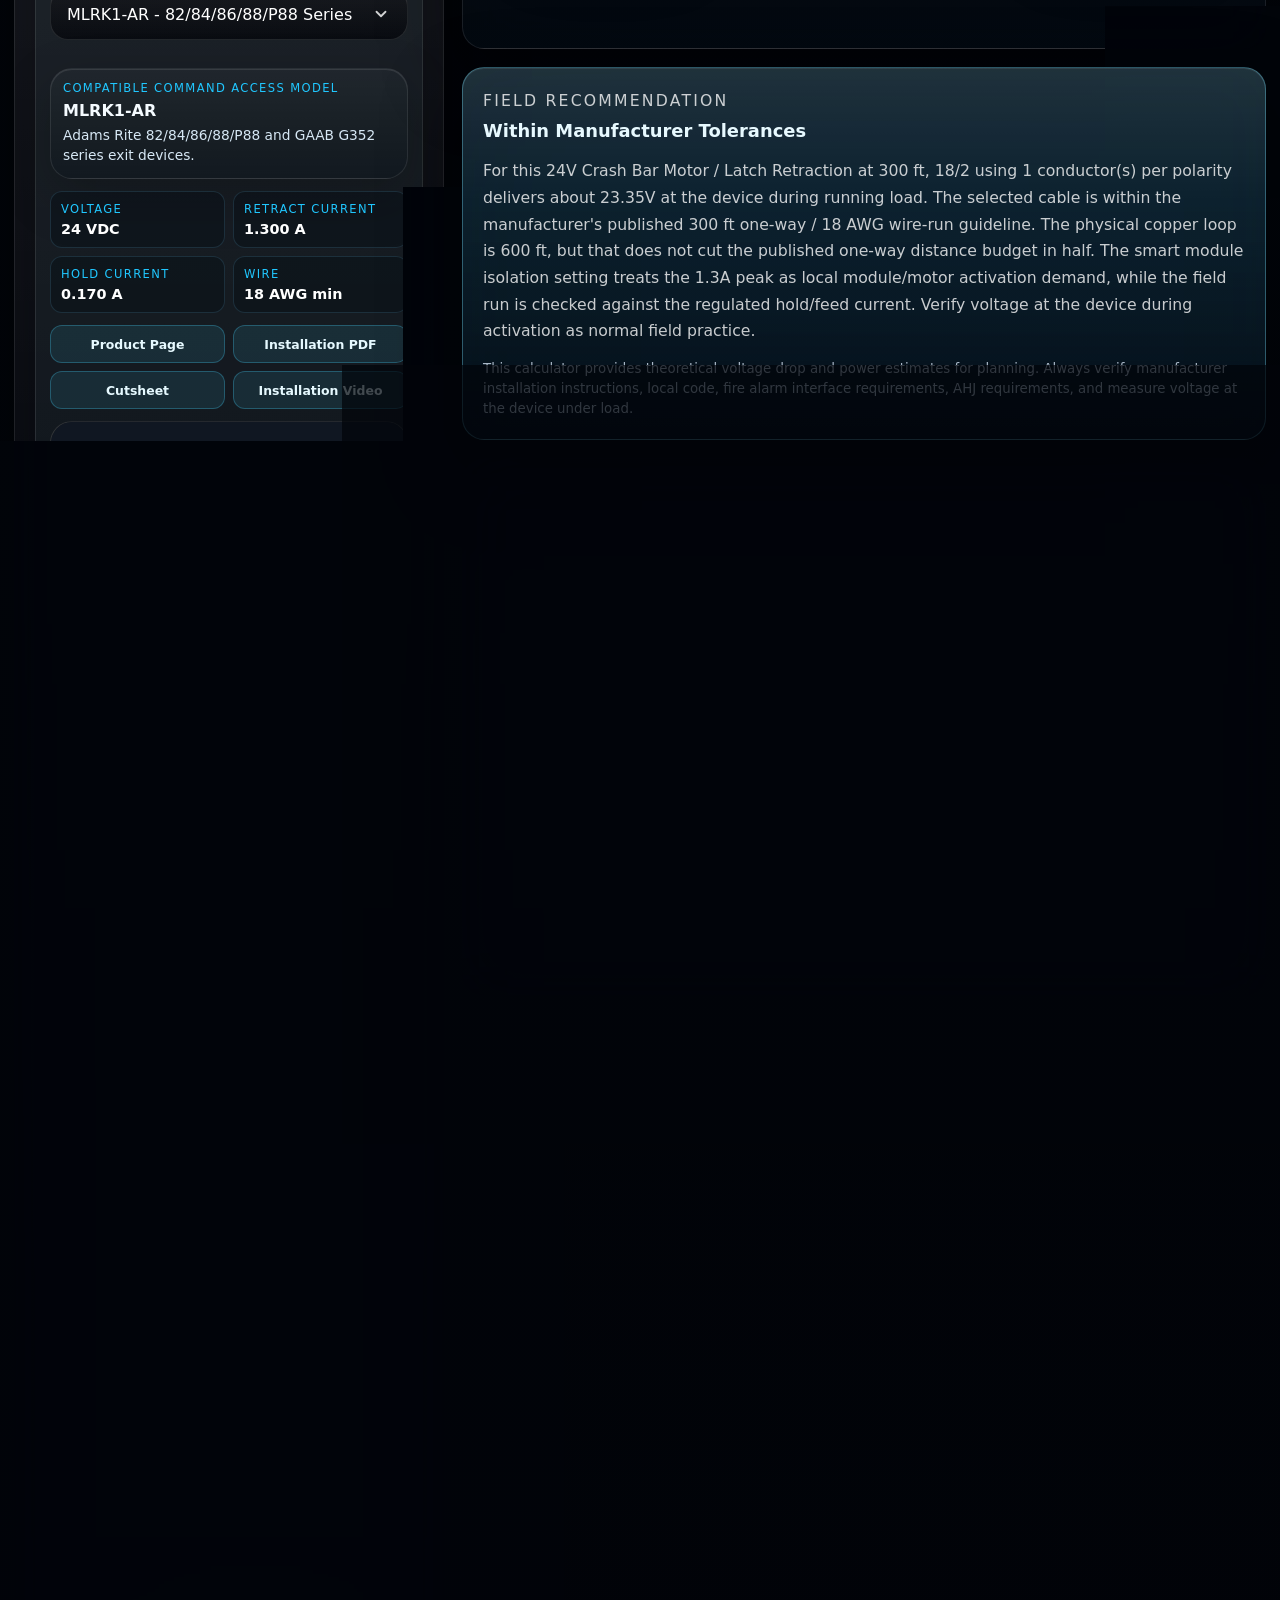
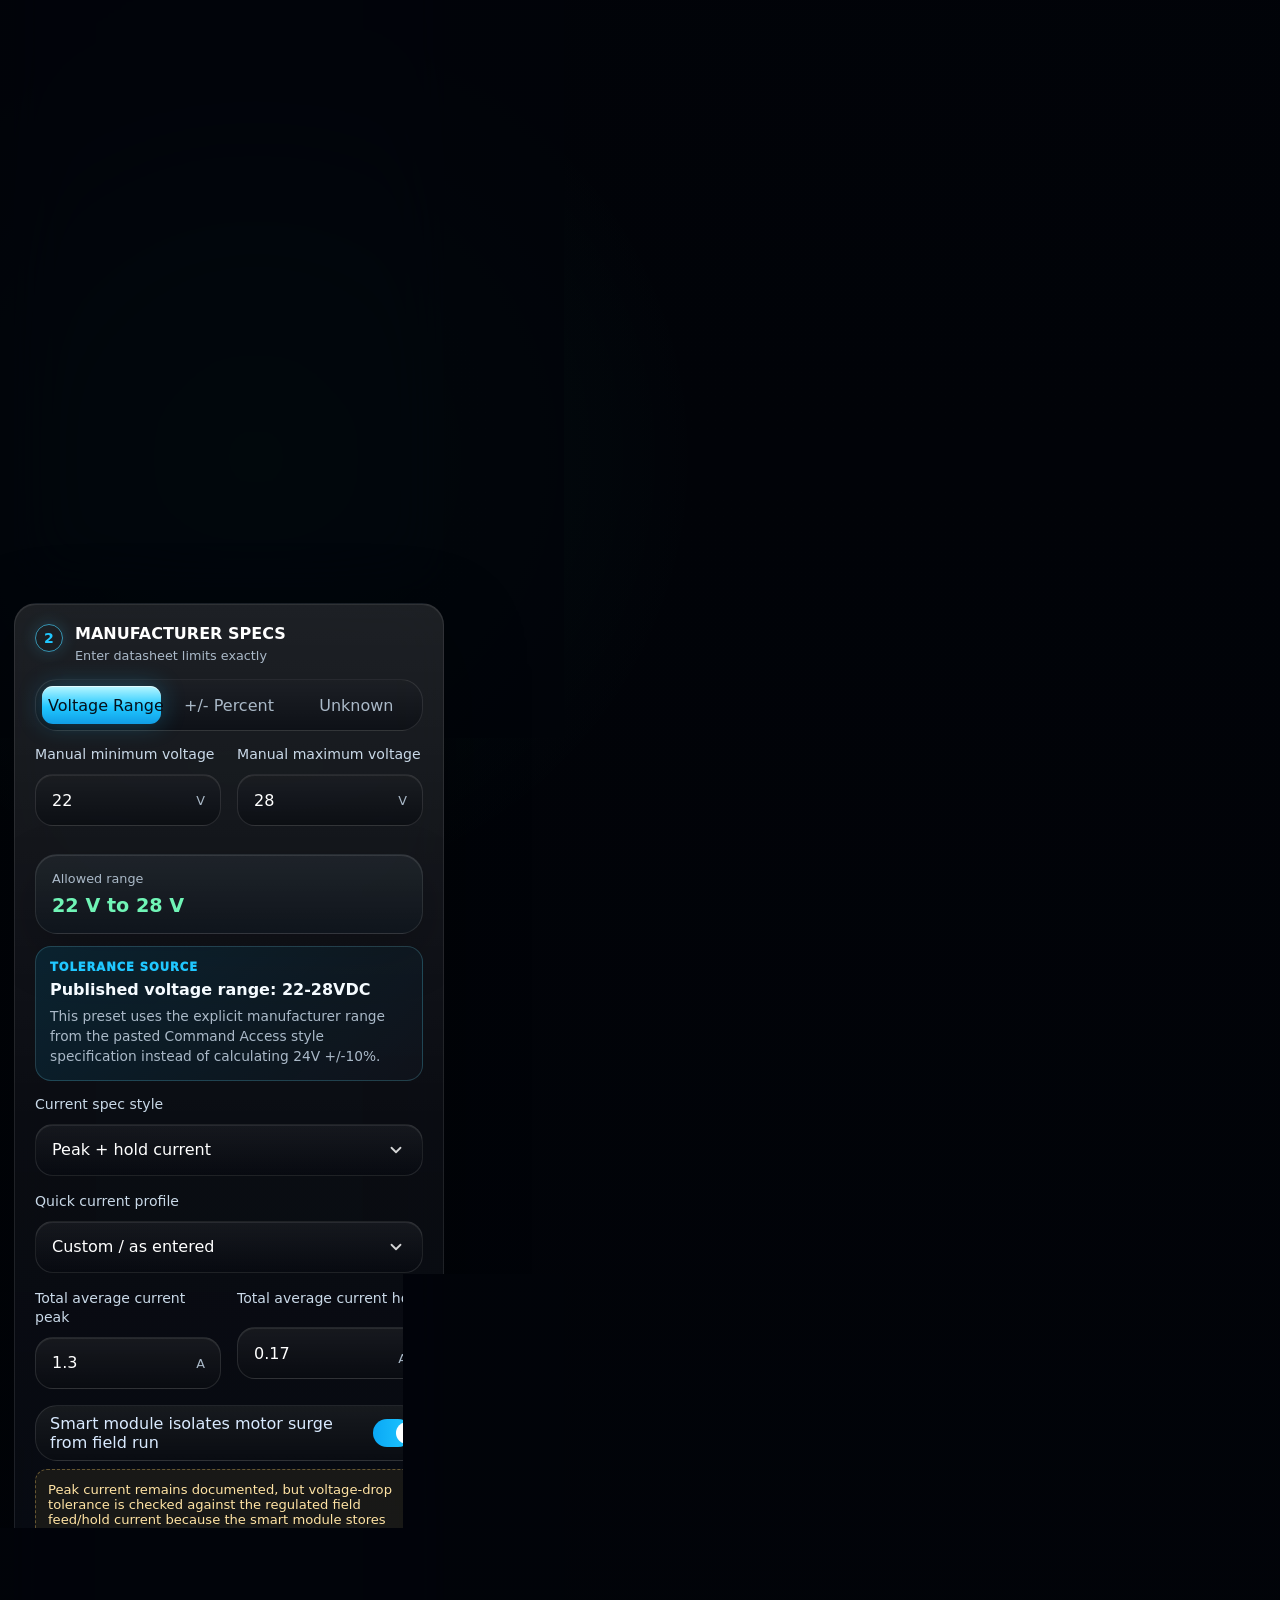
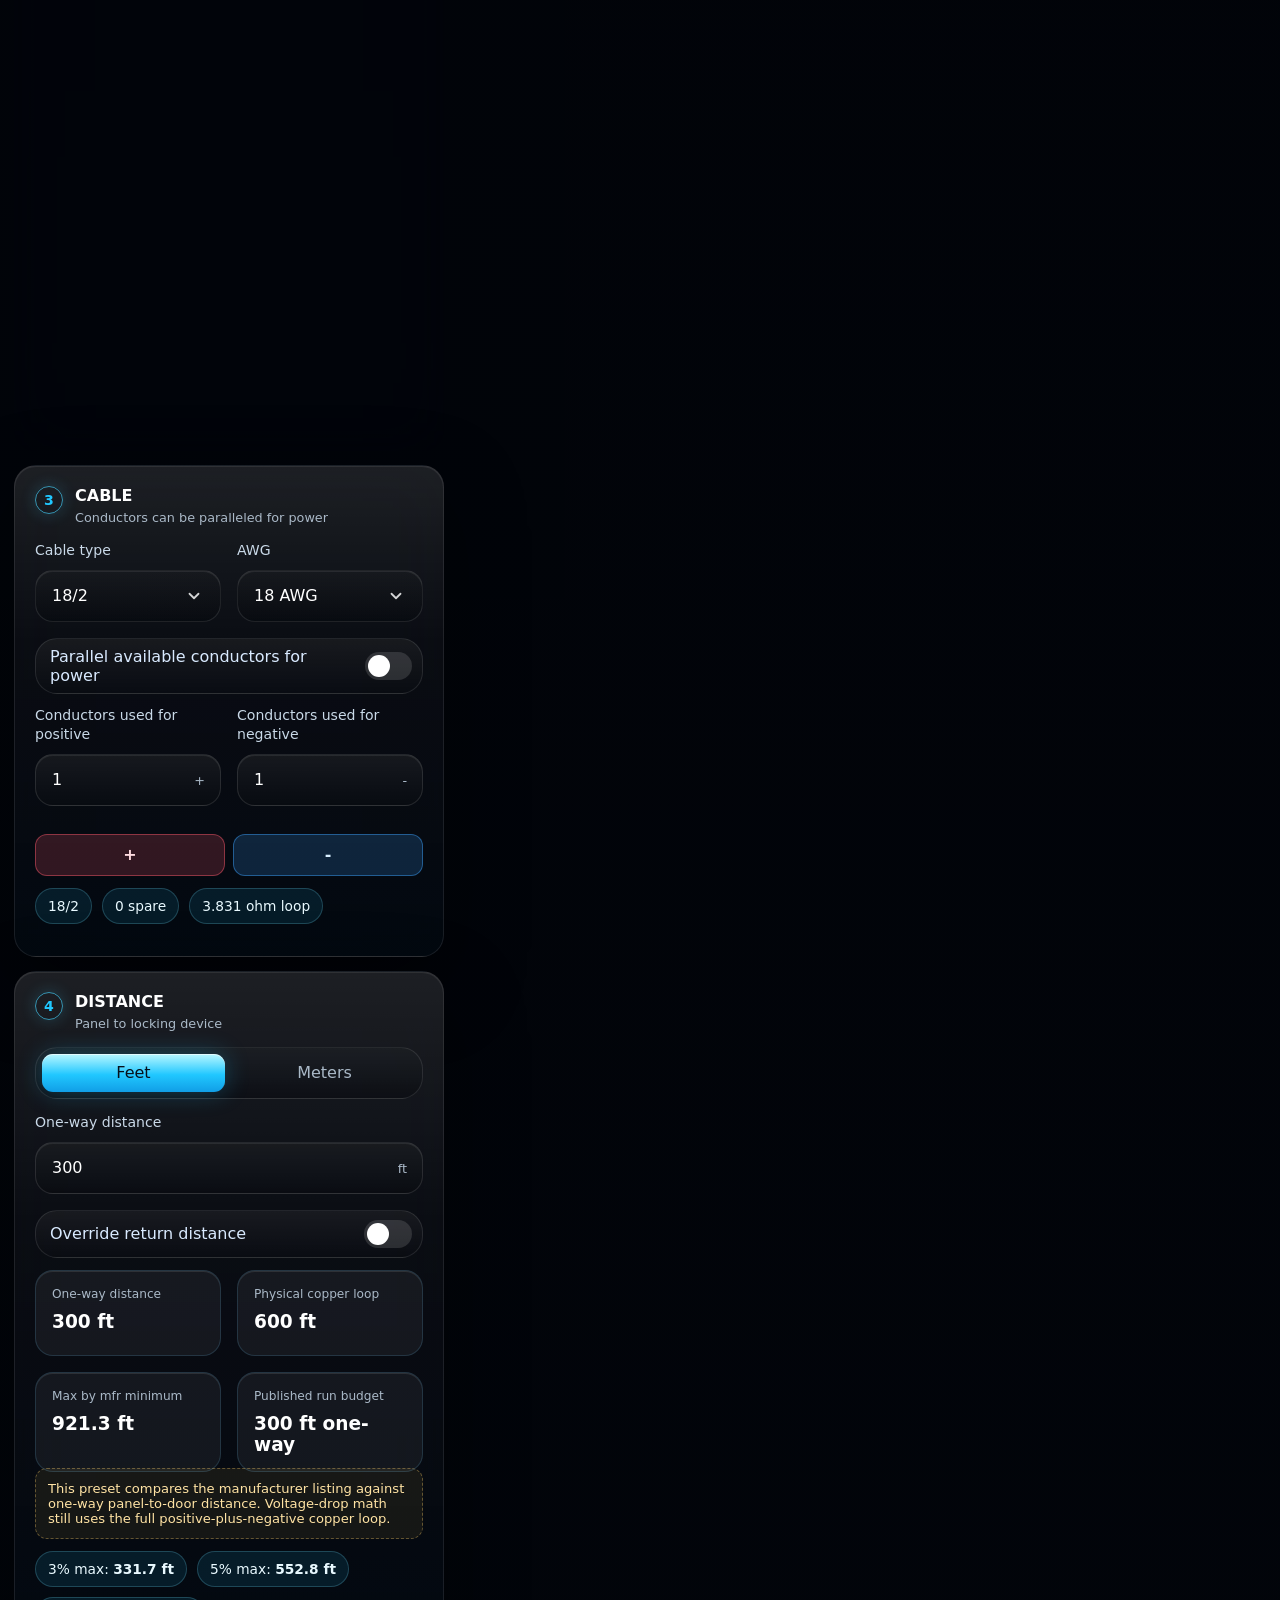
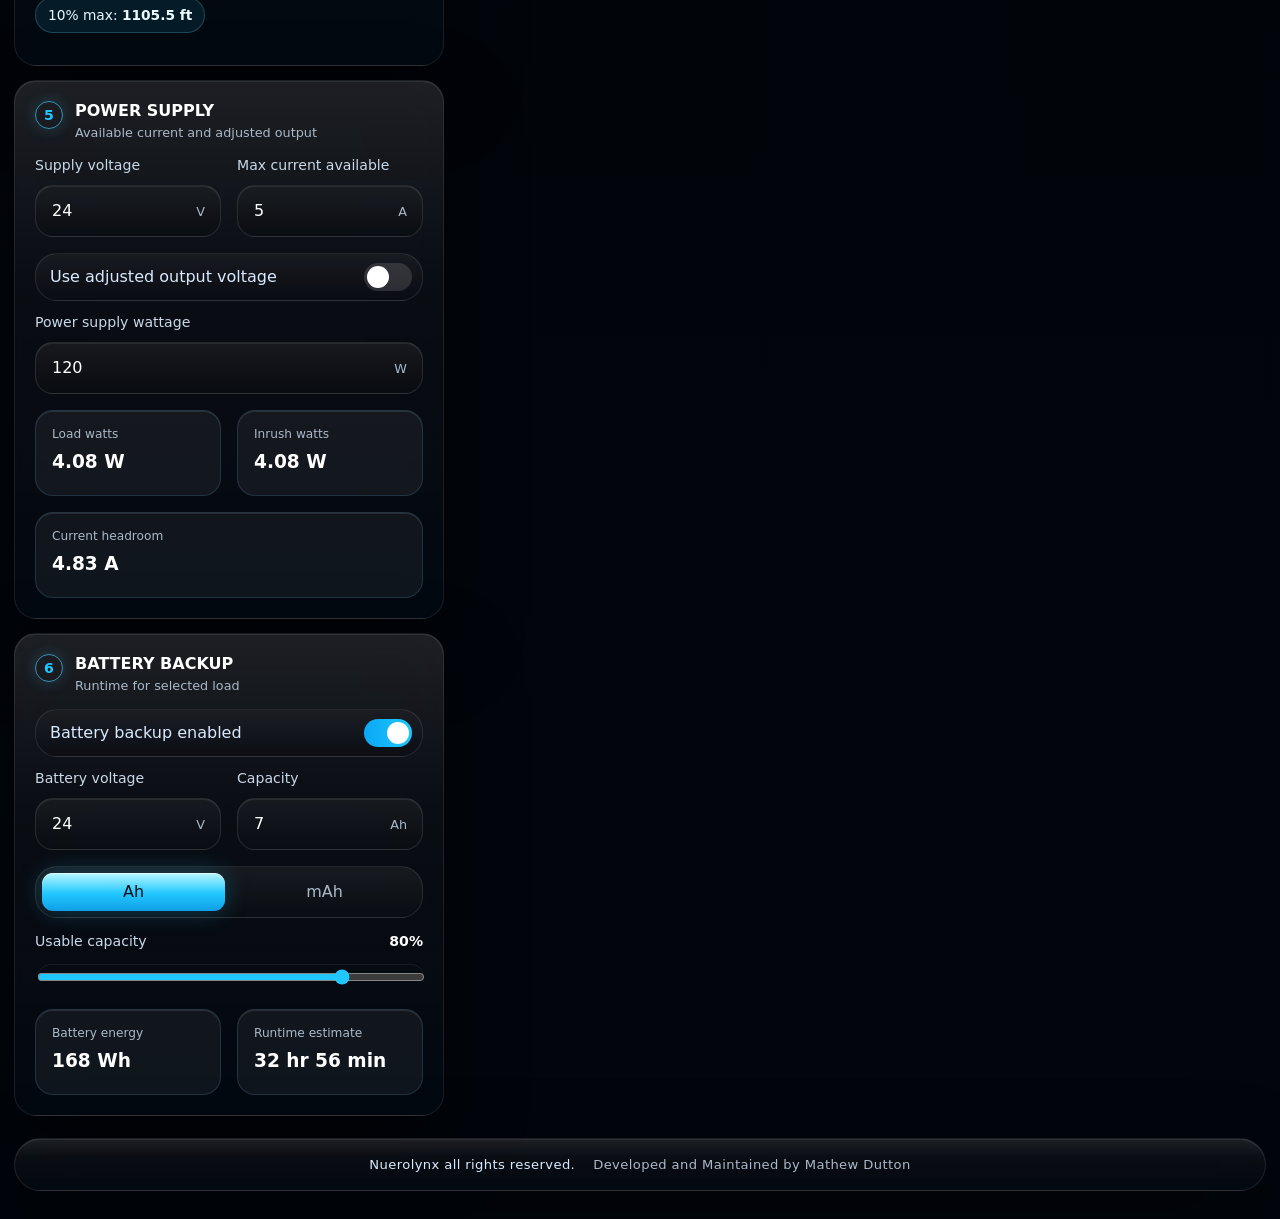
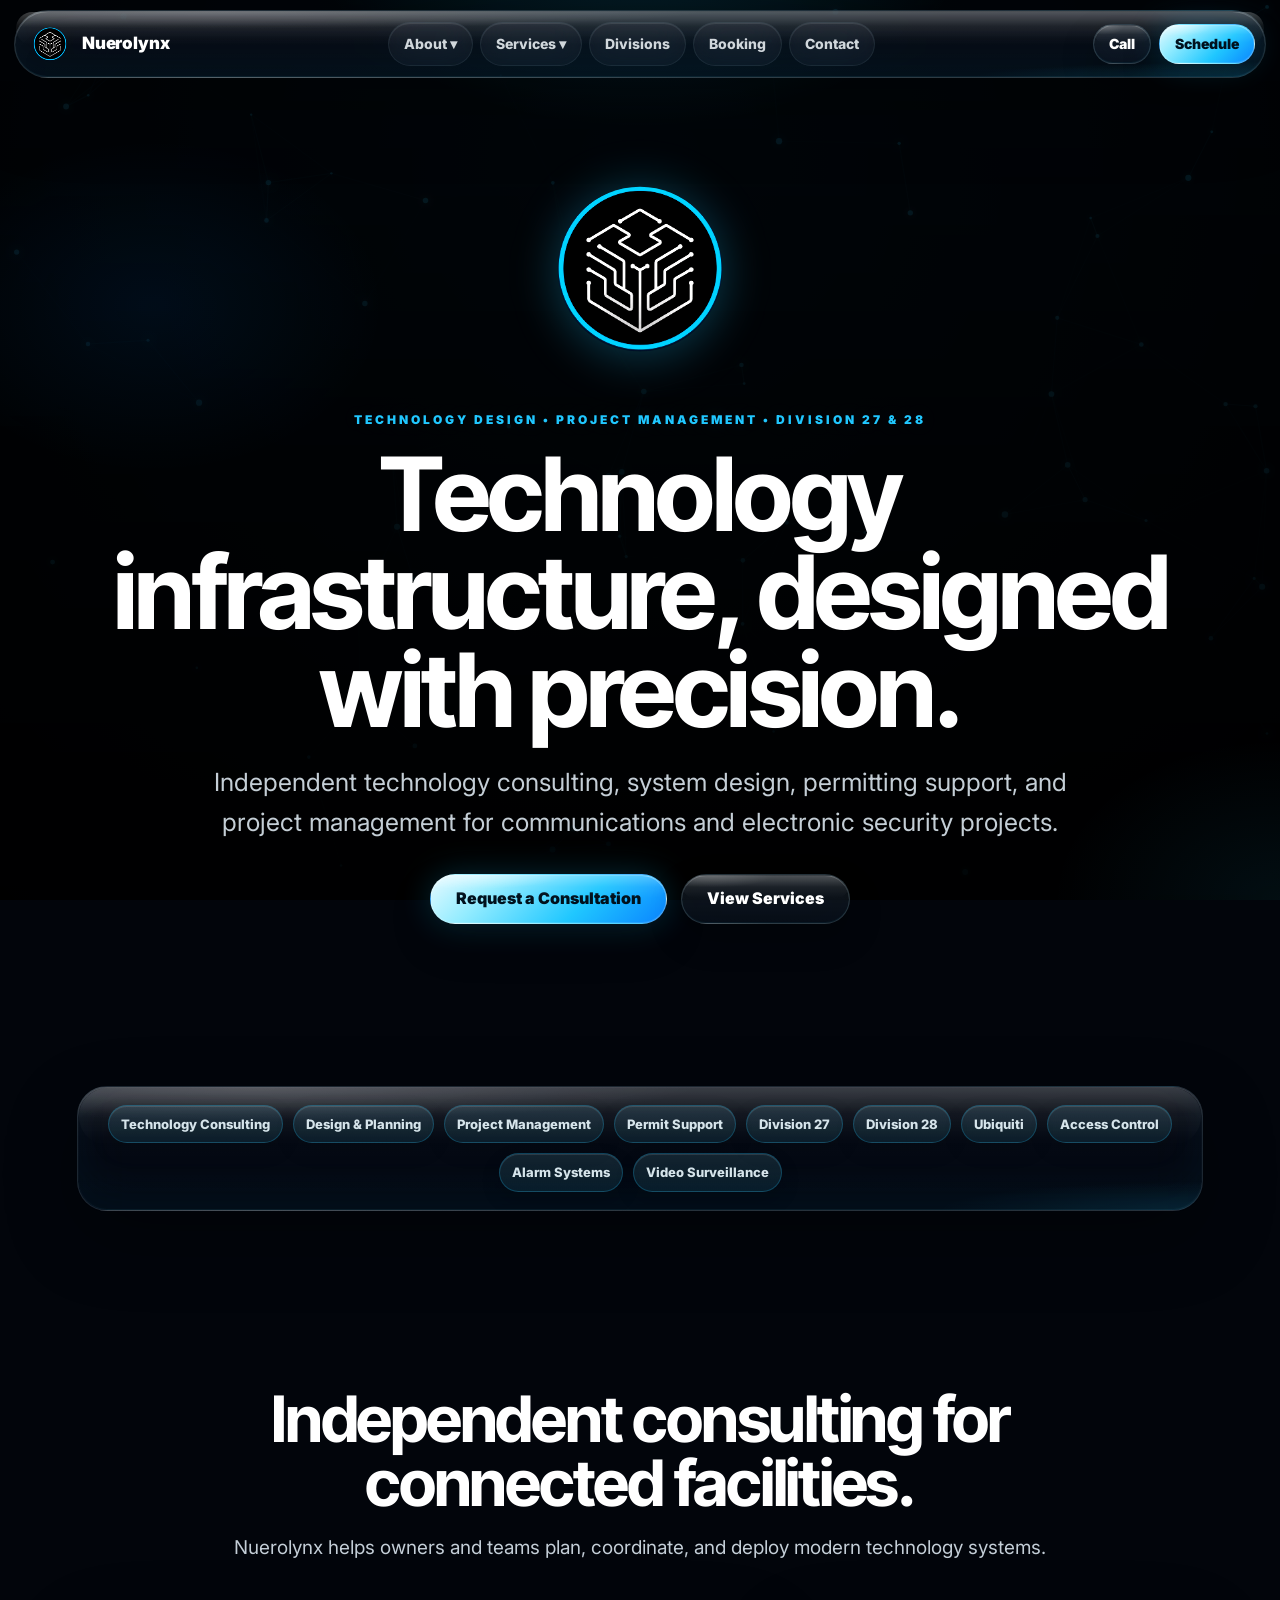
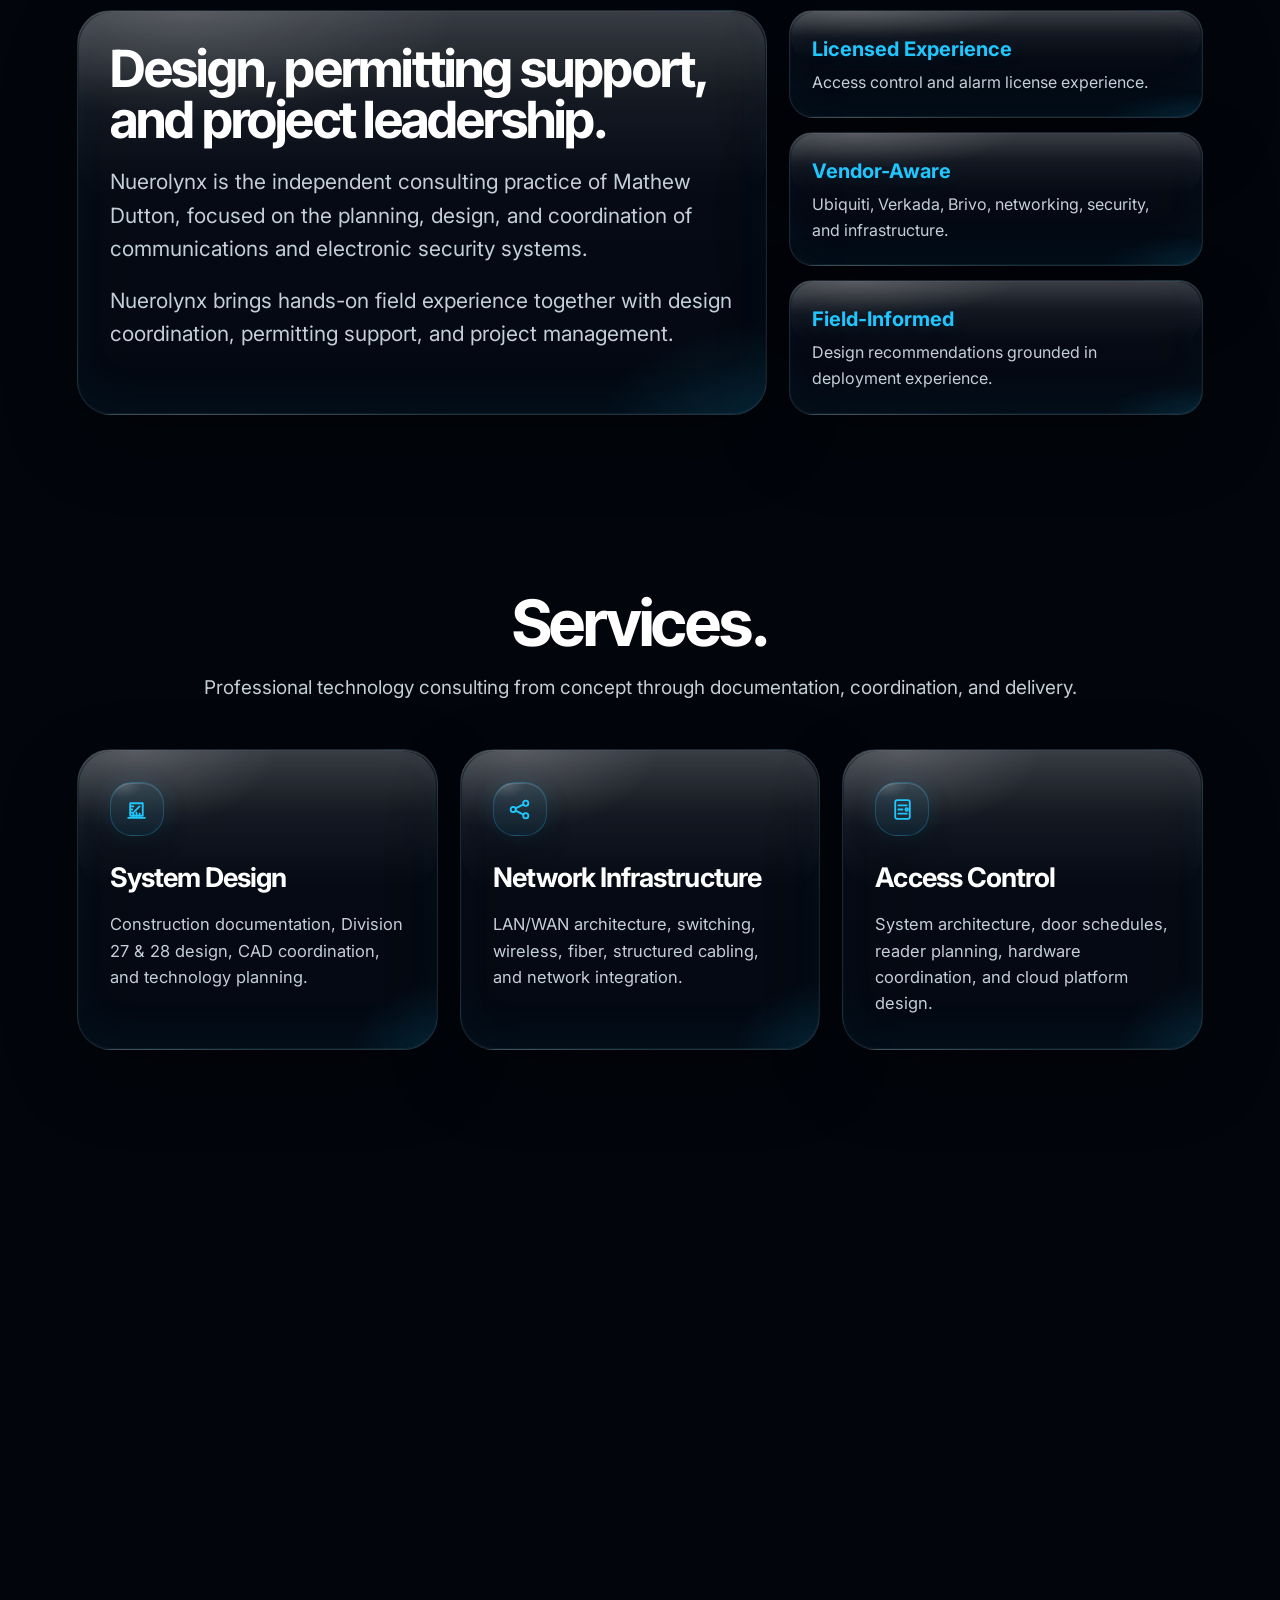
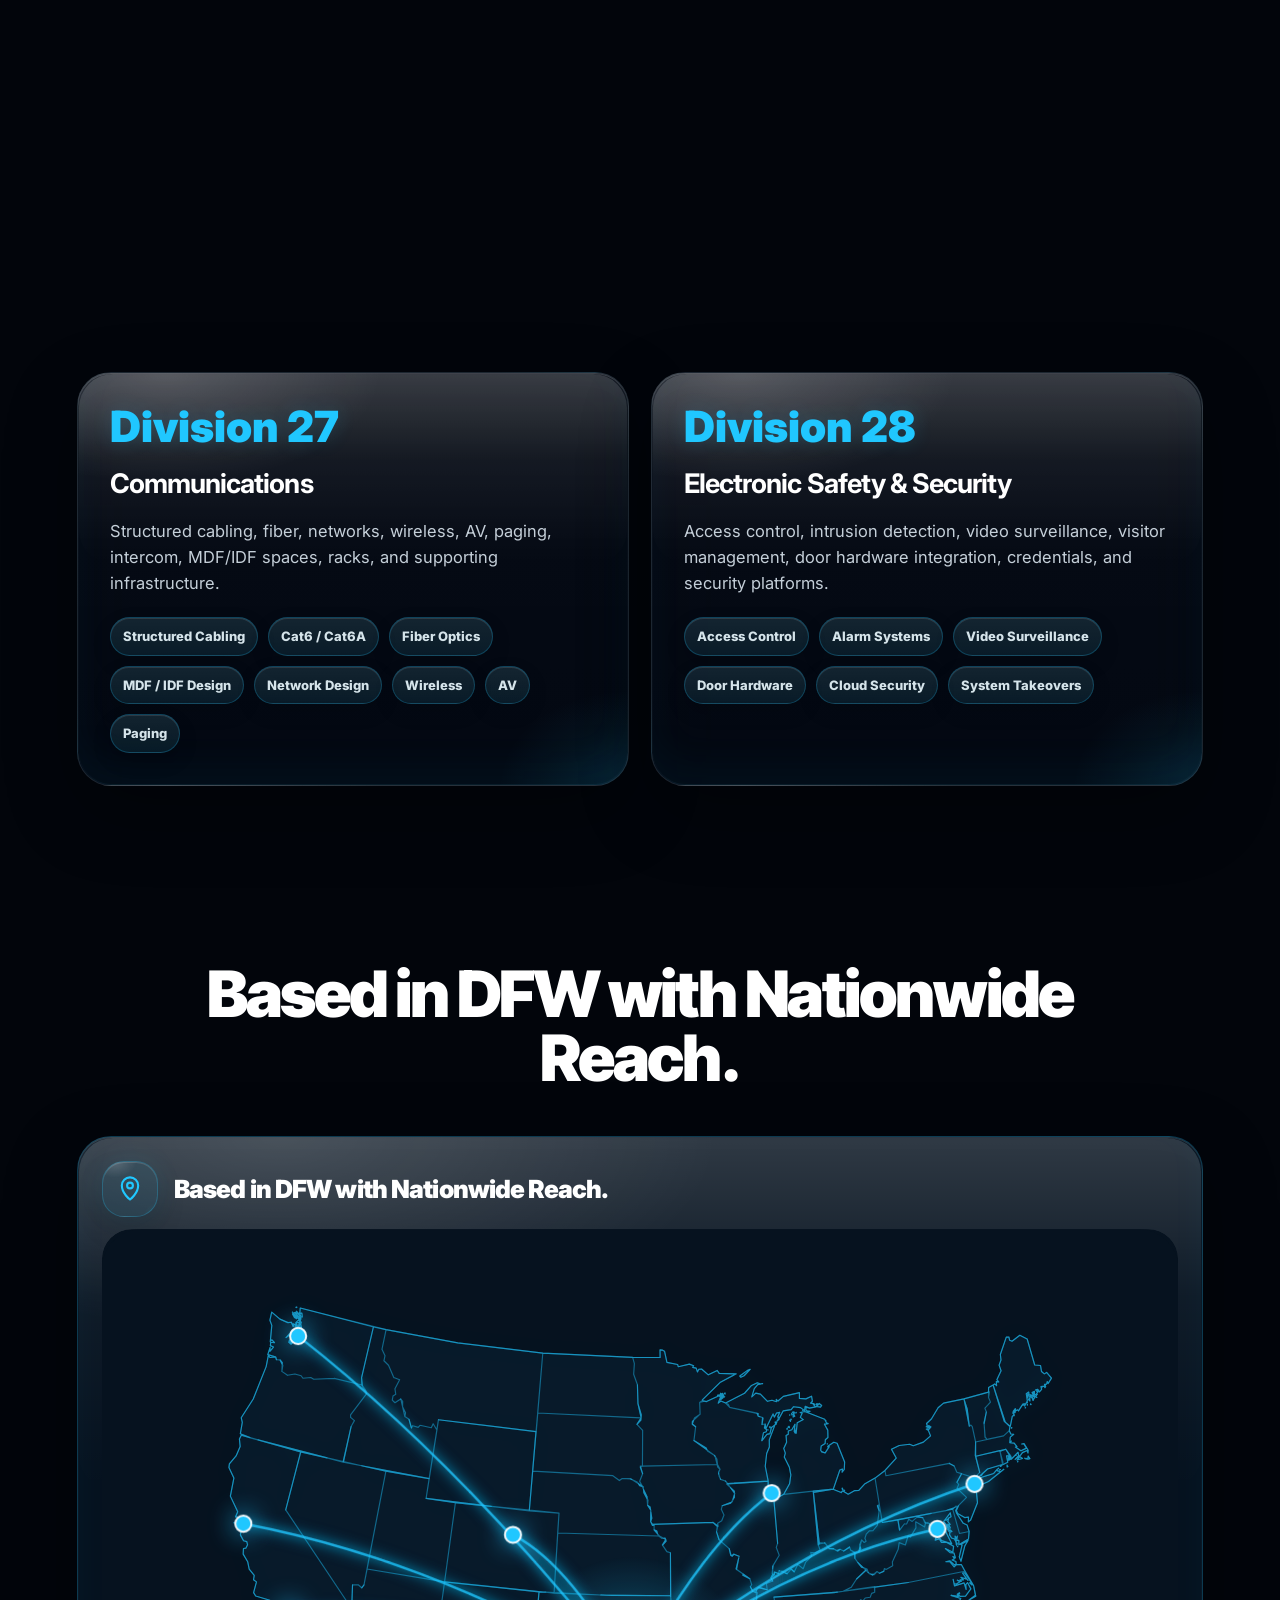
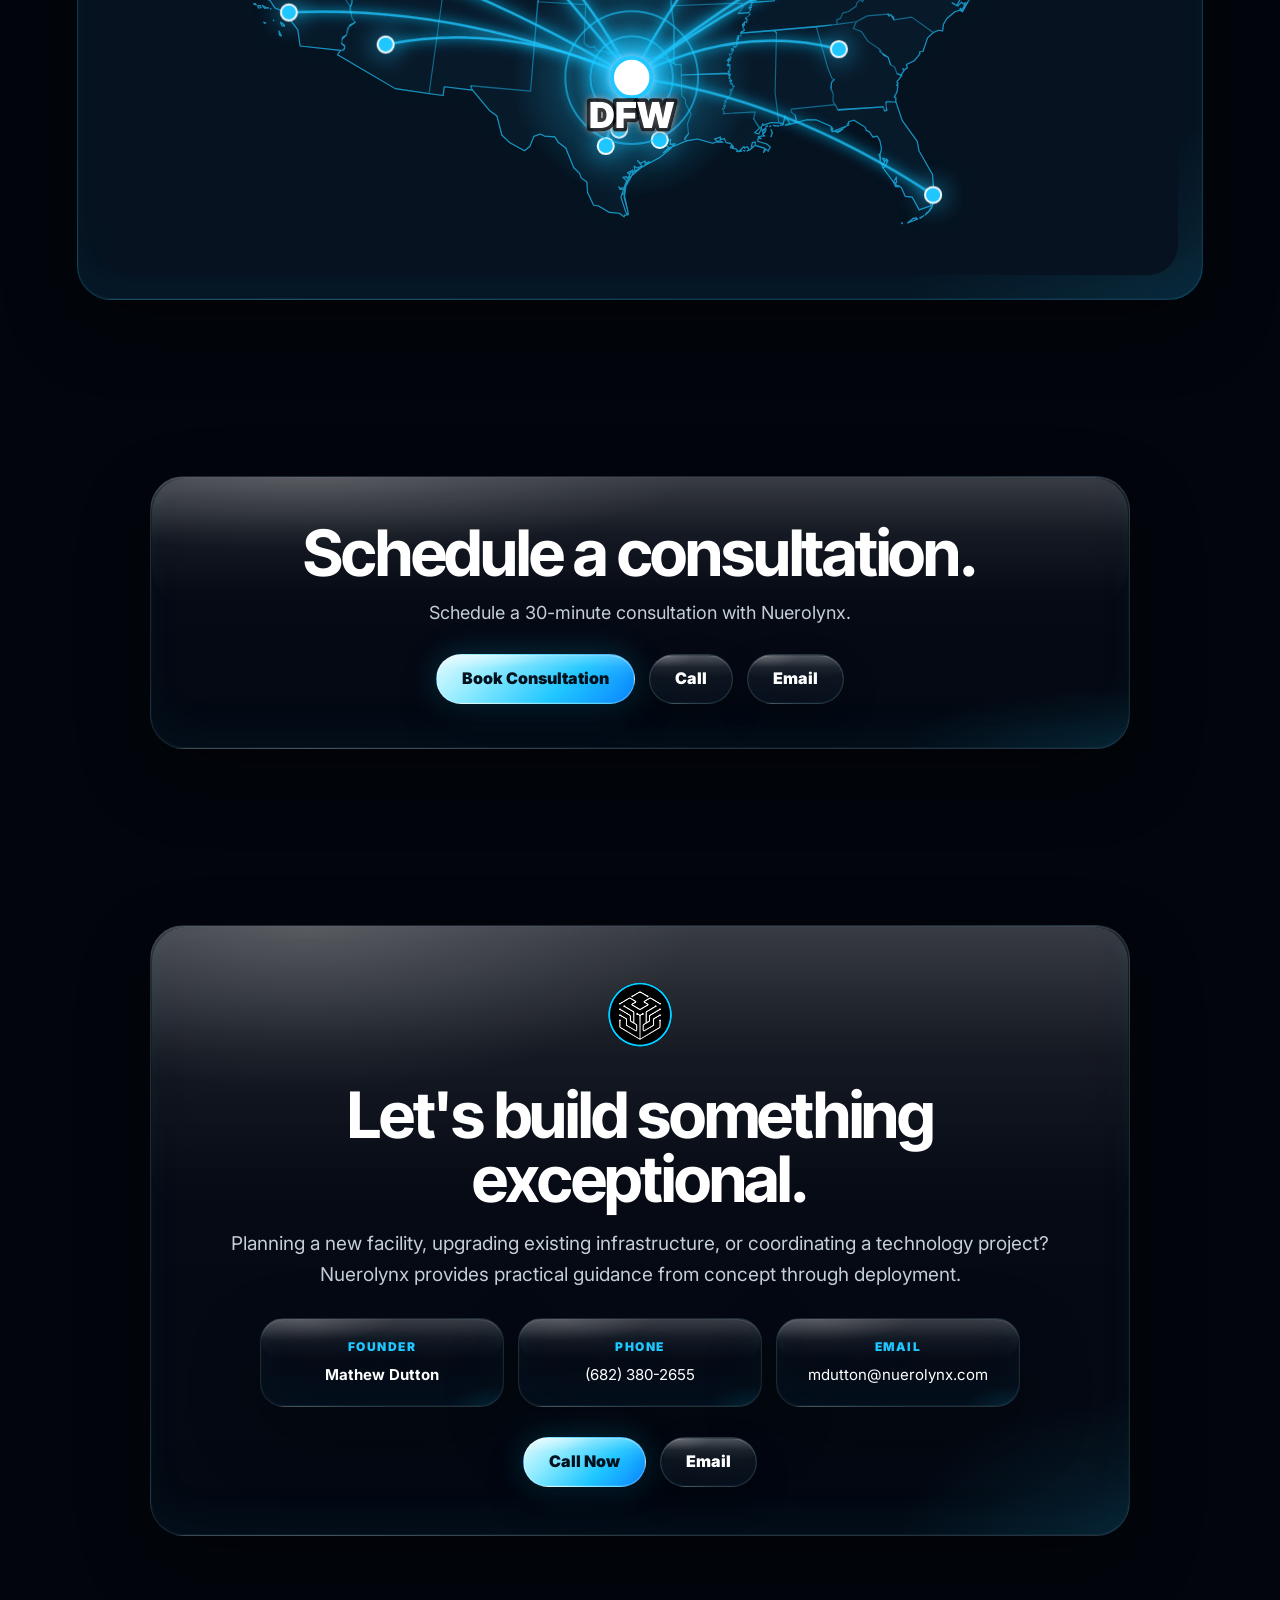
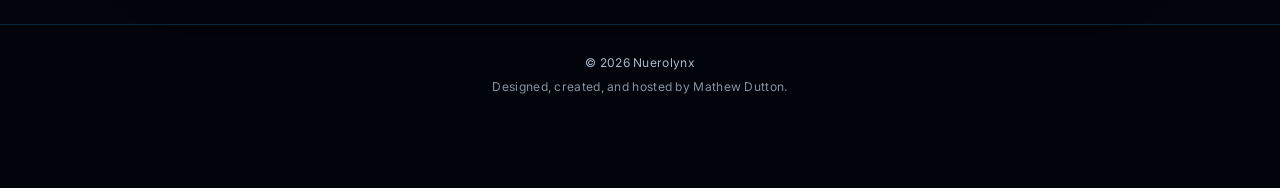
